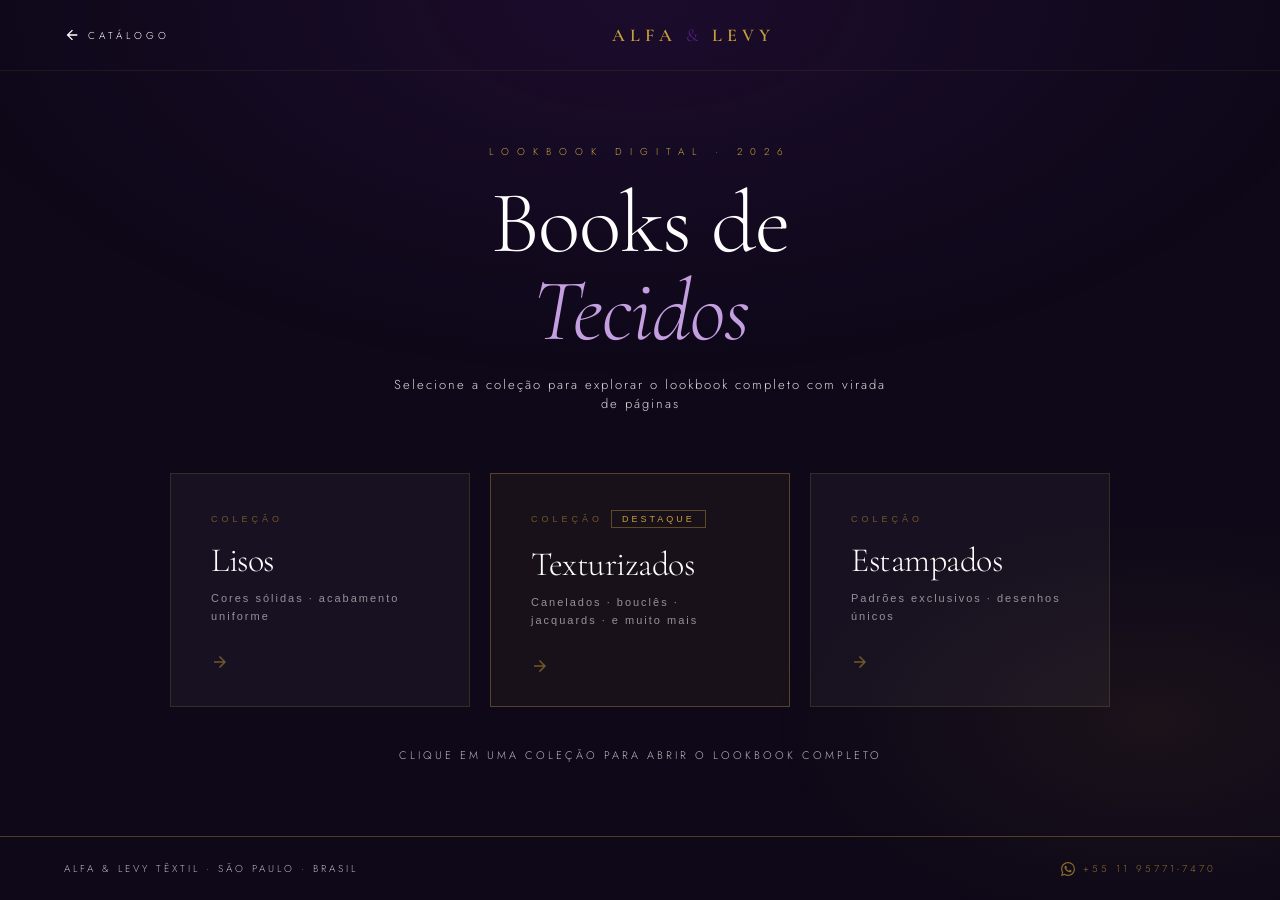
==== book.html @ f02defdf "descrição da mudança" ====
<!DOCTYPE html>
<html lang="pt-BR">
<head>
<meta charset="UTF-8">
<meta name="viewport" content="width=device-width, initial-scale=1.0">
<title>Lookbook — Alfa & Levy Têxtil</title>
<link rel="preconnect" href="https://fonts.googleapis.com">
<link href="https://fonts.googleapis.com/css2?family=Cormorant+Garamond:ital,wght@0,300;0,400;0,600;1,300;1,400&family=Jost:wght@200;300;400;500&display=swap" rel="stylesheet">
<link rel="stylesheet" href="css/book-style.css">
</head>
<body>

<!-- SVG ICONS -->
<svg style="display:none" xmlns="http://www.w3.org/2000/svg">
  <symbol id="ico-whatsapp" viewBox="0 0 24 24"><path d="M17.472 14.382c-.297-.149-1.758-.867-2.03-.967-.273-.099-.471-.148-.67.15-.197.297-.767.966-.94 1.164-.173.199-.347.223-.644.075-.297-.15-1.255-.463-2.39-1.475-.883-.788-1.48-1.761-1.653-2.059-.173-.297-.018-.458.13-.606.134-.133.298-.347.446-.52.149-.174.198-.298.298-.497.099-.198.05-.371-.025-.52-.075-.149-.669-1.612-.916-2.207-.242-.579-.487-.5-.669-.51-.173-.008-.371-.01-.57-.01-.198 0-.52.074-.792.372-.272.297-1.04 1.016-1.04 2.479 0 1.462 1.065 2.875 1.213 3.074.149.198 2.096 3.2 5.077 4.487.709.306 1.262.489 1.694.625.712.227 1.36.195 1.871.118.571-.085 1.758-.719 2.006-1.413.248-.694.248-1.289.173-1.413-.074-.124-.272-.198-.57-.347m-5.421 7.403h-.004a9.87 9.87 0 01-5.031-1.378l-.361-.214-3.741.982.998-3.648-.235-.374a9.86 9.86 0 01-1.51-5.26c.001-5.45 4.436-9.884 9.888-9.884 2.64 0 5.122 1.03 6.988 2.898a9.825 9.825 0 012.893 6.994c-.003 5.45-4.437 9.884-9.885 9.884m8.413-18.297A11.815 11.815 0 0012.05 0C5.495 0 .16 5.335.157 11.892c0 2.096.547 4.142 1.588 5.945L.057 24l6.305-1.654a11.882 11.882 0 005.683 1.448h.005c6.554 0 11.89-5.335 11.893-11.893a11.821 11.821 0 00-3.48-8.413z"/></symbol>
  <symbol id="ico-arrow" viewBox="0 0 24 24"><path d="M12 4l-1.41 1.41L16.17 11H4v2h12.17l-5.58 5.59L12 20l8-8-8-8z"/></symbol>
  <symbol id="ico-book" viewBox="0 0 24 24"><path d="M21 5c-1.11-.35-2.33-.5-3.5-.5-1.95 0-4.05.4-5.5 1.5-1.45-1.1-3.55-1.5-5.5-1.5S2.45 4.9 1 6v14.65c0 .25.25.5.5.5.1 0 .15-.05.25-.05C3.1 20.45 5.05 20 6.5 20c1.95 0 4.05.4 5.5 1.5 1.35-.85 3.8-1.5 5.5-1.5 1.65 0 3.35.3 4.75 1.05.1.05.15.05.25.05.25 0 .5-.25.5-.5V6c-.6-.45-1.25-.75-2-1zm0 13.5c-1.1-.35-2.3-.5-3.5-.5-1.7 0-4.15.65-5.5 1.5V8c1.35-.85 3.8-1.5 5.5-1.5 1.2 0 2.4.15 3.5.5v11.5z"/></symbol>
</svg>


<!-- ══════════════════════════════════════════════════════════
     LANDING — ESCOLHA DE CATEGORIA
══════════════════════════════════════════════════════════ -->
<section id="landing" class="bl-landing">

  <header class="bl-header">
    <a href="index.html" class="bl-header-back">
      <svg style="width:16px;height:16px;fill:currentColor;transform:scaleX(-1)"><use href="#ico-arrow"/></svg>
      Catálogo
    </a>
    <div class="bl-header-logo">Alfa <span>&</span> Levy</div>
    <div></div>
  </header>

  <div class="bl-content">
    <p class="bl-eyebrow">Lookbook Digital · 2026</p>
    <h1 class="bl-title">Books de <em>Tecidos</em></h1>
    <p class="bl-desc">Selecione a coleção para explorar o lookbook completo com virada de páginas</p>

    <div class="bl-cards">

      <button class="bl-card" onclick="openBook('LISOS')">
        <div class="bl-card-top">
          <span class="bl-card-badge">Coleção</span>
        </div>
        <div class="bl-card-name">Lisos</div>
        <div class="bl-card-sub">Cores sólidas · acabamento uniforme</div>
        <div class="bl-card-arrow">
          <svg style="width:18px;height:18px;fill:currentColor"><use href="#ico-arrow"/></svg>
        </div>
      </button>

      <button class="bl-card bl-card--featured" onclick="openBook('TEXTURIZADOS')">
        <div class="bl-card-top">
          <span class="bl-card-badge">Coleção</span>
          <span class="bl-card-badge-main">Destaque</span>
        </div>
        <div class="bl-card-name">Texturizados</div>
        <div class="bl-card-sub">Canelados · bouclês · jacquards · e muito mais</div>
        <div class="bl-card-arrow">
          <svg style="width:18px;height:18px;fill:currentColor"><use href="#ico-arrow"/></svg>
        </div>
      </button>

      <button class="bl-card" onclick="openBook('ESTAMPADOS')">
        <div class="bl-card-top">
          <span class="bl-card-badge">Coleção</span>
        </div>
        <div class="bl-card-name">Estampados</div>
        <div class="bl-card-sub">Padrões exclusivos · desenhos únicos</div>
        <div class="bl-card-arrow">
          <svg style="width:18px;height:18px;fill:currentColor"><use href="#ico-arrow"/></svg>
        </div>
      </button>

    </div>

    <p class="bl-hint">Clique em uma coleção para abrir o lookbook completo</p>
  </div>

  <footer class="bl-footer">
    <span>Alfa & Levy Têxtil · São Paulo · Brasil</span>
    <a href="https://wa.me/5511957717470" target="_blank">
      <svg style="width:14px;height:14px;fill:currentColor"><use href="#ico-whatsapp"/></svg>
      +55 11 95771-7470
    </a>
  </footer>

</section>


<!-- ══════════════════════════════════════════════════════════
     READER — LIVRO COM VIRADA DE PÁGINAS
══════════════════════════════════════════════════════════ -->
<section id="reader" class="br-reader">

  <!-- Header do reader -->
  <header class="br-header">
    <button onclick="closeBook()" class="br-back">
      <svg style="width:14px;height:14px;fill:currentColor;transform:scaleX(-1)"><use href="#ico-arrow"/></svg>
      <span class="br-back-label">Coleções</span>
    </button>
    <div class="br-header-center">
      <span class="br-header-cat" id="brHeaderCat">—</span>
      <span class="br-header-fabric" id="brHeaderFabric"></span>
    </div>
    <div class="br-header-right">
      <span class="br-counter" id="brCounter"></span>
      <a id="brWpp" href="https://wa.me/5511957717470" target="_blank" class="br-wpp-btn">
        <svg style="width:14px;height:14px;fill:currentColor"><use href="#ico-whatsapp"/></svg>
        <span>Pedir Amostra</span>
      </a>
    </div>
  </header>

  <!-- Stage: área do livro -->
  <div class="br-stage">

    <button class="br-nav br-nav-prev" id="btnPrev" onclick="prevPage()" title="Página anterior">&#8249;</button>

    <!-- Wrapper de perspectiva -->
    <div class="br-perspective" id="brPerspective">
      <div class="br-book" id="brBook">

        <!-- Página esquerda -->
        <div class="br-page br-page-left" id="pageLeft"></div>

        <!-- Página direita -->
        <div class="br-page br-page-right" id="pageRight"></div>

        <!-- Flipper (animação de virada) -->
        <div class="br-flipper" id="brFlipper">
          <div class="br-flipper-face br-flipper-front" id="flipFront"></div>
          <div class="br-flipper-face br-flipper-back" id="flipBack"></div>
        </div>

        <!-- Sombra da lombada -->
        <div class="br-spine"></div>

      </div>
    </div>

    <button class="br-nav br-nav-next" id="btnNext" onclick="nextPage()" title="Próxima página">&#8250;</button>

  </div>

  <!-- Footer: progresso e nome do tecido -->
  <div class="br-footer">
    <span class="br-footer-fabric" id="brFooterFabric"></span>
    <div class="br-progress">
      <div class="br-progress-bar">
        <div class="br-progress-fill" id="brProgressFill"></div>
      </div>
      <span class="br-progress-label" id="brProgressLabel"></span>
    </div>
  </div>

</section>


<script>
// ══════════════════════════════════════════════════════════
//  BOOK DATA — todos os tecidos
//  bookPages = número de fotos em images/book/KEY/photo-01.jpg ...
// ══════════════════════════════════════════════════════════
const BOOK_DATA = {
  // ── TEXTURIZADOS ────────────────────────────────────────
  ANARRUGA_BRILHANTE:     { name:'Anarruga Brilhante',     category:'TEXTURIZADOS', tag:'Moda Praia · Lingerie',           bookPages:0 },
  ANARRUGA_PRAIA:         { name:'Anarruga Praia',         category:'TEXTURIZADOS', tag:'Moda Praia',                      bookPages:0 },
  AREZZO:                 { name:'Arezzo',                 category:'TEXTURIZADOS', tag:'Moda Praia · Moda Casual',        bookPages:0 },
  BOUCLE:                 { name:'Bouclê',                 category:'TEXTURIZADOS', tag:'Moda · Moda Praia',               bookPages:0 },
  BOUCLE_PETALAS:         { name:'Bouclê Pétalas',         category:'TEXTURIZADOS', tag:'Moda · Moda Praia',               bookPages:0 },
  CANELADO_BLACKOUT:      { name:'Canelado Blackout',      category:'TEXTURIZADOS', tag:'Moda Praia · Moda',               bookPages:0 },
  CANELADO_DE_COMPRESSAO: { name:'Canelado Compressão',    category:'TEXTURIZADOS', tag:'Fitness',                        bookPages:0 },
  CANELADO_EDEN:          { name:'Canelado Eden',          category:'TEXTURIZADOS', tag:'Moda Praia · Fitness',            bookPages:0 },
  CANELADO_FUJI:          { name:'Canelado Fuji',          category:'TEXTURIZADOS', tag:'Moda · Fitness',                  bookPages:0 },
  CANELADO_LENATEX:       { name:'Canelado Lenatex',       category:'TEXTURIZADOS', tag:'Lingerie · Moda',                 bookPages:0 },
  CANELADO_PILLE:         { name:'Canelado Pille',         category:'TEXTURIZADOS', tag:'Moda Praia · Moda',               bookPages:0 },
  CANELADO_POLIESTER:     { name:'Canelado Poliéster',     category:'TEXTURIZADOS', tag:'Fitness · Lingerie',              bookPages:0 },
  CANELADO_POWER:         { name:'Canelado Power',         category:'TEXTURIZADOS', tag:'Fitness · Lingerie',              bookPages:0 },
  CANELADO_TREND_MOVE:    { name:'Canelado Trend Move',    category:'TEXTURIZADOS', tag:'Fitness · Lingerie',              bookPages:0 },
  CANELADO_WONDER:        { name:'Canelado Wonder',        category:'TEXTURIZADOS', tag:'Fitness · Lingerie',              bookPages:2 },
  CARMEL:                 { name:'Carmel',                 category:'TEXTURIZADOS', tag:'Fitness · Moda Praia · Casual',   bookPages:0 },
  CREPINHO:               { name:'Crepinho',               category:'TEXTURIZADOS', tag:'Moda · Moda Praia',               bookPages:0 },
  CREPONADO:              { name:'Creponado',              category:'TEXTURIZADOS', tag:'Moda Praia',                      bookPages:0 },
  CROCHE_SANTORINI:       { name:'Crochê Santorini',       category:'TEXTURIZADOS', tag:'Moda Praia · Moda',               bookPages:0 },
  CROCHETE:               { name:'Crochete',               category:'TEXTURIZADOS', tag:'Moda Praia · Fitness',            bookPages:0 },
  CRUNCH_LISTRADO:        { name:'Crunch Listrado',        category:'TEXTURIZADOS', tag:'Moda Praia · Moda',               bookPages:0 },
  DIAMOND:                { name:'Diamond',                category:'TEXTURIZADOS', tag:'Fitness · Lingerie',              bookPages:0 },
  JACQUARD_BROCADO:       { name:'Jacquard Brocado',       category:'TEXTURIZADOS', tag:'Moda Praia · Fitness',            bookPages:0 },
  JACQUARD_CONCHAS:       { name:'Jacquard Conchas',       category:'TEXTURIZADOS', tag:'Moda Praia · Moda',               bookPages:0 },
  JACQUARD_CONCHINHAS:    { name:'Jacquard Conchinhas',    category:'TEXTURIZADOS', tag:'Moda Praia · Moda',               bookPages:0 },
  JACQUARD_DEGRADE:       { name:'Jacquard Degradê',       category:'TEXTURIZADOS', tag:'Moda Praia · Moda',               bookPages:0 },
  JACQUARD_GITA:          { name:'Jacquard Gita',          category:'TEXTURIZADOS', tag:'Moda Praia · Moda',               bookPages:0 },
  JACQUARD_KASHIMIR:      { name:'Jacquard Kashimir',      category:'TEXTURIZADOS', tag:'Moda Praia · Moda',               bookPages:0 },
  JACQUARD_LEAF:          { name:'Jacquard Leaf',          category:'TEXTURIZADOS', tag:'Moda Praia · Moda',               bookPages:0 },
  JACQUARD_LINES:         { name:'Jacquard Lines',         category:'TEXTURIZADOS', tag:'Moda Praia · Moda',               bookPages:0 },
  JACQUARD_NILO:          { name:'Jacquard Nilo',          category:'TEXTURIZADOS', tag:'Moda Praia · Moda Casual',        bookPages:0 },
  JACQUARD_WINNER:        { name:'Jacquard Winner',        category:'TEXTURIZADOS', tag:'Moda Praia · Moda',               bookPages:0 },
  LIS:                    { name:'LIS',                    category:'TEXTURIZADOS', tag:'Moda Praia · Fitness · Lingerie', bookPages:0 },
  LUREX_3_DOURADO:        { name:'Lurex 3 Dourado',        category:'TEXTURIZADOS', tag:'Moda Praia · Moda',               bookPages:0 },
  LUREX_3_PRATA:          { name:'Lurex 3 Prata',          category:'TEXTURIZADOS', tag:'Moda Praia · Moda',               bookPages:0 },
  LUREX_4_E_OUTROS:       { name:'Lurex 4 e Outros',       category:'TEXTURIZADOS', tag:'Moda Praia · Moda',               bookPages:0 },
  LUX_DUBAI:              { name:'Lux Dubai',              category:'TEXTURIZADOS', tag:'Moda Praia · Moda',               bookPages:0 },
  LYCRA_JEANS:            { name:'Lycra Jeans',            category:'TEXTURIZADOS', tag:'Moda Praia · Moda',               bookPages:0 },
  MACRAME:                { name:'Macramê',                category:'TEXTURIZADOS', tag:'Moda Praia · Moda',               bookPages:0 },
  MALIBU:                 { name:'Malibu',                 category:'TEXTURIZADOS', tag:'Fitness · Moda Casual · Praia',   bookPages:0 },
  MALTE:                  { name:'Malte',                  category:'TEXTURIZADOS', tag:'Moda Praia · Moda Casual',        bookPages:0 },
  MARRAKESH:              { name:'Marrakesh',              category:'TEXTURIZADOS', tag:'Fitness · Lingerie · Praia',      bookPages:0 },
  MARSELHA:               { name:'Marselha',               category:'TEXTURIZADOS', tag:'Fitness · Moda Praia',            bookPages:0 },
  MONTANA:                { name:'Montana',                category:'TEXTURIZADOS', tag:'Fitness · Moda Casual',           bookPages:2 },
  POINTS:                 { name:'Points',                 category:'TEXTURIZADOS', tag:'Moda Praia · Moda',               bookPages:0 },
  POSITANO:               { name:'Positano',               category:'TEXTURIZADOS', tag:'Moda Praia · Moda',               bookPages:0 },
  ROCKS:                  { name:'Rocks',                  category:'TEXTURIZADOS', tag:'Moda Praia · Moda',               bookPages:0 },
  SAINT_MARTIN:           { name:'Saint Martin',           category:'TEXTURIZADOS', tag:'Moda Praia · Moda',               bookPages:0 },
  SEREIA:                 { name:'Sereia',                 category:'TEXTURIZADOS', tag:'Moda Praia · Moda',               bookPages:0 },
  SUKUZA:                 { name:'Sukuza',                 category:'TEXTURIZADOS', tag:'Moda Praia · Moda',               bookPages:0 },
  TEXAS:                  { name:'Texas',                  category:'TEXTURIZADOS', tag:'Moda Praia · Moda',               bookPages:0 },
  VERONA:                 { name:'Verona',                 category:'TEXTURIZADOS', tag:'Moda Praia · Moda',               bookPages:0 },
  // ── ESTAMPADOS ──────────────────────────────────────────
  SARDINHA:               { name:'Sardinha',               category:'ESTAMPADOS',   tag:'Moda Praia · Moda',               bookPages:0 },
  SARDINHAS:              { name:'Sardinhas',              category:'ESTAMPADOS',   tag:'Moda Praia · Moda',               bookPages:0 },
};

// ══════════════════════════════════════════════════════════
//  ESTADO DO READER
// ══════════════════════════════════════════════════════════
let pages        = [];
let currentSpread = 0;
let totalSpreads  = 0;
let isAnimating   = false;
let activeCategory = null;
let isMobileView  = false;
// Em mobile mostramos uma página por vez
let mobilePages  = [];
let mobilePage   = 0;

// ── UTILITÁRIOS ────────────────────────────────────────────
function pad(n) { return String(n).padStart(2, '0'); }

function checkMobile() {
  isMobileView = window.innerWidth < 700;
}

// ── GERAÇÃO DE PÁGINAS ─────────────────────────────────────
// Cada fabric gera:
//   páginas[even] = intro (esquerda)
//   páginas[even+1] = foto capa do catálogo (direita)
//   páginas[even+2..] = fotos do book (pares)
function generatePages(category) {
  const result = [];

  // Spread 0: [branco | capa do livro]
  result.push({ type: 'blank' });
  result.push({ type: 'book-cover', category });

  const entries = Object.entries(BOOK_DATA).filter(([, f]) => f.category === category);

  entries.forEach(([key, fabric], idx) => {
    // Garante que cada tecido começa numa página esquerda (índice par)
    if (result.length % 2 !== 0) result.push({ type: 'blank' });

    // Página intro (esquerda) + capa do catálogo (direita)
    result.push({ type: 'fabric-intro', key, fabric, fabricIndex: idx });
    result.push({
      type: 'fabric-cover',
      key, fabric,
      src: `images/${category}/${key}/page-01.jpg`
    });

    // Fotos do lookbook
    for (let i = 1; i <= (fabric.bookPages || 0); i++) {
      result.push({
        type: 'fabric-photo',
        key, fabric,
        src: `images/book/${category}/${key}/photo-${pad(i)}.jpg`,
        n: i
      });
    }

    // Pad para manter contagem par
    if (result.length % 2 !== 0) result.push({ type: 'blank' });
  });

  return result;
}

// ── RENDER DE CADA TIPO DE PÁGINA ─────────────────────────
const CAT_LABELS = { LISOS: 'Lisos', TEXTURIZADOS: 'Texturizados', ESTAMPADOS: 'Estampados' };

function renderPage(page) {
  if (!page || page.type === 'blank') return renderBlank();
  switch (page.type) {
    case 'book-cover':    return renderCover(page);
    case 'fabric-intro':  return renderIntro(page);
    case 'fabric-cover':
    case 'fabric-photo':  return renderPhoto(page);
    default:              return renderBlank();
  }
}

function renderBlank() {
  return `<div class="pg pg-blank">
    <div class="pg-blank-watermark">Alfa <em>&</em> Levy</div>
  </div>`;
}

function renderCover(page) {
  const label = CAT_LABELS[page.category] || page.category;
  const count = Object.values(BOOK_DATA).filter(f => f.category === page.category).length;
  return `<div class="pg pg-cover">
    <div class="pg-cover-inner">
      <div class="pg-cover-eyebrow">Lookbook Digital · 2026</div>
      <div class="pg-cover-line"></div>
      <div class="pg-cover-brand">Alfa <em>&</em> Levy</div>
      <div class="pg-cover-cat">${label}</div>
      <div class="pg-cover-count">${count} tecidos</div>
      <div class="pg-cover-line"></div>
      <div class="pg-cover-footer">São Paulo · Brasil</div>
    </div>
  </div>`;
}

function renderIntro(page) {
  const num = pad(page.fabricIndex + 1);
  return `<div class="pg pg-intro">
    <div class="pg-intro-num">${num}</div>
    <div class="pg-intro-body">
      <div class="pg-intro-cat">${CAT_LABELS[page.fabric.category] || page.fabric.category}</div>
      <div class="pg-intro-name">${page.fabric.name}</div>
      <div class="pg-intro-divider"></div>
      <div class="pg-intro-tag">${page.fabric.tag}</div>
    </div>
    <div class="pg-intro-wm">Alfa & Levy</div>
  </div>`;
}

function renderPhoto(page) {
  const isCover = page.type === 'fabric-cover';
  const label = isCover ? page.fabric.name : `Foto ${page.n}`;
  const hasBk = !isCover;
  return `<div class="pg pg-photo ${isCover ? 'pg-photo-cover' : ''}">
    <img src="${page.src}" alt="${page.fabric.name}" loading="${isCover ? 'eager' : 'lazy'}">
    <div class="pg-photo-overlay">
      <span class="pg-photo-label">${label}</span>
      ${hasBk ? `<span class="pg-photo-n">${page.n}</span>` : ''}
    </div>
    ${isCover ? `<div class="pg-photo-tag">${page.fabric.tag}</div>` : ''}
  </div>`;
}

// ── ABRIR / FECHAR BOOK ───────────────────────────────────
function openBook(category, jumpToFabric) {
  checkMobile();
  activeCategory = category;

  pages = generatePages(category);
  totalSpreads = pages.length / 2;

  // Encontra spread inicial
  let startSpread = 0;
  if (jumpToFabric) {
    for (let i = 0; i < pages.length; i++) {
      if (pages[i].key === jumpToFabric && pages[i].type === 'fabric-intro') {
        startSpread = Math.floor(i / 2);
        break;
      }
    }
  }

  // Em mobile: navegação página a página
  mobilePages = pages.filter(p => p && p.type !== 'blank');
  mobilePage = 0;
  if (jumpToFabric) {
    for (let i = 0; i < mobilePages.length; i++) {
      if (mobilePages[i].key === jumpToFabric) { mobilePage = i; break; }
    }
  }

  // Mostra reader
  document.getElementById('landing').style.display = 'none';
  document.getElementById('reader').style.display = 'flex';
  document.getElementById('brHeaderCat').textContent = CAT_LABELS[category] || category;

  // Atualiza link do WhatsApp com categoria
  const wppMsg = `https://wa.me/5511957717470?text=Olá!%20Vi%20o%20lookbook%20de%20${encodeURIComponent(CAT_LABELS[category] || category)}%20e%20gostaria%20de%20mais%20informações.`;
  document.getElementById('brWpp').href = wppMsg;

  currentSpread = startSpread;

  if (isMobileView) {
    renderMobile(mobilePage);
  } else {
    renderSpread(startSpread);
  }
}

function closeBook() {
  document.getElementById('reader').style.display = 'none';
  document.getElementById('landing').style.display = 'flex';
  isAnimating = false;
  document.getElementById('brFlipper').style.display = 'none';
}

// ── RENDER SPREAD (DESKTOP) ───────────────────────────────
function renderSpread(idx) {
  currentSpread = Math.max(0, Math.min(idx, totalSpreads - 1));
  document.getElementById('pageLeft').innerHTML  = renderPage(pages[currentSpread * 2]);
  document.getElementById('pageRight').innerHTML = renderPage(pages[currentSpread * 2 + 1]);
  document.getElementById('brFlipper').style.display = 'none';
  updateUI();
}

function updateUI() {
  // Fabric ativa
  const left  = pages[currentSpread * 2];
  const right = pages[currentSpread * 2 + 1];
  let fabricName = '';
  for (const p of [right, left]) {
    if (p && p.fabric) { fabricName = p.fabric.name; break; }
  }
  document.getElementById('brHeaderFabric').textContent = fabricName ? '— ' + fabricName : '';
  document.getElementById('brFooterFabric').textContent = fabricName;

  // Progresso
  const pct = totalSpreads > 1 ? (currentSpread / (totalSpreads - 1)) * 100 : 100;
  document.getElementById('brProgressFill').style.width = pct + '%';
  document.getElementById('brProgressLabel').textContent = `${currentSpread + 1} / ${totalSpreads}`;
  document.getElementById('brCounter').textContent = `${currentSpread + 1} / ${totalSpreads}`;

  // Botões
  document.getElementById('btnPrev').disabled = currentSpread <= 0;
  document.getElementById('btnNext').disabled = currentSpread >= totalSpreads - 1;

  // WhatsApp dinâmico ao tecido
  if (fabricName) {
    const wppMsg = `https://wa.me/5511957717470?text=Olá!%20Tenho%20interesse%20no%20tecido%20${encodeURIComponent(fabricName)}%20do%20lookbook.`;
    document.getElementById('brWpp').href = wppMsg;
  }
}

// ── NAVEGAÇÃO COM FLIP (DESKTOP) ──────────────────────────
function nextPage() {
  if (isMobileView) { nextMobile(); return; }
  if (isAnimating || currentSpread >= totalSpreads - 1) return;

  const next = currentSpread + 1;
  const elLeft    = document.getElementById('pageLeft');
  const elRight   = document.getElementById('pageRight');
  const elFlipper = document.getElementById('brFlipper');
  const elFront   = document.getElementById('flipFront');
  const elBack    = document.getElementById('flipBack');

  // Front: página direita atual | Back: próxima página esquerda
  elFront.innerHTML = elRight.innerHTML;
  elBack.innerHTML  = renderPage(pages[next * 2]);

  // Direita já recebe a próxima página direita (por baixo do flipper)
  elRight.innerHTML = renderPage(pages[next * 2 + 1]);

  // Posiciona o flipper na metade direita
  Object.assign(elFlipper.style, {
    left: '50%', top: '0', width: '50%', height: '100%',
    transformOrigin: '0% 50%',
    transform: 'rotateY(0deg)',
    display: 'block'
  });

  isAnimating = true;
  // Força reflow antes de iniciar transição
  void elFlipper.offsetHeight;
  elFlipper.classList.add('br-flipping');

  // Metade do caminho: atualiza página esquerda (está coberta pelo flipper)
  setTimeout(() => {
    elLeft.innerHTML = renderPage(pages[next * 2]);
  }, 360);

  // Fim da animação
  setTimeout(() => {
    elFlipper.classList.remove('br-flipping');
    elFlipper.style.display = 'none';
    currentSpread = next;
    isAnimating = false;
    updateUI();
  }, 720);
}

function prevPage() {
  if (isMobileView) { prevMobile(); return; }
  if (isAnimating || currentSpread <= 0) return;

  const prev = currentSpread - 1;
  const elLeft    = document.getElementById('pageLeft');
  const elRight   = document.getElementById('pageRight');
  const elFlipper = document.getElementById('brFlipper');
  const elFront   = document.getElementById('flipFront');
  const elBack    = document.getElementById('flipBack');

  // Front: página esquerda atual | Back: página direita anterior
  elFront.innerHTML = elLeft.innerHTML;
  elBack.innerHTML  = renderPage(pages[prev * 2 + 1]);

  // Esquerda já recebe a anterior esquerda
  elLeft.innerHTML = renderPage(pages[prev * 2]);

  // Flipper na metade esquerda, gira para a direita
  Object.assign(elFlipper.style, {
    left: '0', top: '0', width: '50%', height: '100%',
    transformOrigin: '100% 50%',
    transform: 'rotateY(0deg)',
    display: 'block'
  });

  isAnimating = true;
  void elFlipper.offsetHeight;
  elFlipper.classList.add('br-flipping-back');

  setTimeout(() => {
    elRight.innerHTML = renderPage(pages[prev * 2 + 1]);
  }, 360);

  setTimeout(() => {
    elFlipper.classList.remove('br-flipping-back');
    elFlipper.style.display = 'none';
    currentSpread = prev;
    isAnimating = false;
    updateUI();
  }, 720);
}

// ── MOBILE: uma página por vez com fade ──────────────────
function renderMobile(idx) {
  mobilePage = Math.max(0, Math.min(idx, mobilePages.length - 1));
  const page = mobilePages[mobilePage];
  const elRight = document.getElementById('pageRight');
  elRight.innerHTML = renderPage(page);
  elRight.style.width = '100%';
  document.getElementById('pageLeft').style.display = 'none';
  document.getElementById('brSpine') && (document.getElementById('brSpine').style.display = 'none');

  // UI
  let fabricName = page && page.fabric ? page.fabric.name : '';
  document.getElementById('brHeaderFabric').textContent = fabricName ? '— ' + fabricName : '';
  document.getElementById('brFooterFabric').textContent = fabricName;
  const pct = mobilePages.length > 1 ? (mobilePage / (mobilePages.length - 1)) * 100 : 100;
  document.getElementById('brProgressFill').style.width = pct + '%';
  document.getElementById('brProgressLabel').textContent = `${mobilePage + 1} / ${mobilePages.length}`;
  document.getElementById('brCounter').textContent = `${mobilePage + 1} / ${mobilePages.length}`;
  document.getElementById('btnPrev').disabled = mobilePage <= 0;
  document.getElementById('btnNext').disabled = mobilePage >= mobilePages.length - 1;
}

function nextMobile() { if (mobilePage < mobilePages.length - 1) renderMobile(mobilePage + 1); }
function prevMobile() { if (mobilePage > 0) renderMobile(mobilePage - 1); }

// ── TECLADO ───────────────────────────────────────────────
document.addEventListener('keydown', e => {
  if (document.getElementById('reader').style.display === 'none') return;
  if (e.key === 'ArrowRight' || e.key === 'ArrowDown') nextPage();
  if (e.key === 'ArrowLeft'  || e.key === 'ArrowUp')   prevPage();
  if (e.key === 'Escape') closeBook();
});

// ── SWIPE (MOBILE / TOUCH) ────────────────────────────────
let touchStartX = 0, touchStartY = 0;
document.getElementById('reader')?.addEventListener('touchstart', e => {
  touchStartX = e.touches[0].clientX;
  touchStartY = e.touches[0].clientY;
}, { passive: true });
document.getElementById('reader')?.addEventListener('touchend', e => {
  const dx = e.changedTouches[0].clientX - touchStartX;
  const dy = e.changedTouches[0].clientY - touchStartY;
  if (Math.abs(dx) > Math.abs(dy) && Math.abs(dx) > 50) {
    if (dx < 0) nextPage(); else prevPage();
  }
}, { passive: true });

// ── RESIZE ────────────────────────────────────────────────
let resizeTimer;
window.addEventListener('resize', () => {
  clearTimeout(resizeTimer);
  resizeTimer = setTimeout(() => {
    const wasMobile = isMobileView;
    checkMobile();
    if (activeCategory && wasMobile !== isMobileView) {
      // Reconstrói o layout ao mudar entre mobile e desktop
      if (isMobileView) {
        renderMobile(mobilePage);
      } else {
        document.getElementById('pageLeft').style.display = '';
        document.getElementById('pageRight').style.width = '';
        renderSpread(currentSpread);
      }
    }
  }, 200);
});

// ── URL PARAMS: abre direto em categoria/tecido ───────────
window.addEventListener('DOMContentLoaded', () => {
  const params   = new URLSearchParams(location.search);
  const cat      = params.get('category');
  const fabric   = params.get('fabric');
  if (cat) openBook(cat, fabric || null);
});
</script>
</body>
</html>
---- css/book-style.css ----
/* ══════════════════════════════════════════════════════════
   BOOK-STYLE.CSS — Lookbook Alfa & Levy Têxtil
   Landing de categorias + Leitor com virada de páginas 3D
   ══════════════════════════════════════════════════════════ */

/* ── VARIÁVEIS ────────────────────────────────────────────── */
:root {
  --deep:      #0e0818;
  --grape:     #2b1050;
  --plum:      #5c228a;
  --violet:    #8b45c8;
  --lavender:  #c49fe0;
  --gold:      #c8a03a;
  --gold-lt:   #e8c55a;
  --gold-dk:   #9a7820;
  --cream:     #faf6ef;
  --cream-dk:  #f0e8d8;
  --warm:      #ede4d0;
  --ink:       #1a1020;
  --text:      #59476e;
  --muted:     rgba(63, 45, 83, 0.45);
}

/* ── RESET ────────────────────────────────────────────────── */
*, *::before, *::after { margin: 0; padding: 0; box-sizing: border-box; }
html { scroll-behavior: smooth; }
body {
  background: var(--deep);
  font-family: 'Jost', sans-serif;
  font-weight: 300;
  overflow-x: hidden;
  -webkit-font-smoothing: antialiased;
}


/* ══════════════════════════════════════════════════════════
   LANDING — ESCOLHA DE CATEGORIA
   ══════════════════════════════════════════════════════════ */

.bl-landing {
  min-height: 100vh;
  display: flex;
  flex-direction: column;
  background: var(--deep);
  position: relative;
  overflow: hidden;
}

/* Textura sutil de fundo */
.bl-landing::before {
  content: '';
  position: fixed;
  inset: 0;
  background:
    radial-gradient(ellipse 80% 60% at 50% 0%, rgba(92,34,138,0.18) 0%, transparent 70%),
    radial-gradient(ellipse 50% 40% at 90% 80%, rgba(200,160,58,0.07) 0%, transparent 60%);
  pointer-events: none;
}

/* ── Header ── */
.bl-header {
  position: relative; z-index: 10;
  padding: 24px 5vw;
  display: flex;
  align-items: center;
  justify-content: space-between;
  border-bottom: 1px solid rgba(200,160,58,0.1);
}

.bl-header-back {
  display: inline-flex;
  align-items: center;
  gap: 8px;
  font-size: 10px;
  letter-spacing: 4px;
  text-transform: uppercase;
  color: rgb(255, 255, 255);
  text-decoration: none;
  transition: color 0.3s;
}
.bl-header-back:hover { color: var(--gold); }

.bl-header-logo {
  font-family: 'Cormorant Garamond', serif;
  font-size: 18px;
  font-weight: 600;
  letter-spacing: 5px;
  text-transform: uppercase;
  color: var(--gold);
}
.bl-header-logo span { color: var(--plum); font-weight: 300; }

/* ── Conteúdo central ── */
.bl-content {
  flex: 1;
  display: flex;
  flex-direction: column;
  align-items: center;
  justify-content: center;
  padding: 60px 5vw;
  position: relative;
  z-index: 10;
  text-align: center;
}

.bl-eyebrow {
  font-size: 10px;
  letter-spacing: 8px;
  text-transform: uppercase;
  color: var(--gold);
  margin-bottom: 20px;
  opacity: 0.8;
}

.bl-title {
  font-family: 'Cormorant Garamond', serif;
  font-size: clamp(44px, 7vw, 88px);
  font-weight: 300;
  line-height: 1;
  color: #fff;
  margin-bottom: 20px;
  letter-spacing: -1px;
}
.bl-title em {
  font-style: italic;
  color: var(--lavender);
  display: block;
}

.bl-desc {
  font-size: 13px;
  letter-spacing: 2px;
  color: rgba(255, 255, 255, 0.856);
  margin-bottom: 60px;
  max-width: 500px;
}

/* ── Cards de categoria ── */
.bl-cards {
  display: flex;
  gap: 20px;
  flex-wrap: wrap;
  justify-content: center;
  margin-bottom: 40px;
}

.bl-card {
  position: relative;
  background: rgba(255,255,255,0.04);
  border: 1px solid rgba(200,160,58,0.18);
  padding: 36px 40px 28px;
  cursor: pointer;
  transition: all 0.4s;
  text-align: left;
  min-width: 240px;
  flex: 1;
  max-width: 300px;
  overflow: hidden;
}
.bl-card::before {
  content: '';
  position: absolute;
  inset: 0;
  background: linear-gradient(135deg, rgba(200,160,58,0.04) 0%, transparent 60%);
  opacity: 0;
  transition: opacity 0.4s;
}
.bl-card:hover {
  border-color: rgba(200,160,58,0.5);
  background: rgba(255,255,255,0.07);
  transform: translateY(-4px);
  box-shadow: 0 20px 50px rgba(0,0,0,0.4), 0 0 30px rgba(200,160,58,0.08);
}
.bl-card:hover::before { opacity: 1; }

.bl-card--featured {
  background: rgba(200,160,58,0.06);
  border-color: rgba(200,160,58,0.35);
}
.bl-card--featured:hover {
  background: rgba(199, 160, 61, 0.1);
  border-color: var(--gold);
}

.bl-card-top {
  display: flex;
  align-items: center;
  gap: 8px;
  margin-bottom: 20px;
}

.bl-card-badge {
  font-size: 9px;
  letter-spacing: 4px;
  text-transform: uppercase;
  color: rgba(200,160,58,0.5);
}
.bl-card-badge-main {
  font-size: 9px;
  letter-spacing: 3px;
  text-transform: uppercase;
  color: var(--gold);
  padding: 3px 10px;
  border: 1px solid rgba(200,160,58,0.4);
}

.bl-card-name {
  font-family: 'Cormorant Garamond', serif;
  font-size: 34px;
  font-weight: 300;
  color: #fff;
  line-height: 1;
  margin-bottom: 12px;
  letter-spacing: -0.5px;
}

.bl-card-sub {
  font-size: 11px;
  letter-spacing: 2px;
  color: rgba(255, 255, 255, 0.541);
  line-height: 1.6;
  margin-bottom: 28px;
}

.bl-card-arrow {
  color: var(--gold);
  opacity: 0.5;
  transition: all 0.3s;
}
.bl-card:hover .bl-card-arrow {
  opacity: 1;
  transform: translateX(6px);
}

.bl-hint {
  font-size: 11px;
  letter-spacing: 3px;
  color: rgba(255, 255, 255, 0.712);
  text-transform: uppercase;
}

/* ── Footer ── */
.bl-footer {
  padding: 24px 5vw;
  display: flex;
  align-items: center;
  justify-content: space-between;
  border-top: 1px solid rgba(200, 160, 58, 0.349);
  position: relative; z-index: 10;
}
.bl-footer span {
  font-size: 10px;
  letter-spacing: 3px;
  color: rgba(255, 255, 255, 0.719);
  text-transform: uppercase;
}
.bl-footer a {
  display: inline-flex;
  align-items: center;
  gap: 8px;
  font-size: 10px;
  letter-spacing: 3px;
  color: rgba(200, 160, 58, 0.658);
  text-decoration: none;
  text-transform: uppercase;
  transition: color 0.3s;
}
.bl-footer a:hover { color: var(--gold); }


/* ══════════════════════════════════════════════════════════
   READER — LIVRO COM VIRADA DE PÁGINAS
   ══════════════════════════════════════════════════════════ */

.br-reader {
  display: none;
  flex-direction: column;
  height: 100vh;
  overflow: hidden;
  background: #120a1e;
  background-image:
    radial-gradient(ellipse 100% 50% at 50% 0%, rgba(43,16,80,0.6) 0%, transparent 60%);
}

/* ── Header do reader ── */
.br-header {
  display: flex;
  align-items: center;
  justify-content: space-between;
  padding: 0 24px;
  height: 52px;
  background: rgba(14,8,24,0.95);
  border-bottom: 1px solid rgba(200,160,58,0.12);
  flex-shrink: 0;
  gap: 16px;
}

.br-back {
  display: inline-flex;
  align-items: center;
  gap: 8px;
  background: none;
  border: none;
  cursor: pointer;
  font-family: 'Jost', sans-serif;
  font-size: 10px;
  letter-spacing: 4px;
  text-transform: uppercase;
  color: rgba(255,255,255,0.4);
  transition: color 0.3s;
  white-space: nowrap;
  padding: 0;
}
.br-back:hover { color: var(--gold); }

.br-header-center {
  flex: 1;
  display: flex;
  align-items: center;
  justify-content: center;
  gap: 0;
  min-width: 0;
}
.br-header-cat {
  font-family: 'Cormorant Garamond', serif;
  font-size: 14px;
  letter-spacing: 5px;
  text-transform: uppercase;
  color: var(--gold);
  white-space: nowrap;
}
.br-header-fabric {
  font-size: 11px;
  letter-spacing: 3px;
  color: rgba(255, 255, 255, 0.418);
  overflow: hidden;
  text-overflow: ellipsis;
  white-space: nowrap;
  max-width: 260px;
}

.br-header-right {
  display: flex;
  align-items: center;
  gap: 20px;
  flex-shrink: 0;
}

.br-counter {
  font-size: 10px;
  letter-spacing: 3px;
  color: rgba(255, 255, 255, 0.712);
  white-space: nowrap;
}

.br-wpp-btn {
  display: inline-flex;
  align-items: center;
  gap: 7px;
  padding: 7px 18px;
  background: #25D366;
  color: #fff;
  font-size: 9px;
  letter-spacing: 3px;
  text-transform: uppercase;
  text-decoration: none;
  transition: background 0.3s;
  white-space: nowrap;
  font-family: 'Jost', sans-serif;
}
.br-wpp-btn:hover { background: #1ebe5a; }

/* ── Stage: área central do livro ── */
.br-stage {
  flex: 1;
  display: flex;
  align-items: center;
  justify-content: center;
  gap: 0;
  padding: 24px 50px;
  position: relative;
  min-height: 0;
}

/* ── Wrapper de perspectiva ── */
.br-perspective {
  perspective: 2200px;
  perspective-origin: 50% 50%;
  display: flex;
  align-items: center;
  justify-content: center;
  flex: 1;
  max-width: 1100px;
  min-height: 0;
}

/* ── Book (spread aberto) ── */
.br-book {
  position: relative;
  display: flex;
  width: 100%;
  height: min(680px, calc(100vh - 180px));
  max-width: 960px;
  transform-style: preserve-3d;
  box-shadow:
    0 40px 120px rgba(0, 0, 0, 0.521),
    0 0 0 1px rgba(200, 160, 58, 0.164);
}

/* ── Páginas ── */
.br-page {
  width: 50%;
  height: 100%;
  overflow: hidden;
  position: relative;
  background: var(--cream);
  flex-shrink: 0;
}
.br-page-left  { border-right: none; }
.br-page-right { border-left: none; }

/* ── Lombada (sombra central) ── */
.br-spine {
  position: absolute;
  top: 0; bottom: 0;
  left: 50%; width: 0;
  transform: translateX(-50%);
  z-index: 5;
  pointer-events: none;
}
.br-spine::before {
  content: '';
  position: absolute;
  top: 0; bottom: 0;
  left: -12px; width: 24px;
  background: linear-gradient(to right,
    rgba(0,0,0,0.12) 0%,
    rgba(0,0,0,0.25) 40%,
    rgba(0,0,0,0.25) 60%,
    rgba(0,0,0,0.12) 100%
  );
}
.br-spine::after {
  content: '';
  position: absolute;
  top: 0; bottom: 0;
  left: -1px; width: 2px;
  background: linear-gradient(to bottom,
    rgba(200,160,58,0.15),
    rgba(200,160,58,0.3),
    rgba(200,160,58,0.15)
  );
}

/* ── Flipper (animação 3D) ── */
.br-flipper {
  position: absolute;
  top: 0;
  height: 100%;
  transform-style: preserve-3d;
  display: none;
  z-index: 30;
}

.br-flipper-face {
  position: absolute;
  inset: 0;
  backface-visibility: hidden;
  -webkit-backface-visibility: hidden;
  overflow: hidden;
  background: var(--cream);
}

.br-flipper-back {
  transform: rotateY(180deg);
}

/* Sombra dinâmica durante a virada */
.br-flipper::after {
  content: '';
  position: absolute;
  inset: 0;
  background: linear-gradient(to right, rgba(0,0,0,0.15), transparent 40%, transparent 60%, rgba(0,0,0,0.08));
  pointer-events: none;
  backface-visibility: hidden;
  -webkit-backface-visibility: hidden;
}

/* Estados de animação */
.br-flipper.br-flipping {
  transform: rotateY(-180deg) !important;
  transition: transform 0.72s cubic-bezier(0.5, 0.05, 0.3, 1.0) !important;
}
.br-flipper.br-flipping-back {
  transform: rotateY(180deg) !important;
  transition: transform 0.72s cubic-bezier(0.5, 0.05, 0.3, 1.0) !important;
}

/* ── Seta de navegação ── */
.br-nav {
  background: none;
  border: 1px solid rgba(200,160,58,0.2);
  color: rgba(255,255,255,0.5);
  font-size: 42px;
  line-height: 1;
  cursor: pointer;
  padding: 0 16px;
  height: 72px;
  transition: all 0.3s;
  flex-shrink: 0;
  font-family: Georgia, serif;
  display: flex;
  align-items: center;
  justify-content: center;
}
.br-nav:hover:not(:disabled) {
  border-color: var(--gold);
  color: var(--gold);
  background: rgba(200,160,58,0.05);
}
.br-nav:disabled {
  opacity: 0.2;
  cursor: default;
}

/* ── Footer do reader ── */
.br-footer {
  display: flex;
  align-items: center;
  justify-content: space-between;
  padding: 10px 24px;
  background: rgba(10,5,18,0.9);
  border-top: 1px solid rgba(200,160,58,0.08);
  flex-shrink: 0;
  gap: 20px;
}

.br-footer-fabric {
  font-family: 'Cormorant Garamond', serif;
  font-size: 14px;
  font-style: italic;
  color: rgba(255,255,255,0.35);
  min-width: 0;
  overflow: hidden;
  text-overflow: ellipsis;
  white-space: nowrap;
  flex: 1;
}

.br-progress {
  display: flex;
  align-items: center;
  gap: 12px;
  flex-shrink: 0;
}
.br-progress-bar {
  width: 120px;
  height: 2px;
  background: rgba(255, 255, 255, 0.199);
  position: relative;
  overflow: hidden;
}
.br-progress-fill {
  position: absolute;
  inset: 0 auto 0 0;
  background: var(--gold);
  transition: width 0.5s ease;
}
.br-progress-label {
  font-size: 10px;
  letter-spacing: 3px;
  color: rgb(255, 255, 255);
  white-space: nowrap;
}


/* ══════════════════════════════════════════════════════════
   ESTILOS DAS PÁGINAS (conteúdo interno)
   ══════════════════════════════════════════════════════════ */

/* Todas as páginas */
.pg {
  position: absolute;
  inset: 0;
  display: flex;
  flex-direction: column;
  overflow: hidden;
}

/* ── Página em branco ── */
.pg-blank {
  background: var(--cream);
  align-items: center;
  justify-content: center;
}
.pg-blank-watermark {
  font-family: 'Cormorant Garamond', serif;
  font-size: 16px;
  letter-spacing: 8px;
  text-transform: uppercase;
  color: rgba(42,30,56,0.06);
  user-select: none;
}
.pg-blank-watermark em {
  font-style: italic;
  color: rgba(92,34,138,0.08);
}

/* ── Capa do livro ── */
.pg-cover {
  background: linear-gradient(160deg, var(--grape) 0%, var(--deep) 60%, #06020ee7 100%);
  align-items: center;
  justify-content: center;
  position: relative;
  overflow: hidden;
}
.pg-cover::before {
  content: '';
  position: absolute;
  top: -30%; left: -30%;
  width: 160%; height: 160%;
  background: radial-gradient(ellipse at 30% 40%, rgba(200, 160, 58, 0.151) 0%, transparent 60%);
}
.pg-cover::after {
  content: '';
  position: absolute;
  top: 0; left: 0; right: 0; bottom: 0;
  background:
    repeating-linear-gradient(
      0deg,
      transparent,
      transparent 50px,
      rgba(255, 255, 255, 0) 50px,
      rgba(255,255,255,0.012) 51px
    );
}

.pg-cover-inner {
  position: relative;
  z-index: 2;
  display: flex;
  flex-direction: column;
  align-items: center;
  text-align: center;
  padding: 40px;
  gap: 16px;
}

.pg-cover-eyebrow {
  font-size: 9px;
  letter-spacing: 7px;
  text-transform: uppercase;
  color: rgba(200, 160, 58, 0.623);
}

.pg-cover-line {
  width: 40px;
  height: 1px;
  background: linear-gradient(to right, transparent, var(--gold), transparent);
}

.pg-cover-brand {
  font-family: 'Cormorant Garamond', serif;
  font-size: clamp(28px, 4.5vw, 52px);
  font-weight: 300;
  letter-spacing: 8px;
  text-transform: uppercase;
  color: #fff;
  line-height: 1;
}
.pg-cover-brand em {
  font-style: italic;
  color: var(--lavender);
}

.pg-cover-cat {
  font-family: 'Cormorant Garamond', serif;
  font-size: clamp(18px, 2.8vw, 30px);
  font-weight: 300;
  font-style: italic;
  color: var(--gold);
  letter-spacing: 4px;
}

.pg-cover-count {
  font-size: 10px;
  letter-spacing: 5px;
  color: rgba(200, 160, 58, 0.473);
  text-transform: uppercase;
}

.pg-cover-footer {
  font-size: 9px;
  letter-spacing: 5px;
  color: rgba(255, 255, 255, 0.37);
  text-transform: uppercase;
  margin-top: 4px;
}

/* ── Página intro do tecido ── */
.pg-intro {
  background: var(--cream);
  padding: 40px 36px;
  position: relative;
  overflow: hidden;
  justify-content: flex-end;
}

.pg-intro-num {
  position: absolute;
  top: -10px;
  right: -10px;
  font-family: 'Cormorant Garamond', serif;
  font-size: clamp(100px, 16vw, 180px);
  font-weight: 600;
  line-height: 1;
  color: rgba(200, 160, 58, 0.493);
  user-select: none;
  pointer-events: none;
  letter-spacing: -5px;
}

.pg-intro-body {
  position: relative;
  z-index: 2;
  padding-bottom: 12px;
}

.pg-intro-cat {
  font-size: 9px;
  letter-spacing: 7px;
  text-transform: uppercase;
  color: rgba(200, 160, 58, 0.705);
  margin-bottom: 16px;
}

.pg-intro-name {
  font-family: 'Cormorant Garamond', serif;
  font-size: clamp(28px, 4.5vw, 56px);
  font-weight: 300;
  color: var(--text);
  line-height: 1;
  letter-spacing: -0.5px;
  margin-bottom: 20px;
  word-break: break-word;
  hyphens: auto;
}

.pg-intro-divider {
  width: 32px;
  height: 1px;
  background: linear-gradient(to right, var(--gold), transparent);
  margin-bottom: 16px;
}

.pg-intro-tag {
  font-size: 10px;
  letter-spacing: 4px;
  text-transform: uppercase;
  color: var(--muted);
  line-height: 1.8;
}

.pg-intro-wm {
  position: absolute;
  bottom: 55px;
  right: 50px;
  font-family: 'Cormorant Garamond', serif;
  font-size: 10px;
  letter-spacing: 4px;
  text-transform: uppercase;
  color: rgba(42, 30, 56, 0.37);
  user-select: none;
}

/* ── Página de foto ── */
.pg-photo {
  background: #1a1020;
  position: absolute;
  inset: 0;
}

/* --- Ajuste da Imagem Intro (Centralizada e Responsiva) --- */
.pg-intro img {
  position: absolute;
  /* Centralização perfeita */
  top: 50%;
  left: 50%;
  transform: translate(-50%, -50%);
  
  /* Definimos o tamanho máximo que ela pode ocupar */
  width: 90%; 
  height: 75vh; /* Ocupa 60% da altura da tela, deixando bordas em cima/baixo */
  
  display: flex;
  justify-content: center;
  align-items: center;
  z-index: 1;
}

.pg-photo-overlay {
  position: absolute;
  bottom: 0; left: 0; right: 0;
  padding: 40px 20px 16px;
  background: linear-gradient(to top, rgba(14, 8, 24, 0.644), transparent);
  display: flex;
  align-items: flex-end;
  justify-content: space-between;
}

.pg-photo-label {
  font-size: 10px;
  letter-spacing: 3px;
  text-transform: uppercase;
  color: rgba(255,255,255,0.75);
}

.pg-photo-n {
  font-family: 'Cormorant Garamond', serif;
  font-size: 24px;
  font-weight: 300;
  color: rgba(255,255,255,0.25);
  line-height: 1;
}

.pg-photo-tag {
  position: absolute;
  top: 16px;
  right: 16px;
  font-size: 9px;
  letter-spacing: 3px;
  text-transform: uppercase;
  color: rgba(255,255,255,0.5);
  background: rgba(0,0,0,0.3);
  padding: 4px 10px;
  backdrop-filter: blur(4px);
}

/* Destaque na capa do tecido */
.pg-photo-cover .pg-photo-label {
  font-family: 'Cormorant Garamond', serif;
  font-size: 16px;
  font-weight: 300;
  letter-spacing: 4px;
  font-style: italic;
  color: rgba(255,255,255,0.9);
}
.pg-photo-cover::after {
  content: '';
  position: absolute;
  inset: 0;
  background: linear-gradient(to bottom, transparent 50%, rgba(14,8,24,0.5) 100%);
  pointer-events: none;
}


/* ══════════════════════════════════════════════════════════
   RESPONSIVE
   ══════════════════════════════════════════════════════════ */

@media (max-width: 900px) {
  .br-stage { padding: 16px 12px; gap: 8px; }
  .br-nav { font-size: 32px; padding: 0 10px; height: 56px; }
  .br-header-fabric { display: none; }
  .br-wpp-btn span { display: none; }
  .br-wpp-btn { padding: 7px 12px; }
}

@media (max-width: 700px) {
  /* Landing */
  .bl-cards { flex-direction: column; }
  .bl-card { max-width: 100%; min-width: unset; }
  .bl-footer { flex-direction: column; gap: 8px; text-align: center; }

  /* Reader — página única */
  .br-stage { padding: 12px 8px; }
  .br-book { width: 100%; max-width: 440px; }
  .br-page-left  { display: none !important; }
  .br-page-right { width: 100% !important; }
  .br-spine       { display: none; }
  .br-back-label  { display: none; }
  .br-counter     { display: none; }

  /* Páginas em mobile ficam mais compactas */
  .pg-intro-num { font-size: 120px; }
  .pg-cover-brand { font-size: 28px; }
}

@media (max-width: 480px) {
  .bl-title { font-size: 42px; }
  .br-book  { height: min(520px, calc(100vh - 160px)); }

}

  /* --- Ajuste para Mobile / Modo Expansivo --- */
@media (max-width: 768px) {
  .pg-intro img {
    width: 95%;   /* Um pouco mais larga no mobile */
    height: 50vh; /* Altura um pouco menor para dar espaço ao texto */
    top: 55%;     /* Empurra um pouco mais para baixo para não bater no título */
  }

}

/* ── Scroll reveal na landing ── */
@keyframes fadeUp {
  from { opacity: 0; transform: translateY(24px); }
  to   { opacity: 1; transform: translateY(0); }
}
.bl-content > * {
  animation: fadeUp 0.7s ease both;
}
.bl-eyebrow   { animation-delay: 0.05s; }
.bl-title     { animation-delay: 0.15s; }
.bl-desc      { animation-delay: 0.25s; }
.bl-cards     { animation-delay: 0.35s; }
.bl-hint      { animation-delay: 0.45s; }
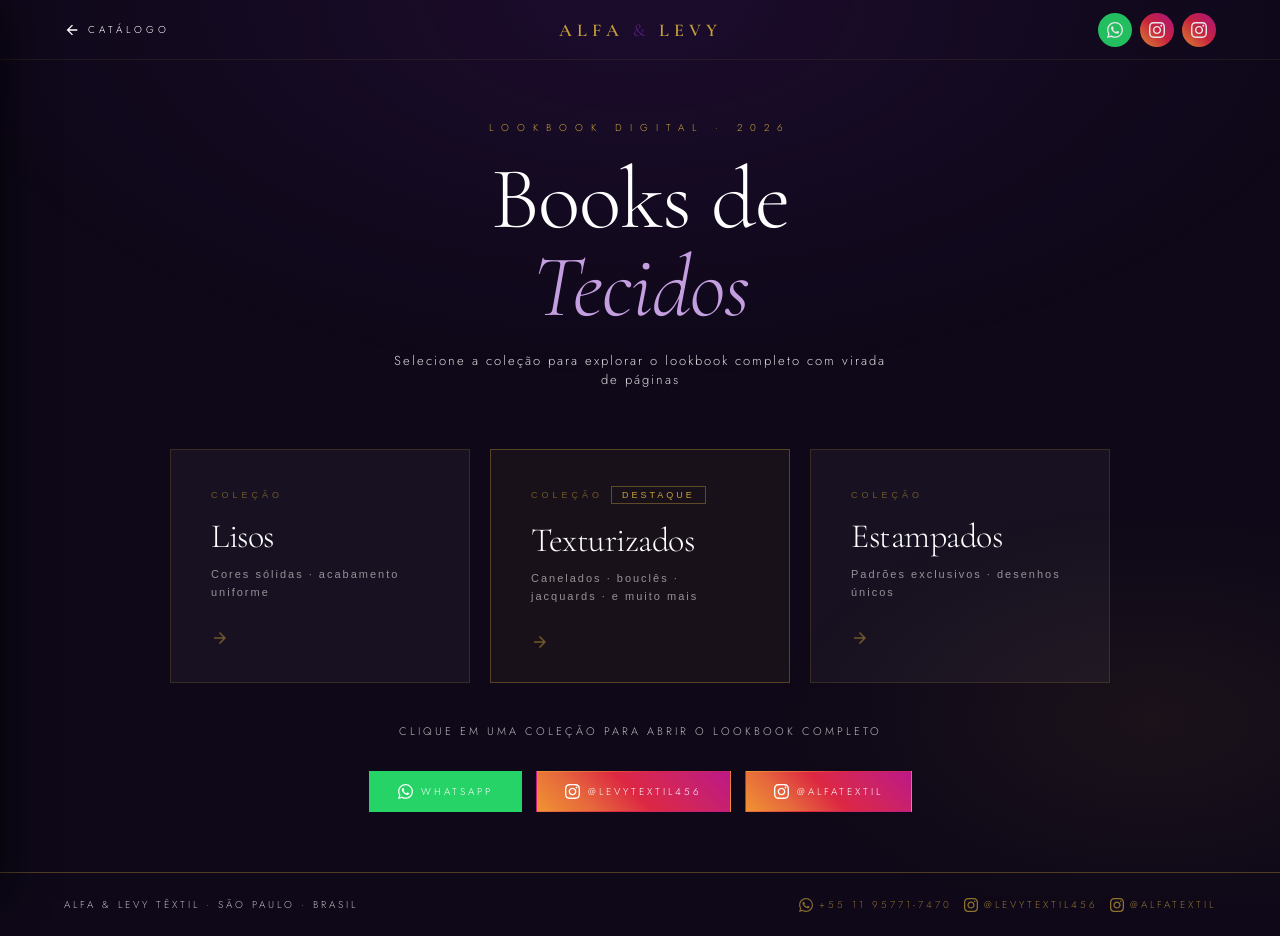
==== commit 3316354f: "descrição da mudanç" ====
--- a/book.html
+++ b/book.html
@@ -7,6 +7,56 @@
 <link rel="preconnect" href="https://fonts.googleapis.com">
 <link href="https://fonts.googleapis.com/css2?family=Cormorant+Garamond:ital,wght@0,300;0,400;0,600;1,300;1,400&family=Jost:wght@200;300;400;500&display=swap" rel="stylesheet">
 <link rel="stylesheet" href="css/book-style.css">
+<style>
+.bl-social-btns{display:flex;gap:14px;justify-content:center;align-items:center;margin-top:32px;flex-wrap:wrap;}
+.bl-social-btn{display:inline-flex;align-items:center;gap:8px;padding:12px 28px;font-family:'Jost',sans-serif;font-size:10px;letter-spacing:3px;text-transform:uppercase;text-decoration:none;border:1px solid;transition:all .3s;white-space:nowrap;}
+.bl-social-btn--wpp{background:#25D366;border-color:#25D366;color:#fff;}
+.bl-social-btn--wpp:hover{background:#1ebe5a;}
+.bl-social-btn--ig{background:linear-gradient(45deg,#f09433,#e6683c,#dc2743,#cc2366,#bc1888);border-color:transparent;color:#fff;}
+.bl-social-btn--ig:hover{opacity:.88;}
+.pg-blank--opening{position:absolute!important;inset:0!important;display:flex!important;background:linear-gradient(160deg,#2b1050 0%,#0e0818 60%,#06020e 100%)!important;align-items:center!important;justify-content:center!important;flex-direction:column!important;padding:40px 24px 24px;}
+.pg-blank--opening .pg-blank-watermark{color:rgba(200,160,58,.22) !important;letter-spacing:10px;margin-bottom:8px;font-size:clamp(24px,5vw,40px);}
+.pg-blank--opening .pg-blank-watermark em{color:rgba(139,69,200,.25) !important;}
+.pg-blank-tagline{font-family:'Jost',sans-serif;font-size:9px;letter-spacing:6px;text-transform:uppercase;color:rgba(200,160,58,.3);}
+.pg-blank-center{flex:1;display:flex;align-items:center;justify-content:center;flex-direction:column;width:100%;}
+.pg-blank-social{display:flex;flex-direction:row;align-items:center;justify-content:center;gap:10px;width:100%;padding:0;flex-wrap:wrap;}
+.pg-blank-social-title{display:none;}
+.pg-blank-btn{display:inline-flex;align-items:center;justify-content:center;gap:9px;padding:10px 20px;font-family:'Jost',sans-serif;font-size:10px;letter-spacing:3px;text-transform:uppercase;text-decoration:none;border:1px solid;transition:all .3s;}
+.pg-blank-btn--wpp{background:#25D366;border-color:#25D366;color:#fff;}
+.pg-blank-btn--ig{background:linear-gradient(45deg,#f09433,#e6683c,#dc2743,#cc2366,#bc1888);border-color:transparent;color:#fff;}
+.pg-cover-social{display:none;flex-direction:column;align-items:center;gap:10px;padding:16px 20px;position:absolute;bottom:0;left:0;right:0;background:linear-gradient(to top,rgba(0,0,0,.75),transparent);}
+.pg-cover-social-row{display:flex;gap:10px;justify-content:center;flex-wrap:wrap;}
+.pg-cover-btn{display:inline-flex;align-items:center;gap:7px;padding:9px 18px;font-family:'Jost',sans-serif;font-size:9px;letter-spacing:3px;text-transform:uppercase;text-decoration:none;border:1px solid transparent;transition:all .3s;}
+.pg-cover-btn--wpp{background:#25D366;color:#fff;}
+.pg-cover-btn--ig{background:linear-gradient(45deg,#f09433,#dc2743,#bc1888);color:#fff;}
+@media(max-width:700px){.pg-cover-social{display:flex;}}
+.pg-intro-wash{margin-top:22px;text-align:center;}
+.pg-intro-wash-title{font-size:8px;letter-spacing:5px;text-transform:uppercase;color:rgba(200,160,58,.65);margin-bottom:12px;}
+.pg-intro-wash-icons{display:flex;gap:10px;flex-wrap:wrap;justify-content:center;}
+.pg-intro-wash-item{display:flex;flex-direction:column;align-items:center;gap:4px;min-width:42px;}
+/* Ícones de lavagem maiores */
+.pg-intro-wash-icon{width:62px;height:62px;border:1.5px solid rgba(63,45,83,.3);border-radius:3px;display:flex;align-items:center;justify-content:center;font-size:16px;color:rgba(63,45,83,.7);}
+.pg-intro-wash-icon img{width:46px;height:46px;object-fit:contain;}
+.pg-intro-wash-item span{font-size:7px;letter-spacing:.5px;color:rgba(63,45,83,.55);text-align:center;line-height:1.3;max-width:64px;}
+/* Cover page: full purple, content truly centered */
+.pg-cover{position:absolute!important;inset:0!important;display:flex!important;flex-direction:column!important;background:linear-gradient(160deg,#2b1050 0%,#0e0818 60%,#06020e 100%)!important;align-items:center!important;justify-content:center!important;}
+.pg-cover-inner{width:100%;display:flex;flex-direction:column;align-items:center;justify-content:center;text-align:center;padding:40px;gap:16px;position:relative;z-index:2;}
+/* Reader footer social buttons */
+.br-footer-social{display:flex;align-items:center;gap:8px;flex-shrink:0;}
+.br-footer-btn{display:inline-flex;align-items:center;gap:6px;padding:6px 14px;font-family:'Jost',sans-serif;font-size:9px;letter-spacing:2px;text-transform:uppercase;text-decoration:none;border:none;transition:all .3s;white-space:nowrap;}
+.br-footer-btn--wpp{background:#25D366;color:#fff;}
+.br-footer-btn--wpp:hover{background:#1ebe5a;}
+.br-footer-btn--ig{background:linear-gradient(45deg,#f09433,#dc2743,#bc1888);color:#fff;}
+.br-footer-btn--ig:hover{opacity:.85;}
+@media(max-width:700px){.br-footer-social{display:none;}}
+.pg-intro-social{display:flex;gap:10px;justify-content:center;flex-wrap:wrap;padding:14px 20px;position:absolute;bottom:0;left:0;right:0;z-index:3;}
+.pg-social-btn{display:inline-flex;align-items:center;gap:7px;padding:8px 16px;font-family:'Jost',sans-serif;font-size:9px;letter-spacing:2px;text-transform:uppercase;text-decoration:none;border:1px solid transparent;transition:all .3s;}
+.pg-social-btn--wpp{background:#25D366;color:#fff;}
+.pg-social-btn--ig{background:linear-gradient(45deg,#f09433,#dc2743,#bc1888);color:#fff;}
+.br-ig-btn{display:inline-flex;align-items:center;gap:7px;padding:7px 14px;background:linear-gradient(45deg,#f09433,#dc2743,#bc1888);color:#fff;font-size:9px;letter-spacing:3px;text-transform:uppercase;text-decoration:none;transition:opacity .3s;white-space:nowrap;font-family:'Jost',sans-serif;}
+.br-ig-btn:hover{opacity:.85;}
+@media(max-width:900px){.br-ig-btn span{display:none;}.br-ig-btn{padding:7px 10px;}}
+</style>
 </head>
 <body>
 
@@ -15,593 +65,732 @@
   <symbol id="ico-whatsapp" viewBox="0 0 24 24"><path d="M17.472 14.382c-.297-.149-1.758-.867-2.03-.967-.273-.099-.471-.148-.67.15-.197.297-.767.966-.94 1.164-.173.199-.347.223-.644.075-.297-.15-1.255-.463-2.39-1.475-.883-.788-1.48-1.761-1.653-2.059-.173-.297-.018-.458.13-.606.134-.133.298-.347.446-.52.149-.174.198-.298.298-.497.099-.198.05-.371-.025-.52-.075-.149-.669-1.612-.916-2.207-.242-.579-.487-.5-.669-.51-.173-.008-.371-.01-.57-.01-.198 0-.52.074-.792.372-.272.297-1.04 1.016-1.04 2.479 0 1.462 1.065 2.875 1.213 3.074.149.198 2.096 3.2 5.077 4.487.709.306 1.262.489 1.694.625.712.227 1.36.195 1.871.118.571-.085 1.758-.719 2.006-1.413.248-.694.248-1.289.173-1.413-.074-.124-.272-.198-.57-.347m-5.421 7.403h-.004a9.87 9.87 0 01-5.031-1.378l-.361-.214-3.741.982.998-3.648-.235-.374a9.86 9.86 0 01-1.51-5.26c.001-5.45 4.436-9.884 9.888-9.884 2.64 0 5.122 1.03 6.988 2.898a9.825 9.825 0 012.893 6.994c-.003 5.45-4.437 9.884-9.885 9.884m8.413-18.297A11.815 11.815 0 0012.05 0C5.495 0 .16 5.335.157 11.892c0 2.096.547 4.142 1.588 5.945L.057 24l6.305-1.654a11.882 11.882 0 005.683 1.448h.005c6.554 0 11.89-5.335 11.893-11.893a11.821 11.821 0 00-3.48-8.413z"/></symbol>
   <symbol id="ico-arrow" viewBox="0 0 24 24"><path d="M12 4l-1.41 1.41L16.17 11H4v2h12.17l-5.58 5.59L12 20l8-8-8-8z"/></symbol>
   <symbol id="ico-book" viewBox="0 0 24 24"><path d="M21 5c-1.11-.35-2.33-.5-3.5-.5-1.95 0-4.05.4-5.5 1.5-1.45-1.1-3.55-1.5-5.5-1.5S2.45 4.9 1 6v14.65c0 .25.25.5.5.5.1 0 .15-.05.25-.05C3.1 20.45 5.05 20 6.5 20c1.95 0 4.05.4 5.5 1.5 1.35-.85 3.8-1.5 5.5-1.5 1.65 0 3.35.3 4.75 1.05.1.05.15.05.25.05.25 0 .5-.25.5-.5V6c-.6-.45-1.25-.75-2-1zm0 13.5c-1.1-.35-2.3-.5-3.5-.5-1.7 0-4.15.65-5.5 1.5V8c1.35-.85 3.8-1.5 5.5-1.5 1.2 0 2.4.15 3.5.5v11.5z"/></symbol>
+  <symbol id="ico-close" viewBox="0 0 24 24"><path d="M19 6.41L17.59 5 12 10.59 6.41 5 5 6.41 10.59 12 5 17.59 6.41 19 12 13.41 17.59 19 19 17.59 13.41 12z"/></symbol>
+  <symbol id="ico-instagram" viewBox="0 0 24 24"><path d="M12 2.163c3.204 0 3.584.012 4.85.07 3.252.148 4.771 1.691 4.919 4.919.058 1.265.069 1.645.069 4.849 0 3.205-.012 3.584-.069 4.849-.149 3.225-1.664 4.771-4.919 4.919-1.266.058-1.644.07-4.85.07-3.204 0-3.584-.012-4.849-.07-3.26-.149-4.771-1.699-4.919-4.92-.058-1.265-.07-1.644-.07-4.849 0-3.204.013-3.583.07-4.849.149-3.227 1.664-4.771 4.919-4.919 1.266-.057 1.645-.069 4.849-.069zm0-2.163c-3.259 0-3.667.014-4.947.072-4.358.2-6.78 2.618-6.98 6.98-.059 1.281-.073 1.689-.073 4.948 0 3.259.014 3.668.072 4.948.2 4.358 2.618 6.78 6.98 6.98 1.281.058 1.689.072 4.948.072 3.259 0 3.668-.014 4.948-.072 4.354-.2 6.782-2.618 6.979-6.98.059-1.28.073-1.689.073-4.948 0-3.259-.014-3.667-.072-4.947-.196-4.354-2.617-6.78-6.979-6.98-1.281-.059-1.69-.073-4.949-.073zm0 5.838c-3.403 0-6.162 2.759-6.162 6.162s2.759 6.163 6.162 6.163 6.162-2.759 6.162-6.163c0-3.403-2.759-6.162-6.162-6.162zm0 10.162c-2.209 0-4-1.79-4-4 0-2.209 1.791-4 4-4s4 1.791 4 4c0 2.21-1.791 4-4 4zm6.406-11.845c-.796 0-1.441.645-1.441 1.44s.645 1.44 1.441 1.44c.795 0 1.439-.645 1.439-1.44s-.644-1.44-1.439-1.44z"/></symbol>
+  <symbol id="ico-zoom" viewBox="0 0 24 24"><path d="M15.5 14h-.79l-.28-.27C15.41 12.59 16 11.11 16 9.5 16 5.91 13.09 3 9.5 3S3 5.91 3 9.5 5.91 16 9.5 16c1.61 0 3.09-.59 4.23-1.57l.27.28v.79l5 4.99L20.49 19l-4.99-5zm-6 0C7.01 14 5 11.99 5 9.5S7.01 5 9.5 5 14 7.01 14 9.5 11.99 14 9.5 14z"/><path d="M12 10h-2v2H9v-2H7V9h2V7h1v2h2v1z"/></symbol>
 </svg>
 
-
-<!-- ══════════════════════════════════════════════════════════
-     LANDING — ESCOLHA DE CATEGORIA
-══════════════════════════════════════════════════════════ -->
 <section id="landing" class="bl-landing">
-
   <header class="bl-header">
     <a href="index.html" class="bl-header-back">
       <svg style="width:16px;height:16px;fill:currentColor;transform:scaleX(-1)"><use href="#ico-arrow"/></svg>
-      Catálogo
+      <span class="bl-header-back-label">Catálogo</span>
     </a>
     <div class="bl-header-logo">Alfa <span>&</span> Levy</div>
-    <div></div>
+    <div class="bl-header-icons">
+      <a href="https://wa.me/5511957717470" target="_blank" class="bl-header-icon-btn bl-header-icon-btn--wpp" title="WhatsApp">
+        <svg style="width:16px;height:16px;fill:currentColor"><use href="#ico-whatsapp"/></svg>
+      </a>
+      <a href="https://www.instagram.com/levytextil456?igsh=MTBrZHpmNmk1cnc5Yg==" target="_blank" class="bl-header-icon-btn bl-header-icon-btn--ig" title="Instagram @levytextil456">
+        <svg style="width:16px;height:16px;fill:currentColor"><use href="#ico-instagram"/></svg>
+      </a>
+      <a href="https://www.instagram.com/alfatextil/" target="_blank" class="bl-header-icon-btn bl-header-icon-btn--ig" title="Instagram @alfatextil">
+        <svg style="width:16px;height:16px;fill:currentColor"><use href="#ico-instagram"/></svg>
+      </a>
+    </div>
   </header>
-
   <div class="bl-content">
     <p class="bl-eyebrow">Lookbook Digital · 2026</p>
     <h1 class="bl-title">Books de <em>Tecidos</em></h1>
     <p class="bl-desc">Selecione a coleção para explorar o lookbook completo com virada de páginas</p>
-
     <div class="bl-cards">
-
       <button class="bl-card" onclick="openBook('LISOS')">
-        <div class="bl-card-top">
-          <span class="bl-card-badge">Coleção</span>
-        </div>
+        <div class="bl-card-top"><span class="bl-card-badge">Coleção</span></div>
         <div class="bl-card-name">Lisos</div>
         <div class="bl-card-sub">Cores sólidas · acabamento uniforme</div>
-        <div class="bl-card-arrow">
-          <svg style="width:18px;height:18px;fill:currentColor"><use href="#ico-arrow"/></svg>
-        </div>
+        <div class="bl-card-arrow"><svg style="width:18px;height:18px;fill:currentColor"><use href="#ico-arrow"/></svg></div>
       </button>
-
       <button class="bl-card bl-card--featured" onclick="openBook('TEXTURIZADOS')">
-        <div class="bl-card-top">
-          <span class="bl-card-badge">Coleção</span>
-          <span class="bl-card-badge-main">Destaque</span>
-        </div>
+        <div class="bl-card-top"><span class="bl-card-badge">Coleção</span><span class="bl-card-badge-main">Destaque</span></div>
         <div class="bl-card-name">Texturizados</div>
         <div class="bl-card-sub">Canelados · bouclês · jacquards · e muito mais</div>
-        <div class="bl-card-arrow">
-          <svg style="width:18px;height:18px;fill:currentColor"><use href="#ico-arrow"/></svg>
-        </div>
+        <div class="bl-card-arrow"><svg style="width:18px;height:18px;fill:currentColor"><use href="#ico-arrow"/></svg></div>
       </button>
-
       <button class="bl-card" onclick="openBook('ESTAMPADOS')">
-        <div class="bl-card-top">
-          <span class="bl-card-badge">Coleção</span>
-        </div>
+        <div class="bl-card-top"><span class="bl-card-badge">Coleção</span></div>
         <div class="bl-card-name">Estampados</div>
         <div class="bl-card-sub">Padrões exclusivos · desenhos únicos</div>
-        <div class="bl-card-arrow">
-          <svg style="width:18px;height:18px;fill:currentColor"><use href="#ico-arrow"/></svg>
-        </div>
+        <div class="bl-card-arrow"><svg style="width:18px;height:18px;fill:currentColor"><use href="#ico-arrow"/></svg></div>
       </button>
-
-    </div>
-
+    </div>
     <p class="bl-hint">Clique em uma coleção para abrir o lookbook completo</p>
+    <div class="bl-social-btns">
+      <a href="https://wa.me/5511957717470" target="_blank" class="bl-social-btn bl-social-btn--wpp">
+        <svg style="width:15px;height:15px;fill:currentColor"><use href="#ico-whatsapp"/></svg>
+        WhatsApp
+      </a>
+      <a href="https://www.instagram.com/levytextil456?igsh=MTBrZHpmNmk1cnc5Yg==" target="_blank" class="bl-social-btn bl-social-btn--ig">
+        <svg style="width:15px;height:15px;fill:currentColor"><use href="#ico-instagram"/></svg>
+        @levytextil456
+      </a>
+      <a href="https://www.instagram.com/alfatextil/" target="_blank" class="bl-social-btn bl-social-btn--ig">
+        <svg style="width:15px;height:15px;fill:currentColor"><use href="#ico-instagram"/></svg>
+        @alfatextil
+      </a>
+    </div>
   </div>
-
   <footer class="bl-footer">
     <span>Alfa & Levy Têxtil · São Paulo · Brasil</span>
-    <a href="https://wa.me/5511957717470" target="_blank">
-      <svg style="width:14px;height:14px;fill:currentColor"><use href="#ico-whatsapp"/></svg>
-      +55 11 95771-7470
-    </a>
+    <div style="display:flex;gap:12px;align-items:center;flex-wrap:wrap;justify-content:center;">
+      <a href="https://wa.me/5511957717470" target="_blank" style="display:inline-flex;align-items:center;gap:6px;">
+        <svg style="width:14px;height:14px;fill:currentColor"><use href="#ico-whatsapp"/></svg>
+        +55 11 95771-7470
+      </a>
+      <a href="https://www.instagram.com/levytextil456?igsh=MTBrZHpmNmk1cnc5Yg==" target="_blank" style="display:inline-flex;align-items:center;gap:6px;color:rgba(200,160,58,.7);text-decoration:none;font-size:10px;letter-spacing:3px;text-transform:uppercase;">
+        <svg style="width:14px;height:14px;fill:currentColor"><use href="#ico-instagram"/></svg>
+        @levytextil456
+      </a>
+      <a href="https://www.instagram.com/alfatextil/" target="_blank" style="display:inline-flex;align-items:center;gap:6px;color:rgba(200,160,58,.7);text-decoration:none;font-size:10px;letter-spacing:3px;text-transform:uppercase;">
+        <svg style="width:14px;height:14px;fill:currentColor"><use href="#ico-instagram"/></svg>
+        @alfatextil
+      </a>
+    </div>
   </footer>
-
 </section>
 
 
-<!-- ══════════════════════════════════════════════════════════
-     READER — LIVRO COM VIRADA DE PÁGINAS
-══════════════════════════════════════════════════════════ -->
 <section id="reader" class="br-reader">
-
-  <!-- Header do reader -->
   <header class="br-header">
-    <button onclick="closeBook()" class="br-back">
-      <svg style="width:14px;height:14px;fill:currentColor;transform:scaleX(-1)"><use href="#ico-arrow"/></svg>
-      <span class="br-back-label">Coleções</span>
-    </button>
+    <div class="br-header-left">
+      <button onclick="closeBook()" class="br-back">
+        <svg style="width:14px;height:14px;fill:currentColor;transform:scaleX(-1)"><use href="#ico-arrow"/></svg>
+        <span class="br-back-label">Coleções</span>
+      </button>
+      <button class="br-menu-btn" id="btnFabricMenu" onclick="openFabricMenu()" title="Lista de tecidos">
+        <svg style="width:15px;height:15px;fill:none;stroke:currentColor;stroke-width:2;stroke-linecap:round" viewBox="0 0 24 24">
+          <line x1="4" y1="6" x2="20" y2="6"/><line x1="4" y1="12" x2="20" y2="12"/><line x1="4" y1="18" x2="20" y2="18"/>
+        </svg>
+        <span class="br-menu-label">Tecidos</span>
+      </button>
+    </div>
     <div class="br-header-center">
       <span class="br-header-cat" id="brHeaderCat">—</span>
-      <span class="br-header-fabric" id="brHeaderFabric"></span>
     </div>
     <div class="br-header-right">
-      <span class="br-counter" id="brCounter"></span>
-      <a id="brWpp" href="https://wa.me/5511957717470" target="_blank" class="br-wpp-btn">
-        <svg style="width:14px;height:14px;fill:currentColor"><use href="#ico-whatsapp"/></svg>
-        <span>Pedir Amostra</span>
+      <div class="br-counter-wrap">
+        <span class="br-counter" id="brCounter" onclick="togglePageInput()" title="Clique para ir a uma página"></span>
+        <div class="br-page-jump" id="brPageJump">
+          <input type="number" id="brPageInput" class="br-page-input" min="1" placeholder="Pág."
+            onkeydown="pageInputKey(event)" onblur="closePageInputDelay()">
+          <button onmousedown="commitPageInput()" class="br-page-go">→</button>
+        </div>
+      </div>
+      <a id="brWpp" href="https://wa.me/5511957717470" target="_blank" class="br-hdr-icon-btn br-hdr-icon-btn--wpp" title="Pedir Amostra">
+        <svg style="width:16px;height:16px;fill:currentColor"><use href="#ico-whatsapp"/></svg>
+      </a>
+      <a href="https://www.instagram.com/levytextil456?igsh=MTBrZHpmNmk1cnc5Yg==" target="_blank" class="br-hdr-icon-btn br-hdr-icon-btn--ig" title="@levytextil456">
+        <svg style="width:16px;height:16px;fill:currentColor"><use href="#ico-instagram"/></svg>
+      </a>
+      <a href="https://www.instagram.com/alfatextil/" target="_blank" class="br-hdr-icon-btn br-hdr-icon-btn--ig" title="@alfatextil">
+        <svg style="width:16px;height:16px;fill:currentColor"><use href="#ico-instagram"/></svg>
       </a>
     </div>
   </header>
 
-  <!-- Stage: área do livro -->
   <div class="br-stage">
-
     <button class="br-nav br-nav-prev" id="btnPrev" onclick="prevPage()" title="Página anterior">&#8249;</button>
-
-    <!-- Wrapper de perspectiva -->
     <div class="br-perspective" id="brPerspective">
       <div class="br-book" id="brBook">
-
-        <!-- Página esquerda -->
         <div class="br-page br-page-left" id="pageLeft"></div>
-
-        <!-- Página direita -->
         <div class="br-page br-page-right" id="pageRight"></div>
-
-        <!-- Flipper (animação de virada) -->
         <div class="br-flipper" id="brFlipper">
           <div class="br-flipper-face br-flipper-front" id="flipFront"></div>
           <div class="br-flipper-face br-flipper-back" id="flipBack"></div>
         </div>
-
-        <!-- Sombra da lombada -->
         <div class="br-spine"></div>
-
       </div>
     </div>
-
     <button class="br-nav br-nav-next" id="btnNext" onclick="nextPage()" title="Próxima página">&#8250;</button>
-
   </div>
 
-  <!-- Footer: progresso e nome do tecido -->
   <div class="br-footer">
     <span class="br-footer-fabric" id="brFooterFabric"></span>
     <div class="br-progress">
-      <div class="br-progress-bar">
+      <div class="br-progress-bar" id="brProgressBar" onclick="jumpFromProgress(event)" title="Clique para navegar">
         <div class="br-progress-fill" id="brProgressFill"></div>
+        <div class="br-progress-thumb" id="brProgressThumb"></div>
       </div>
-      <span class="br-progress-label" id="brProgressLabel"></span>
-    </div>
+      <span class="br-progress-label" id="brProgressLabel" onclick="togglePageInput()" title="Clique para ir a uma página"></span>
+    </div>
+
   </div>
-
 </section>
 
 
+<!-- MENU DE TECIDOS -->
+<div class="fm-overlay" id="fmOverlay" onclick="closeFabricMenu()"></div>
+<div class="fm-drawer" id="fmDrawer">
+  <div class="fm-head">
+    <div class="fm-head-title">
+      <svg style="width:14px;height:14px;fill:currentColor"><use href="#ico-book"/></svg>
+      <span id="fmCatLabel">Tecidos</span>
+    </div>
+    <button class="fm-close" onclick="closeFabricMenu()">
+      <svg style="width:18px;height:18px;fill:currentColor"><use href="#ico-close"/></svg>
+    </button>
+  </div>
+  <div class="fm-search-wrap">
+    <input type="search" id="fmSearch" class="fm-search" placeholder="Buscar tecido…" oninput="filterFabricMenu(this.value)">
+  </div>
+  <div class="fm-list" id="fmList"></div>
+</div>
+
+
+<!-- ZOOM LIGHTBOX -->
+<div class="zoom-overlay" id="zoomOverlay">
+  <button class="zoom-close" onclick="closeZoom()">
+    <svg style="width:20px;height:20px;fill:currentColor"><use href="#ico-close"/></svg>
+  </button>
+  <div class="zoom-hint" id="zoomHint">Scroll para zoom · Arraste para mover · ESC para fechar</div>
+  <div class="zoom-stage" id="zoomStage">
+    <img id="zoomImg" src="" alt="" draggable="false">
+  </div>
+  <div class="zoom-controls">
+    <button class="zoom-ctrl-btn" onclick="zoomStep(-0.3)">−</button>
+    <span class="zoom-ctrl-val" id="zoomVal">100%</span>
+    <button class="zoom-ctrl-btn" onclick="zoomStep(+0.3)">+</button>
+    <button class="zoom-ctrl-btn" onclick="resetZoom()">⊙</button>
+  </div>
+</div>
+
+
 <script>
-// ══════════════════════════════════════════════════════════
-//  BOOK DATA — todos os tecidos
-//  bookPages = número de fotos em images/book/KEY/photo-01.jpg ...
-// ══════════════════════════════════════════════════════════
 const BOOK_DATA = {
-  // ── TEXTURIZADOS ────────────────────────────────────────
-  ANARRUGA_BRILHANTE:     { name:'Anarruga Brilhante',     category:'TEXTURIZADOS', tag:'Moda Praia · Lingerie',           bookPages:0 },
-  ANARRUGA_PRAIA:         { name:'Anarruga Praia',         category:'TEXTURIZADOS', tag:'Moda Praia',                      bookPages:0 },
-  AREZZO:                 { name:'Arezzo',                 category:'TEXTURIZADOS', tag:'Moda Praia · Moda Casual',        bookPages:0 },
-  BOUCLE:                 { name:'Bouclê',                 category:'TEXTURIZADOS', tag:'Moda · Moda Praia',               bookPages:0 },
-  BOUCLE_PETALAS:         { name:'Bouclê Pétalas',         category:'TEXTURIZADOS', tag:'Moda · Moda Praia',               bookPages:0 },
-  CANELADO_BLACKOUT:      { name:'Canelado Blackout',      category:'TEXTURIZADOS', tag:'Moda Praia · Moda',               bookPages:0 },
-  CANELADO_DE_COMPRESSAO: { name:'Canelado Compressão',    category:'TEXTURIZADOS', tag:'Fitness',                        bookPages:0 },
-  CANELADO_EDEN:          { name:'Canelado Eden',          category:'TEXTURIZADOS', tag:'Moda Praia · Fitness',            bookPages:0 },
-  CANELADO_FUJI:          { name:'Canelado Fuji',          category:'TEXTURIZADOS', tag:'Moda · Fitness',                  bookPages:0 },
-  CANELADO_LENATEX:       { name:'Canelado Lenatex',       category:'TEXTURIZADOS', tag:'Lingerie · Moda',                 bookPages:0 },
-  CANELADO_PILLE:         { name:'Canelado Pille',         category:'TEXTURIZADOS', tag:'Moda Praia · Moda',               bookPages:0 },
-  CANELADO_POLIESTER:     { name:'Canelado Poliéster',     category:'TEXTURIZADOS', tag:'Fitness · Lingerie',              bookPages:0 },
-  CANELADO_POWER:         { name:'Canelado Power',         category:'TEXTURIZADOS', tag:'Fitness · Lingerie',              bookPages:0 },
-  CANELADO_TREND_MOVE:    { name:'Canelado Trend Move',    category:'TEXTURIZADOS', tag:'Fitness · Lingerie',              bookPages:0 },
+  ANARRUGA_BRILHANTE:     { name:'Anarruga Brilhante',     category:'TEXTURIZADOS', tag:'Moda Praia · Lingerie',           bookPages:2},
+  ANARRUGA_PRAIA:         { name:'Anarruga Praia',         category:'TEXTURIZADOS', tag:'Moda Praia',                      bookPages:2 },
+  AREZZO:                 { name:'Arezzo',                 category:'TEXTURIZADOS', tag:'Moda Praia · Moda Casual',        bookPages:2 },
+  BOUCLE:                 { name:'Bouclê',                 category:'TEXTURIZADOS', tag:'Moda · Moda Praia',               bookPages:2 },
+  BOUCLE_NERVUS:          { name:'Bouclê Nervus',          category:'TEXTURIZADOS', tag:'Moda · Moda Praia',               bookPages:2 },
+  BOUCLE_PETALAS:         { name:'Bouclê Pétalas',         category:'TEXTURIZADOS', tag:'Moda · Moda Praia',               bookPages:2 },
+  CANCUN:                 { name:'Cancún',                 category:'TEXTURIZADOS', tag:'Moda Praia · Moda Casual',        bookPages:2 },
+  CANELADO_BLACKOUT:      { name:'Canelado Blackout',      category:'TEXTURIZADOS', tag:'Moda Praia · Moda',               bookPages:2 },
+  CANELADO_DE_COMPRESSAO: { name:'Canelado Compressão',    category:'TEXTURIZADOS', tag:'Fitness · Moda Praia',            bookPages:2 },
+  CANELADO_DIAGONAL:      { name:'Canelado Diagonal',      category:'TEXTURIZADOS', tag:'Moda Praia · Moda',               bookPages:2 },
+  CANELADO_EDEN:          { name:'Canelado Eden',          category:'TEXTURIZADOS', tag:'Moda Praia · Fitness',            bookPages:2 },
+  CANELADO_FUJI:          { name:'Canelado Fuji',          category:'TEXTURIZADOS', tag:'Moda Praia',                      bookPages:2 },
+  CANELADO_LENATEX:       { name:'Canelado Lenatex',       category:'TEXTURIZADOS', tag:'Lingerie · Moda',                 bookPages:2 },
+  CANELADO_PILLE:         { name:'Canelado Pille',         category:'TEXTURIZADOS', tag:'Moda Praia · Moda',               bookPages:2 },
+  CANELADO_POLIESTER:     { name:'Canelado Poliéster',     category:'TEXTURIZADOS', tag:'Fitness · Lingerie',              bookPages:2 },
+  CANELADO_POWER:         { name:'Canelado Power',         category:'TEXTURIZADOS', tag:'Fitness · Lingerie',              bookPages:2 },
+  CANELADO_TREND_MOVE:    { name:'Canelado Trend Move',    category:'TEXTURIZADOS', tag:'Fitness · Lingerie',              bookPages:2 },
   CANELADO_WONDER:        { name:'Canelado Wonder',        category:'TEXTURIZADOS', tag:'Fitness · Lingerie',              bookPages:2 },
-  CARMEL:                 { name:'Carmel',                 category:'TEXTURIZADOS', tag:'Fitness · Moda Praia · Casual',   bookPages:0 },
-  CREPINHO:               { name:'Crepinho',               category:'TEXTURIZADOS', tag:'Moda · Moda Praia',               bookPages:0 },
-  CREPONADO:              { name:'Creponado',              category:'TEXTURIZADOS', tag:'Moda Praia',                      bookPages:0 },
-  CROCHE_SANTORINI:       { name:'Crochê Santorini',       category:'TEXTURIZADOS', tag:'Moda Praia · Moda',               bookPages:0 },
-  CROCHETE:               { name:'Crochete',               category:'TEXTURIZADOS', tag:'Moda Praia · Fitness',            bookPages:0 },
-  CRUNCH_LISTRADO:        { name:'Crunch Listrado',        category:'TEXTURIZADOS', tag:'Moda Praia · Moda',               bookPages:0 },
-  DIAMOND:                { name:'Diamond',                category:'TEXTURIZADOS', tag:'Fitness · Lingerie',              bookPages:0 },
-  JACQUARD_BROCADO:       { name:'Jacquard Brocado',       category:'TEXTURIZADOS', tag:'Moda Praia · Fitness',            bookPages:0 },
-  JACQUARD_CONCHAS:       { name:'Jacquard Conchas',       category:'TEXTURIZADOS', tag:'Moda Praia · Moda',               bookPages:0 },
-  JACQUARD_CONCHINHAS:    { name:'Jacquard Conchinhas',    category:'TEXTURIZADOS', tag:'Moda Praia · Moda',               bookPages:0 },
-  JACQUARD_DEGRADE:       { name:'Jacquard Degradê',       category:'TEXTURIZADOS', tag:'Moda Praia · Moda',               bookPages:0 },
-  JACQUARD_GITA:          { name:'Jacquard Gita',          category:'TEXTURIZADOS', tag:'Moda Praia · Moda',               bookPages:0 },
-  JACQUARD_KASHIMIR:      { name:'Jacquard Kashimir',      category:'TEXTURIZADOS', tag:'Moda Praia · Moda',               bookPages:0 },
-  JACQUARD_LEAF:          { name:'Jacquard Leaf',          category:'TEXTURIZADOS', tag:'Moda Praia · Moda',               bookPages:0 },
-  JACQUARD_LINES:         { name:'Jacquard Lines',         category:'TEXTURIZADOS', tag:'Moda Praia · Moda',               bookPages:0 },
-  JACQUARD_NILO:          { name:'Jacquard Nilo',          category:'TEXTURIZADOS', tag:'Moda Praia · Moda Casual',        bookPages:0 },
-  JACQUARD_WINNER:        { name:'Jacquard Winner',        category:'TEXTURIZADOS', tag:'Moda Praia · Moda',               bookPages:0 },
-  LIS:                    { name:'LIS',                    category:'TEXTURIZADOS', tag:'Moda Praia · Fitness · Lingerie', bookPages:0 },
-  LUREX_3_DOURADO:        { name:'Lurex 3 Dourado',        category:'TEXTURIZADOS', tag:'Moda Praia · Moda',               bookPages:0 },
-  LUREX_3_PRATA:          { name:'Lurex 3 Prata',          category:'TEXTURIZADOS', tag:'Moda Praia · Moda',               bookPages:0 },
-  LUREX_4_E_OUTROS:       { name:'Lurex 4 e Outros',       category:'TEXTURIZADOS', tag:'Moda Praia · Moda',               bookPages:0 },
-  LUX_DUBAI:              { name:'Lux Dubai',              category:'TEXTURIZADOS', tag:'Moda Praia · Moda',               bookPages:0 },
-  LYCRA_JEANS:            { name:'Lycra Jeans',            category:'TEXTURIZADOS', tag:'Moda Praia · Moda',               bookPages:0 },
-  MACRAME:                { name:'Macramê',                category:'TEXTURIZADOS', tag:'Moda Praia · Moda',               bookPages:0 },
-  MALIBU:                 { name:'Malibu',                 category:'TEXTURIZADOS', tag:'Fitness · Moda Casual · Praia',   bookPages:0 },
-  MALTE:                  { name:'Malte',                  category:'TEXTURIZADOS', tag:'Moda Praia · Moda Casual',        bookPages:0 },
-  MARRAKESH:              { name:'Marrakesh',              category:'TEXTURIZADOS', tag:'Fitness · Lingerie · Praia',      bookPages:0 },
-  MARSELHA:               { name:'Marselha',               category:'TEXTURIZADOS', tag:'Fitness · Moda Praia',            bookPages:0 },
+  CARMEL:                 { name:'Carmel',                 category:'TEXTURIZADOS', tag:'Fitness · Moda Praia · Casual',   bookPages:2 },
+  CREPINHO:               { name:'Crepinho',               category:'TEXTURIZADOS', tag:'Moda · Moda Praia',               bookPages:2 },
+  CREPONADO:              { name:'Creponado',              category:'TEXTURIZADOS', tag:'Moda Praia',                      bookPages:2 },
+  CROCHE_SANTORINI:       { name:'Crochê Santorini',       category:'TEXTURIZADOS', tag:'Moda Praia · Moda',               bookPages:2 },
+  CROCHETE:               { name:'Crochete',               category:'TEXTURIZADOS', tag:'Moda Praia · Fitness',            bookPages:2 },
+  CRUNCH_LISTRADO:        { name:'Crunch Listrado',        category:'TEXTURIZADOS', tag:'Moda Praia · Moda Casual',        bookPages:2 },
+  DIAMOND:                { name:'Diamond',                category:'TEXTURIZADOS', tag:'Fitness · Lingerie',              bookPages:2 },
+  DOTS:                   { name:'Dots',                   category:'TEXTURIZADOS', tag:'Moda Praia · Moda Casual',        bookPages:2 },
+  JACQUARD_BROCADO:       { name:'Jacquard Brocado',       category:'TEXTURIZADOS', tag:'Moda Praia · Fitness',            bookPages:2 },
+  JACQUARD_CONCHAS:       { name:'Jacquard Conchas',       category:'TEXTURIZADOS', tag:'Moda Praia · Moda',               bookPages:2 },
+  JACQUARD_CONCHINHAS:    { name:'Jacquard Conchinhas',    category:'TEXTURIZADOS', tag:'Moda Praia · Moda',               bookPages:2 },
+  JACQUARD_DEGRADE:       { name:'Jacquard Degradê',       category:'TEXTURIZADOS', tag:'Moda Praia · Moda',               bookPages:2 },
+  JACQUARD_GITA:          { name:'Jacquard Gita',          category:'TEXTURIZADOS', tag:'Moda Praia · Moda',               bookPages:2 },
+  JACQUARD_KASHIMIR:      { name:'Jacquard Kashimir',      category:'TEXTURIZADOS', tag:'Moda Praia · Moda',               bookPages:2 },
+  JACQUARD_LEAF:          { name:'Jacquard Leaf',          category:'TEXTURIZADOS', tag:'Moda Praia',                      bookPages:2 },
+  JACQUARD_LINES:         { name:'Jacquard Lines',         category:'TEXTURIZADOS', tag:'Moda Praia · Moda',               bookPages:2 },
+  JACQUARD_NILO:          { name:'Jacquard Nilo',          category:'TEXTURIZADOS', tag:'Moda Praia · Moda Casual',        bookPages:2 },
+  JACQUARD_ONCA:          { name:'Jacquard Onça',          category:'TEXTURIZADOS', tag:'Moda Praia · Moda',               bookPages:2 },
+  JACQUARD_PIQUET:        { name:'Jacquard Piquet',        category:'TEXTURIZADOS', tag:'Moda Praia · Moda',               bookPages:2 },
+  JACQUARD_WINNER:        { name:'Jacquard Winner',        category:'TEXTURIZADOS', tag:'Moda Praia · Moda',               bookPages:2 },
+  JACQUARD_YAHALOM:       { name:'Jacquard Yahalom',       category:'TEXTURIZADOS', tag:'Moda Praia · Moda',               bookPages:2 },
+  JACQUARD_ZIGZAG_PUZZLE: { name:'Jacquard Zigzag Puzzle', category:'TEXTURIZADOS', tag:'Moda Praia · Moda',               bookPages:2 },
+  LASTEX_GLOSS:           { name:'Lastex Gloss',           category:'TEXTURIZADOS', tag:'Moda Praia · Moda',               bookPages:2 },
+  LASTEX_LIGHT:           { name:'Lastex Light',           category:'TEXTURIZADOS', tag:'Moda Praia · Moda',               bookPages:2 },
+  LIS:                    { name:'LIS',                    category:'TEXTURIZADOS', tag:'Moda Praia · Fitness · Lingerie', bookPages:2 },
+  LUREX_3_DOURADO:        { name:'Lurex 3 Dourado',        category:'TEXTURIZADOS', tag:'Moda Praia · Moda',               bookPages:2 },
+  LUREX_3_PRATA:          { name:'Lurex 3 Prata',          category:'TEXTURIZADOS', tag:'Moda Praia · Moda',               bookPages:2 },
+  LUREX_4_E_OUTROS:       { name:'Lurex 4 e Outros',       category:'TEXTURIZADOS', tag:'Moda Praia · Moda',               bookPages:2 },
+  LUX_DUBAI:              { name:'Lux Dubai',              category:'TEXTURIZADOS', tag:'Moda Praia · Moda',               bookPages:2 },
+  LYCRA_JEANS:            { name:'Lycra Jeans',            category:'TEXTURIZADOS', tag:'Moda Praia · Moda',               bookPages:2 },
+  MACRAME:                { name:'Macramê',                category:'TEXTURIZADOS', tag:'Moda Praia · Moda',               bookPages:2 },
+  MALIBU:                 { name:'Malibu',                 category:'TEXTURIZADOS', tag:'Fitness · Moda Casual · Praia',   bookPages:2 },
+  MALTE:                  { name:'Malte',                  category:'TEXTURIZADOS', tag:'Moda Praia · Moda Casual',        bookPages:2 },
+  MARRAKESH:              { name:'Marrakesh',              category:'TEXTURIZADOS', tag:'Fitness · Lingerie · Praia',      bookPages:2 },
+  MARSELHA:               { name:'Marselha',               category:'TEXTURIZADOS', tag:'Fitness · Moda Praia',            bookPages:2 },
   MONTANA:                { name:'Montana',                category:'TEXTURIZADOS', tag:'Fitness · Moda Casual',           bookPages:2 },
-  POINTS:                 { name:'Points',                 category:'TEXTURIZADOS', tag:'Moda Praia · Moda',               bookPages:0 },
-  POSITANO:               { name:'Positano',               category:'TEXTURIZADOS', tag:'Moda Praia · Moda',               bookPages:0 },
-  ROCKS:                  { name:'Rocks',                  category:'TEXTURIZADOS', tag:'Moda Praia · Moda',               bookPages:0 },
-  SAINT_MARTIN:           { name:'Saint Martin',           category:'TEXTURIZADOS', tag:'Moda Praia · Moda',               bookPages:0 },
-  SEREIA:                 { name:'Sereia',                 category:'TEXTURIZADOS', tag:'Moda Praia · Moda',               bookPages:0 },
-  SUKUZA:                 { name:'Sukuza',                 category:'TEXTURIZADOS', tag:'Moda Praia · Moda',               bookPages:0 },
-  TEXAS:                  { name:'Texas',                  category:'TEXTURIZADOS', tag:'Moda Praia · Moda',               bookPages:0 },
-  VERONA:                 { name:'Verona',                 category:'TEXTURIZADOS', tag:'Moda Praia · Moda',               bookPages:0 },
-  // ── ESTAMPADOS ──────────────────────────────────────────
-  SARDINHA:               { name:'Sardinha',               category:'ESTAMPADOS',   tag:'Moda Praia · Moda',               bookPages:0 },
-  SARDINHAS:              { name:'Sardinhas',              category:'ESTAMPADOS',   tag:'Moda Praia · Moda',               bookPages:0 },
+  POINTS:                 { name:'Points',                 category:'TEXTURIZADOS', tag:'Moda Praia · Moda',               bookPages:2 },
+  POSITANO:               { name:'Positano',               category:'TEXTURIZADOS', tag:'Moda Praia · Moda',               bookPages:2 },
+  ROCKS:                  { name:'Rocks',                  category:'TEXTURIZADOS', tag:'Moda Praia · Moda',               bookPages:2 },
+  SAINT_MARTIN:           { name:'Saint Martin',           category:'TEXTURIZADOS', tag:'Moda Praia · Moda',               bookPages:2 },
+  SEREIA:                 { name:'Sereia',                 category:'TEXTURIZADOS', tag:'Moda Praia · Moda',               bookPages:2 },
+  SUKUZA:                 { name:'Sukuza',                 category:'TEXTURIZADOS', tag:'Moda Praia · Moda',               bookPages:2 },
+  TEXAS:                  { name:'Texas',                  category:'TEXTURIZADOS', tag:'Moda Praia · Moda',               bookPages:2 },
+  VERONA:                 { name:'Verona',                 category:'TEXTURIZADOS', tag:'Moda Praia · Moda',               bookPages:2 },
+  SARDINHA:               { name:'Sardinha',               category:'ESTAMPADOS',   tag:'Moda Praia · Moda',               bookPages:2 },
+  SARDINHAS:              { name:'Sardinhas',              category:'ESTAMPADOS',   tag:'Moda Praia · Moda',               bookPages:2 },
 };
 
-// ══════════════════════════════════════════════════════════
-//  ESTADO DO READER
-// ══════════════════════════════════════════════════════════
-let pages        = [];
-let currentSpread = 0;
-let totalSpreads  = 0;
-let isAnimating   = false;
-let activeCategory = null;
-let isMobileView  = false;
-// Em mobile mostramos uma página por vez
-let mobilePages  = [];
-let mobilePage   = 0;
-
-// ── UTILITÁRIOS ────────────────────────────────────────────
-function pad(n) { return String(n).padStart(2, '0'); }
-
-function checkMobile() {
-  isMobileView = window.innerWidth < 700;
-}
-
-// ── GERAÇÃO DE PÁGINAS ─────────────────────────────────────
-// Cada fabric gera:
-//   páginas[even] = intro (esquerda)
-//   páginas[even+1] = foto capa do catálogo (direita)
-//   páginas[even+2..] = fotos do book (pares)
-function generatePages(category) {
-  const result = [];
-
-  // Spread 0: [branco | capa do livro]
-  result.push({ type: 'blank' });
-  result.push({ type: 'book-cover', category });
-
-  const entries = Object.entries(BOOK_DATA).filter(([, f]) => f.category === category);
-
-  entries.forEach(([key, fabric], idx) => {
-    // Garante que cada tecido começa numa página esquerda (índice par)
-    if (result.length % 2 !== 0) result.push({ type: 'blank' });
-
-    // Página intro (esquerda) + capa do catálogo (direita)
-    result.push({ type: 'fabric-intro', key, fabric, fabricIndex: idx });
-    result.push({
-      type: 'fabric-cover',
-      key, fabric,
-      src: `images/${category}/${key}/page-01.jpg`
-    });
-
-    // Fotos do lookbook
-    for (let i = 1; i <= (fabric.bookPages || 0); i++) {
-      result.push({
-        type: 'fabric-photo',
-        key, fabric,
-        src: `images/book/${category}/${key}/photo-${pad(i)}.jpg`,
-        n: i
-      });
+/* ══════════════════════════════════════════════════════
+   ESPECIFICAÇÕES DE LAVAGEM — edite cada tecido abaixo
+   Ícones disponíveis em images/lavagem/:
+   lavar-30.jpg · lavar-40.jpg · nao-alvejar.jpg
+   secar-sombra.jpg · nao-secar.jpg · ferro-frio.jpg
+   ferro-medio.jpg · nao-passar.jpg · lavar-mao.jpg
+   ══════════════════════════════════════════════════════ */
+const WASH_DEFAULT = [
+  {img:'images/lavagem/LAVAGEM-MANUAL.jpg',    label:'LAVAR DE FORMA MANUAL'},
+  {img:'images/lavagem/NAO-ALVEJAR-BRANQUEAR.jpg', label:'NÃO ALVEJAR, NÃO BRANQUEAR'},
+  {img:'images/lavagem/NAO-LAVAR-SECO.jpg',label:'NÃO LAVAR A SECO'},
+  {img:'images/lavagem/NAO-SECAR-SECADORA.jpg',   label:'NÃO SECAR EM MÁQUINA SECADORA'},
+  {img:'images/lavagem/NAO-PASSAR.jpg',  label:'NÃO PASSAR'},
+  {img:'images/lavagem/SECAR-VARAL.jpg',  label:'SECAR EM VARAL, À SOMBRA'},
+];
+/* ══════════════════════════════════════════════════════════
+   COMO PERSONALIZAR POR TECIDO:
+   Para usar os ícones padrão em um tecido, deixe [...WASH_DEFAULT].
+   Para ícones DIFERENTES, substitua pelo array que você quer. Exemplo:
+
+   ANARRUGA_BRILHANTE: [
+     {img:'images/lavagem/LAVAGEM-MANUAL.jpg',    label:'LAVAR DE FORMA MANUAL'},
+     {img:'images/lavagem/ferro-medio.jpg',       label:'FERRO MÉDIO'},
+   ],
+
+   Os ícones disponíveis estão na pasta images/lavagem/:
+   LAVAGEM-MANUAL.jpg · NAO-ALVEJAR-BRANQUEAR.jpg · NAO-LAVAR-SECO.jpg
+   NAO-SECAR-SECADORA.jpg · NAO-PASSAR.jpg · SECAR-VARAL.jpg
+   ══════════════════════════════════════════════════════════ */
+const WASH_DATA = {
+  ANARRUGA_BRILHANTE:     [...WASH_DEFAULT],
+  ANARRUGA_PRAIA:         [...WASH_DEFAULT],
+  AREZZO:                 [...WASH_DEFAULT],
+  BOUCLE:                 [...WASH_DEFAULT],
+  BOUCLE_NERVUS:          [...WASH_DEFAULT],
+  BOUCLE_PETALAS:         [...WASH_DEFAULT],
+  CANCUN:                 [...WASH_DEFAULT],
+  CANELADO_BLACKOUT:      [...WASH_DEFAULT],
+  CANELADO_DE_COMPRESSAO: [...WASH_DEFAULT],
+  CANELADO_DIAGONAL:      [...WASH_DEFAULT],
+  CANELADO_EDEN:          [...WASH_DEFAULT],
+  CANELADO_FUJI:          [...WASH_DEFAULT],
+  CANELADO_LENATEX:       [...WASH_DEFAULT],
+  CANELADO_PILLE:         [...WASH_DEFAULT],
+  CANELADO_POLIESTER:     [...WASH_DEFAULT],
+  CANELADO_POWER:         [...WASH_DEFAULT],
+  CANELADO_TREND_MOVE:    [...WASH_DEFAULT],
+  CANELADO_WONDER:        [...WASH_DEFAULT],
+  CARMEL:                 [...WASH_DEFAULT],
+  CREPINHO:               [...WASH_DEFAULT],
+  CREPONADO:              [...WASH_DEFAULT],
+  CROCHE_SANTORINI:       [...WASH_DEFAULT],
+  CROCHETE:               [...WASH_DEFAULT],
+  CRUNCH_LISTRADO:        [...WASH_DEFAULT],
+  DIAMOND:                [...WASH_DEFAULT],
+  DOTS:                   [...WASH_DEFAULT],
+  JACQUARD_BROCADO:       [...WASH_DEFAULT],
+  JACQUARD_CONCHAS:       [...WASH_DEFAULT],
+  JACQUARD_CONCHINHAS:    [...WASH_DEFAULT],
+  JACQUARD_DEGRADE:       [...WASH_DEFAULT],
+  JACQUARD_GITA:          [...WASH_DEFAULT],
+  JACQUARD_KASHIMIR:      [...WASH_DEFAULT],
+  JACQUARD_LEAF:          [...WASH_DEFAULT],
+  JACQUARD_LINES:         [...WASH_DEFAULT],
+  JACQUARD_NILO:          [...WASH_DEFAULT],
+  JACQUARD_ONCA:          [...WASH_DEFAULT],
+  JACQUARD_PIQUET:        [...WASH_DEFAULT],
+  JACQUARD_WINNER:        [...WASH_DEFAULT],
+  JACQUARD_YAHALOM:       [...WASH_DEFAULT],
+  JACQUARD_ZIGZAG_PUZZLE: [...WASH_DEFAULT],
+  LASTEX_GLOSS:           [...WASH_DEFAULT],
+  LASTEX_LIGHT:           [...WASH_DEFAULT],
+  LIS:                    [...WASH_DEFAULT],
+  LUREX_3_DOURADO:        [...WASH_DEFAULT],
+  LUREX_3_PRATA:          [...WASH_DEFAULT],
+  LUREX_4_E_OUTROS:       [...WASH_DEFAULT],
+  LUX_DUBAI:              [...WASH_DEFAULT],
+  LYCRA_JEANS:            [...WASH_DEFAULT],
+  MACRAME:                [...WASH_DEFAULT],
+  MALIBU:                 [...WASH_DEFAULT],
+  MALTE:                  [...WASH_DEFAULT],
+  MARRAKESH:              [...WASH_DEFAULT],
+  MARSELHA:               [...WASH_DEFAULT],
+  MONTANA:                [...WASH_DEFAULT],
+  POINTS:                 [...WASH_DEFAULT],
+  POSITANO:               [...WASH_DEFAULT],
+  ROCKS:                  [...WASH_DEFAULT],
+  SAINT_MARTIN:           [...WASH_DEFAULT],
+  SEREIA:                 [...WASH_DEFAULT],
+  SUKUZA:                 [...WASH_DEFAULT],
+  TEXAS:                  [...WASH_DEFAULT],
+  VERONA:                 [...WASH_DEFAULT],
+  SARDINHA:               [...WASH_DEFAULT],
+  SARDINHAS:              [...WASH_DEFAULT],
+};
+
+let pages=[], currentSpread=0, totalSpreads=0, isAnimating=false, activeCategory=null;
+let isMobileView=false, mobilePages=[], mobilePage=0;
+function pad(n){return String(n).padStart(2,'0');}
+function checkMobile(){isMobileView=window.innerWidth<700;}
+
+function generatePages(category){
+  const result=[];
+  result.push({type:'blank', isOpening:true});
+  result.push({type:'book-cover',category});
+  const entries=Object.entries(BOOK_DATA).filter(([,f])=>f.category===category);
+  entries.forEach(([key,fabric],idx)=>{
+    if(result.length%2!==0)result.push({type:'blank'});
+    result.push({type:'fabric-intro',key,fabric,fabricIndex:idx});
+    result.push({type:'fabric-cover',key,fabric,src:`images/tecidos/${category}/${key}/page-01.jpg`});
+    for(let i=1;i<=(fabric.bookPages||0);i++){
+      result.push({type:'fabric-photo',key,fabric,src:`images/book/${category}/${key}/photo-${pad(i)}.jpg`,n:i});
     }
-
-    // Pad para manter contagem par
-    if (result.length % 2 !== 0) result.push({ type: 'blank' });
+    if(result.length%2!==0)result.push({type:'blank'});
   });
-
   return result;
 }
 
-// ── RENDER DE CADA TIPO DE PÁGINA ─────────────────────────
-const CAT_LABELS = { LISOS: 'Lisos', TEXTURIZADOS: 'Texturizados', ESTAMPADOS: 'Estampados' };
-
-function renderPage(page) {
-  if (!page || page.type === 'blank') return renderBlank();
-  switch (page.type) {
-    case 'book-cover':    return renderCover(page);
-    case 'fabric-intro':  return renderIntro(page);
+const CAT_LABELS={LISOS:'Lisos',TEXTURIZADOS:'Texturizados',ESTAMPADOS:'Estampados'};
+
+function renderPage(page){
+  if(!page||page.type==='blank')return renderBlank(page);
+  switch(page.type){
+    case 'book-cover':   return renderCover(page);
+    case 'fabric-intro': return renderIntro(page);
     case 'fabric-cover':
-    case 'fabric-photo':  return renderPhoto(page);
-    default:              return renderBlank();
+    case 'fabric-photo': return renderPhoto(page);
+    default: return renderBlank(page);
   }
 }
-
-function renderBlank() {
-  return `<div class="pg pg-blank">
-    <div class="pg-blank-watermark">Alfa <em>&</em> Levy</div>
+function renderBlank(page){
+  const isOpening = page && page.isOpening;
+  if(isOpening){
+    return `<div class="pg pg-blank pg-blank--opening">
+      <div class="pg-blank-center">
+        <div class="pg-blank-watermark">Alfa <em>&</em> Levy</div>
+        <div class="pg-blank-tagline">Tecidos Especiais · São Paulo</div>
+      </div>
+    </div>`;
+  }
+  return `<div class="pg pg-blank"><div class="pg-blank-watermark">Alfa <em>&</em> Levy</div></div>`;
+}
+function renderCover(page){
+  const label=CAT_LABELS[page.category]||page.category;
+  const count=Object.values(BOOK_DATA).filter(f=>f.category===page.category).length;
+  return`<div class="pg pg-cover">
+  <div class="pg-cover-inner">
+    <div class="pg-cover-eyebrow">Lookbook Digital · 2026</div>
+    <div class="pg-cover-line"></div>
+    <div class="pg-cover-brand">Alfa <em>&</em> Levy</div>
+    <div class="pg-cover-cat">${label}</div>
+    <div class="pg-cover-count">${count} tecidos</div>
+    <div class="pg-cover-line"></div>
+    <div class="pg-cover-footer">São Paulo · Brasil</div>
+  </div>
   </div>`;
 }
-
-function renderCover(page) {
-  const label = CAT_LABELS[page.category] || page.category;
-  const count = Object.values(BOOK_DATA).filter(f => f.category === page.category).length;
-  return `<div class="pg pg-cover">
-    <div class="pg-cover-inner">
-      <div class="pg-cover-eyebrow">Lookbook Digital · 2026</div>
-      <div class="pg-cover-line"></div>
-      <div class="pg-cover-brand">Alfa <em>&</em> Levy</div>
-      <div class="pg-cover-cat">${label}</div>
-      <div class="pg-cover-count">${count} tecidos</div>
-      <div class="pg-cover-line"></div>
-      <div class="pg-cover-footer">São Paulo · Brasil</div>
-    </div>
-  </div>`;
-}
-
-function renderIntro(page) {
-  const num = pad(page.fabricIndex + 1);
-  return `<div class="pg pg-intro">
+function renderIntro(page){
+  const num=pad(page.fabricIndex+1);
+  const fabricNameEnc=encodeURIComponent(page.fabric.name);
+  const washItems = (WASH_DATA[page.key] || WASH_DEFAULT);
+  const washHTML=washItems.map(w=>`<div class="pg-intro-wash-item"><div class="pg-intro-wash-icon"><img src="${w.img}" alt="${w.label}"></div><span>${w.label}</span></div>`).join('');
+  return`<div class="pg pg-intro">
     <div class="pg-intro-num">${num}</div>
     <div class="pg-intro-body">
-      <div class="pg-intro-cat">${CAT_LABELS[page.fabric.category] || page.fabric.category}</div>
+      <div class="pg-intro-cat">${CAT_LABELS[page.fabric.category]||page.fabric.category}</div>
       <div class="pg-intro-name">${page.fabric.name}</div>
       <div class="pg-intro-divider"></div>
       <div class="pg-intro-tag">${page.fabric.tag}</div>
+      <div class="pg-intro-wash">
+        <div class="pg-intro-wash-title">Especifica\u00E7\u00F5es de Lavagem</div>
+        <div class="pg-intro-wash-icons">${washHTML}</div>
+      </div>
+    </div>
+    <div class="pg-intro-icons">
+      <a href="https://wa.me/5511957717470?text=Ol%C3%A1!%20Interesse%20no%20tecido%20${fabricNameEnc}." target="_blank" class="pg-intro-icon-btn pg-intro-icon-btn--wpp" title="Pedir Amostra via WhatsApp">
+        <svg style="width:16px;height:16px;fill:currentColor"><use href="#ico-whatsapp"/></svg>
+      </a>
+      <a href="https://www.instagram.com/alfalevytextil/" target="_blank" class="pg-intro-icon-btn pg-intro-icon-btn--ig" title="@alfalevytextil">
+        <svg style="width:16px;height:16px;fill:currentColor"><use href="#ico-instagram"/></svg>
+      </a>
+      <a href="https://www.instagram.com/alfatextil/" target="_blank" class="pg-intro-icon-btn pg-intro-icon-btn--ig" title="@alfatextil">
+        <svg style="width:16px;height:16px;fill:currentColor"><use href="#ico-instagram"/></svg>
+      </a>
     </div>
     <div class="pg-intro-wm">Alfa & Levy</div>
   </div>`;
 }
-
-function renderPhoto(page) {
-  const isCover = page.type === 'fabric-cover';
-  const label = isCover ? page.fabric.name : `Foto ${page.n}`;
-  const hasBk = !isCover;
-  return `<div class="pg pg-photo ${isCover ? 'pg-photo-cover' : ''}">
-    <img src="${page.src}" alt="${page.fabric.name}" loading="${isCover ? 'eager' : 'lazy'}">
+function renderPhoto(page){
+  const isCover=page.type==='fabric-cover';
+  const label=isCover?page.fabric.name:`Foto ${page.n}`;
+  const safeSrc=page.src.replace(/\\/g,'\\\\').replace(/'/g,"\\'");
+  return`<div class="pg pg-photo ${isCover?'pg-photo-cover':''}" onclick="openZoom('${safeSrc}')">
+    <img src="${page.src}" alt="${page.fabric.name}" loading="${isCover?'eager':'lazy'}">
     <div class="pg-photo-overlay">
       <span class="pg-photo-label">${label}</span>
-      ${hasBk ? `<span class="pg-photo-n">${page.n}</span>` : ''}
-    </div>
-    ${isCover ? `<div class="pg-photo-tag">${page.fabric.tag}</div>` : ''}
+      ${!isCover?`<span class="pg-photo-n">${page.n}</span>`:''}
+    </div>
+    ${isCover?`<div class="pg-photo-tag">${page.fabric.tag}</div>`:''}
+    <div class="pg-zoom-hint"><svg style="width:14px;height:14px;fill:currentColor"><use href="#ico-zoom"/></svg></div>
   </div>`;
 }
 
-// ── ABRIR / FECHAR BOOK ───────────────────────────────────
-function openBook(category, jumpToFabric) {
-  checkMobile();
-  activeCategory = category;
-
-  pages = generatePages(category);
-  totalSpreads = pages.length / 2;
-
-  // Encontra spread inicial
-  let startSpread = 0;
-  if (jumpToFabric) {
-    for (let i = 0; i < pages.length; i++) {
-      if (pages[i].key === jumpToFabric && pages[i].type === 'fabric-intro') {
-        startSpread = Math.floor(i / 2);
-        break;
-      }
+function openBook(category,jumpToFabric){
+  checkMobile(); activeCategory=category;
+  pages=generatePages(category); totalSpreads=pages.length/2;
+  let startSpread=0;
+  if(jumpToFabric){for(let i=0;i<pages.length;i++){if(pages[i].key===jumpToFabric&&pages[i].type==='fabric-intro'){startSpread=Math.floor(i/2);break;}}}
+  mobilePages=pages.filter(p=>p&&p.type!=='blank'); mobilePage=0;
+  if(jumpToFabric){for(let i=0;i<mobilePages.length;i++){if(mobilePages[i].key===jumpToFabric){mobilePage=i;break;}}}
+  document.getElementById('landing').style.display='none';
+  document.getElementById('reader').style.display='flex';
+  document.getElementById('brHeaderCat').textContent=CAT_LABELS[category]||category;
+  document.getElementById('fmCatLabel').textContent=CAT_LABELS[category]||category;
+  document.getElementById('brWpp').href=`https://wa.me/5511957717470?text=Olá!%20Vi%20o%20lookbook%20de%20${encodeURIComponent(CAT_LABELS[category]||category)}%20e%20gostaria%20de%20mais%20informações.`;
+  currentSpread=startSpread;
+  buildFabricMenu(category);
+  if(isMobileView)renderMobile(mobilePage); else renderSpread(startSpread);
+}
+
+function closeBook(){
+  document.getElementById('reader').style.display='none';
+  document.getElementById('landing').style.display='flex';
+  isAnimating=false; document.getElementById('brFlipper').style.display='none';
+  closeFabricMenu(); closeZoom();
+}
+
+function renderSpread(idx){
+  currentSpread=Math.max(0,Math.min(idx,totalSpreads-1));
+  document.getElementById('pageLeft').innerHTML=renderPage(pages[currentSpread*2]);
+  document.getElementById('pageRight').innerHTML=renderPage(pages[currentSpread*2+1]);
+  document.getElementById('brFlipper').style.display='none';
+  updateUI();
+}
+
+function updateUI(){
+  const left=pages[currentSpread*2], right=pages[currentSpread*2+1];
+  let fabricName='';
+  for(const p of [right,left]){if(p&&p.fabric){fabricName=p.fabric.name;break;}}
+  document.getElementById('brHeaderFabric').textContent=fabricName?'— '+fabricName:'';
+  document.getElementById('brFooterFabric').textContent=fabricName;
+  const pct=totalSpreads>1?(currentSpread/(totalSpreads-1))*100:100;
+  document.getElementById('brProgressFill').style.width=pct+'%';
+  document.getElementById('brProgressThumb').style.left=pct+'%';
+  document.getElementById('brProgressLabel').textContent=`${currentSpread+1} / ${totalSpreads}`;
+  document.getElementById('brCounter').textContent=`${currentSpread+1} / ${totalSpreads}`;
+  document.getElementById('btnPrev').disabled=currentSpread<=0;
+  document.getElementById('btnNext').disabled=currentSpread>=totalSpreads-1;
+  document.querySelectorAll('.fm-item').forEach(el=>el.classList.remove('fm-item--active'));
+  if(fabricName){
+    const active=document.querySelector(`.fm-item[data-name="${fabricName.replace(/"/g,'&quot;')}"]`);
+    if(active){active.classList.add('fm-item--active');active.scrollIntoView({block:'nearest',behavior:'smooth'});}
+    document.getElementById('brWpp').href=`https://wa.me/5511957717470?text=Olá!%20Tenho%20interesse%20no%20tecido%20${encodeURIComponent(fabricName)}%20do%20lookbook.`;
+  }
+}
+
+function nextPage(){
+  if(isMobileView){nextMobile();return;}
+  if(isAnimating||currentSpread>=totalSpreads-1)return;
+  const next=currentSpread+1;
+  const eL=document.getElementById('pageLeft'),eR=document.getElementById('pageRight');
+  const eF=document.getElementById('brFlipper'),eFr=document.getElementById('flipFront'),eBk=document.getElementById('flipBack');
+  eFr.innerHTML=eR.innerHTML; eBk.innerHTML=renderPage(pages[next*2]); eR.innerHTML=renderPage(pages[next*2+1]);
+  Object.assign(eF.style,{left:'50%',top:'0',width:'50%',height:'100%',transformOrigin:'0% 50%',transform:'rotateY(0deg)',display:'block'});
+  isAnimating=true; void eF.offsetHeight; eF.classList.add('br-flipping');
+  setTimeout(()=>{eL.innerHTML=renderPage(pages[next*2]);},360);
+  setTimeout(()=>{eF.classList.remove('br-flipping');eF.style.display='none';currentSpread=next;isAnimating=false;updateUI();},720);
+}
+
+function prevPage(){
+  if(isMobileView){prevMobile();return;}
+  if(isAnimating||currentSpread<=0)return;
+  const prev=currentSpread-1;
+  const eL=document.getElementById('pageLeft'),eR=document.getElementById('pageRight');
+  const eF=document.getElementById('brFlipper'),eFr=document.getElementById('flipFront'),eBk=document.getElementById('flipBack');
+  eFr.innerHTML=eL.innerHTML; eBk.innerHTML=renderPage(pages[prev*2+1]); eL.innerHTML=renderPage(pages[prev*2]);
+  Object.assign(eF.style,{left:'0',top:'0',width:'50%',height:'100%',transformOrigin:'100% 50%',transform:'rotateY(0deg)',display:'block'});
+  isAnimating=true; void eF.offsetHeight; eF.classList.add('br-flipping-back');
+  setTimeout(()=>{eR.innerHTML=renderPage(pages[prev*2+1]);},360);
+  setTimeout(()=>{eF.classList.remove('br-flipping-back');eF.style.display='none';currentSpread=prev;isAnimating=false;updateUI();},720);
+}
+
+function renderMobile(idx){
+  mobilePage=Math.max(0,Math.min(idx,mobilePages.length-1));
+  const page=mobilePages[mobilePage];
+  const eR=document.getElementById('pageRight');
+  eR.innerHTML=renderPage(page); eR.style.width='100%';
+  document.getElementById('pageLeft').style.display='none';
+  const fabricName=page&&page.fabric?page.fabric.name:'';
+  document.getElementById('brHeaderFabric').textContent=fabricName?'— '+fabricName:'';
+  document.getElementById('brFooterFabric').textContent=fabricName;
+  const pct=mobilePages.length>1?(mobilePage/(mobilePages.length-1))*100:100;
+  document.getElementById('brProgressFill').style.width=pct+'%';
+  document.getElementById('brProgressThumb').style.left=pct+'%';
+  document.getElementById('brProgressLabel').textContent=`${mobilePage+1} / ${mobilePages.length}`;
+  document.getElementById('brCounter').textContent=`${mobilePage+1} / ${mobilePages.length}`;
+  document.getElementById('btnPrev').disabled=mobilePage<=0;
+  document.getElementById('btnNext').disabled=mobilePage>=mobilePages.length-1;
+}
+function nextMobile(){if(mobilePage<mobilePages.length-1)renderMobile(mobilePage+1);}
+function prevMobile(){if(mobilePage>0)renderMobile(mobilePage-1);}
+
+/* ── MENU DE TECIDOS ── */
+function buildFabricMenu(category){
+  const entries=Object.entries(BOOK_DATA).filter(([,f])=>f.category===category);
+  document.getElementById('fmList').innerHTML=entries.map(([key,fabric],idx)=>`
+    <button class="fm-item" data-key="${key}" data-name="${fabric.name.replace(/"/g,'&quot;')}" onclick="goToFabric('${key}')">
+      <span class="fm-item-num">${pad(idx+1)}</span>
+      <div class="fm-item-info">
+        <span class="fm-item-name">${fabric.name}</span>
+        <span class="fm-item-tag">${fabric.tag}</span>
+      </div>
+      <svg style="width:12px;height:12px;fill:currentColor;flex-shrink:0;opacity:.35"><use href="#ico-arrow"/></svg>
+    </button>`).join('');
+}
+function filterFabricMenu(q){
+  const term=q.toLowerCase();
+  document.querySelectorAll('.fm-item').forEach(el=>{
+    el.style.display=el.dataset.name.toLowerCase().includes(term)?'':'none';
+  });
+}
+function openFabricMenu(){
+  document.getElementById('fmDrawer').classList.add('fm-drawer--open');
+  document.getElementById('fmOverlay').classList.add('fm-overlay--show');
+  document.getElementById('fmSearch').value=''; filterFabricMenu('');
+}
+function closeFabricMenu(){
+  document.getElementById('fmDrawer').classList.remove('fm-drawer--open');
+  document.getElementById('fmOverlay').classList.remove('fm-overlay--show');
+}
+function goToFabric(key){
+  closeFabricMenu();
+  if(isMobileView){const idx=mobilePages.findIndex(p=>p.key===key);if(idx!==-1)renderMobile(idx);}
+  else{for(let i=0;i<pages.length;i++){if(pages[i].key===key&&pages[i].type==='fabric-intro'){renderSpread(Math.floor(i/2));break;}}}
+}
+
+/* ── PROGRESSO CLICÁVEL ── */
+function jumpFromProgress(e){
+  const bar=document.getElementById('brProgressBar');
+  const rect=bar.getBoundingClientRect();
+  const pct=Math.max(0,Math.min(1,(e.clientX-rect.left)/rect.width));
+  const total=isMobileView?mobilePages.length:totalSpreads;
+  const target=Math.round(pct*(total-1));
+  if(isMobileView)renderMobile(target); else renderSpread(target);
+}
+
+/* ── INPUT DE PÁGINA ── */
+let _cpit=null;
+function togglePageInput(){
+  const jump=document.getElementById('brPageJump');
+  if(jump.classList.contains('br-page-jump--open')){closePageInput();return;}
+  const total=isMobileView?mobilePages.length:totalSpreads;
+  const inp=document.getElementById('brPageInput');
+  inp.max=total; inp.value=isMobileView?mobilePage+1:currentSpread+1;
+  jump.classList.add('br-page-jump--open');
+  setTimeout(()=>{inp.focus();inp.select();},30);
+}
+function closePageInput(){document.getElementById('brPageJump').classList.remove('br-page-jump--open');}
+function closePageInputDelay(){_cpit=setTimeout(closePageInput,200);}
+function commitPageInput(){
+  if(_cpit){clearTimeout(_cpit);_cpit=null;}
+  const val=parseInt(document.getElementById('brPageInput').value);
+  const total=isMobileView?mobilePages.length:totalSpreads;
+  if(!isNaN(val)&&val>=1&&val<=total){if(isMobileView)renderMobile(val-1);else renderSpread(val-1);}
+  closePageInput();
+}
+function pageInputKey(e){if(e.key==='Enter'){e.preventDefault();commitPageInput();}if(e.key==='Escape')closePageInput();}
+
+/* ── ZOOM LIGHTBOX ── */
+let zScale=1,zOffX=0,zOffY=0,zDrag=false,zDragSX=0,zDragSY=0,zDragOX=0,zDragOY=0,zTouchD=0;
+function openZoom(src){
+  const img=document.getElementById('zoomImg');
+  img.src=src; img.style.transition='none'; img.style.transform='translate(0,0) scale(1)';
+  zScale=1;zOffX=0;zOffY=0;
+  document.getElementById('zoomVal').textContent='100%';
+  document.getElementById('zoomOverlay').classList.add('zoom-overlay--open');
+  const hint=document.getElementById('zoomHint');
+  hint.style.opacity='1'; clearTimeout(hint._t);
+  hint._t=setTimeout(()=>hint.style.opacity='0',3000);
+}
+function closeZoom(){document.getElementById('zoomOverlay').classList.remove('zoom-overlay--open');}
+function applyZoom(animate){
+  const img=document.getElementById('zoomImg');
+  img.style.transition=animate?'transform 0.2s ease':'none';
+  img.style.transform=`translate(${zOffX}px,${zOffY}px) scale(${zScale})`;
+  document.getElementById('zoomVal').textContent=Math.round(zScale*100)+'%';
+}
+function resetZoom(){zScale=1;zOffX=0;zOffY=0;applyZoom(true);}
+function zoomStep(d){zScale=Math.max(0.5,Math.min(5,zScale+d));if(zScale<=1){zOffX=0;zOffY=0;}applyZoom(true);}
+document.getElementById('zoomOverlay').addEventListener('wheel',e=>{
+  if(!document.getElementById('zoomOverlay').classList.contains('zoom-overlay--open'))return;
+  e.preventDefault();
+  const d=e.deltaY<0?0.15:-0.15;
+  zScale=Math.max(0.5,Math.min(5,zScale+d));
+  if(zScale<=1){zOffX=0;zOffY=0;} applyZoom(false);
+},{passive:false});
+document.getElementById('zoomOverlay').addEventListener('click',e=>{
+  if(e.target===document.getElementById('zoomOverlay'))closeZoom();
+});
+document.getElementById('zoomStage').addEventListener('dblclick',e=>{
+  if(zScale>1)resetZoom(); else{zScale=2.5;applyZoom(true);}
+  e.stopPropagation();
+});
+document.getElementById('zoomStage').addEventListener('mousedown',e=>{
+  if(zScale<=1)return; e.preventDefault();
+  zDrag=true;zDragSX=e.clientX;zDragSY=e.clientY;zDragOX=zOffX;zDragOY=zOffY;
+  document.getElementById('zoomStage').style.cursor='grabbing';
+});
+document.addEventListener('mousemove',e=>{
+  if(!zDrag)return;
+  zOffX=zDragOX+(e.clientX-zDragSX);zOffY=zDragOY+(e.clientY-zDragSY);applyZoom(false);
+});
+document.addEventListener('mouseup',()=>{
+  if(!zDrag)return;zDrag=false;
+  document.getElementById('zoomStage').style.cursor=zScale>1?'grab':'zoom-in';
+});
+document.getElementById('zoomStage').addEventListener('touchstart',e=>{
+  if(e.touches.length===2)zTouchD=Math.hypot(e.touches[0].clientX-e.touches[1].clientX,e.touches[0].clientY-e.touches[1].clientY);
+},{passive:true});
+document.getElementById('zoomStage').addEventListener('touchmove',e=>{
+  if(e.touches.length===2){
+    const d=Math.hypot(e.touches[0].clientX-e.touches[1].clientX,e.touches[0].clientY-e.touches[1].clientY);
+    zScale=Math.max(0.5,Math.min(5,zScale+(d-zTouchD)/180));
+    zTouchD=d; if(zScale<=1){zOffX=0;zOffY=0;} applyZoom(false); e.preventDefault();
+  }
+},{passive:false});
+
+/* ── TECLADO ── */
+document.addEventListener('keydown',e=>{
+  if(document.getElementById('zoomOverlay').classList.contains('zoom-overlay--open')){
+    if(e.key==='Escape')closeZoom();
+    if(e.key==='+'||e.key==='=')zoomStep(0.3);
+    if(e.key==='-')zoomStep(-0.3);
+    if(e.key==='0')resetZoom();
+    return;
+  }
+  if(document.getElementById('reader').style.display==='none')return;
+  if(document.getElementById('brPageJump').classList.contains('br-page-jump--open'))return;
+  if(e.key==='ArrowRight'||e.key==='ArrowDown')nextPage();
+  if(e.key==='ArrowLeft'||e.key==='ArrowUp')prevPage();
+  if(e.key==='Escape')closeBook();
+});
+
+/* ── SWIPE ── */
+let tSX=0,tSY=0;
+document.getElementById('reader').addEventListener('touchstart',e=>{tSX=e.touches[0].clientX;tSY=e.touches[0].clientY;},{passive:true});
+document.getElementById('reader').addEventListener('touchend',e=>{
+  if(document.getElementById('zoomOverlay').classList.contains('zoom-overlay--open'))return;
+  const dx=e.changedTouches[0].clientX-tSX,dy=e.changedTouches[0].clientY-tSY;
+  if(Math.abs(dx)>Math.abs(dy)&&Math.abs(dx)>50){if(dx<0)nextPage();else prevPage();}
+},{passive:true});
+
+/* ── RESIZE ── */
+let rT;
+window.addEventListener('resize',()=>{
+  clearTimeout(rT);rT=setTimeout(()=>{
+    const was=isMobileView;checkMobile();
+    if(activeCategory&&was!==isMobileView){
+      if(isMobileView)renderMobile(mobilePage);
+      else{document.getElementById('pageLeft').style.display='';document.getElementById('pageRight').style.width='';renderSpread(currentSpread);}
     }
-  }
-
-  // Em mobile: navegação página a página
-  mobilePages = pages.filter(p => p && p.type !== 'blank');
-  mobilePage = 0;
-  if (jumpToFabric) {
-    for (let i = 0; i < mobilePages.length; i++) {
-      if (mobilePages[i].key === jumpToFabric) { mobilePage = i; break; }
-    }
-  }
-
-  // Mostra reader
-  document.getElementById('landing').style.display = 'none';
-  document.getElementById('reader').style.display = 'flex';
-  document.getElementById('brHeaderCat').textContent = CAT_LABELS[category] || category;
-
-  // Atualiza link do WhatsApp com categoria
-  const wppMsg = `https://wa.me/5511957717470?text=Olá!%20Vi%20o%20lookbook%20de%20${encodeURIComponent(CAT_LABELS[category] || category)}%20e%20gostaria%20de%20mais%20informações.`;
-  document.getElementById('brWpp').href = wppMsg;
-
-  currentSpread = startSpread;
-
-  if (isMobileView) {
-    renderMobile(mobilePage);
-  } else {
-    renderSpread(startSpread);
-  }
-}
-
-function closeBook() {
-  document.getElementById('reader').style.display = 'none';
-  document.getElementById('landing').style.display = 'flex';
-  isAnimating = false;
-  document.getElementById('brFlipper').style.display = 'none';
-}
-
-// ── RENDER SPREAD (DESKTOP) ───────────────────────────────
-function renderSpread(idx) {
-  currentSpread = Math.max(0, Math.min(idx, totalSpreads - 1));
-  document.getElementById('pageLeft').innerHTML  = renderPage(pages[currentSpread * 2]);
-  document.getElementById('pageRight').innerHTML = renderPage(pages[currentSpread * 2 + 1]);
-  document.getElementById('brFlipper').style.display = 'none';
-  updateUI();
-}
-
-function updateUI() {
-  // Fabric ativa
-  const left  = pages[currentSpread * 2];
-  const right = pages[currentSpread * 2 + 1];
-  let fabricName = '';
-  for (const p of [right, left]) {
-    if (p && p.fabric) { fabricName = p.fabric.name; break; }
-  }
-  document.getElementById('brHeaderFabric').textContent = fabricName ? '— ' + fabricName : '';
-  document.getElementById('brFooterFabric').textContent = fabricName;
-
-  // Progresso
-  const pct = totalSpreads > 1 ? (currentSpread / (totalSpreads - 1)) * 100 : 100;
-  document.getElementById('brProgressFill').style.width = pct + '%';
-  document.getElementById('brProgressLabel').textContent = `${currentSpread + 1} / ${totalSpreads}`;
-  document.getElementById('brCounter').textContent = `${currentSpread + 1} / ${totalSpreads}`;
-
-  // Botões
-  document.getElementById('btnPrev').disabled = currentSpread <= 0;
-  document.getElementById('btnNext').disabled = currentSpread >= totalSpreads - 1;
-
-  // WhatsApp dinâmico ao tecido
-  if (fabricName) {
-    const wppMsg = `https://wa.me/5511957717470?text=Olá!%20Tenho%20interesse%20no%20tecido%20${encodeURIComponent(fabricName)}%20do%20lookbook.`;
-    document.getElementById('brWpp').href = wppMsg;
-  }
-}
-
-// ── NAVEGAÇÃO COM FLIP (DESKTOP) ──────────────────────────
-function nextPage() {
-  if (isMobileView) { nextMobile(); return; }
-  if (isAnimating || currentSpread >= totalSpreads - 1) return;
-
-  const next = currentSpread + 1;
-  const elLeft    = document.getElementById('pageLeft');
-  const elRight   = document.getElementById('pageRight');
-  const elFlipper = document.getElementById('brFlipper');
-  const elFront   = document.getElementById('flipFront');
-  const elBack    = document.getElementById('flipBack');
-
-  // Front: página direita atual | Back: próxima página esquerda
-  elFront.innerHTML = elRight.innerHTML;
-  elBack.innerHTML  = renderPage(pages[next * 2]);
-
-  // Direita já recebe a próxima página direita (por baixo do flipper)
-  elRight.innerHTML = renderPage(pages[next * 2 + 1]);
-
-  // Posiciona o flipper na metade direita
-  Object.assign(elFlipper.style, {
-    left: '50%', top: '0', width: '50%', height: '100%',
-    transformOrigin: '0% 50%',
-    transform: 'rotateY(0deg)',
-    display: 'block'
-  });
-
-  isAnimating = true;
-  // Força reflow antes de iniciar transição
-  void elFlipper.offsetHeight;
-  elFlipper.classList.add('br-flipping');
-
-  // Metade do caminho: atualiza página esquerda (está coberta pelo flipper)
-  setTimeout(() => {
-    elLeft.innerHTML = renderPage(pages[next * 2]);
-  }, 360);
-
-  // Fim da animação
-  setTimeout(() => {
-    elFlipper.classList.remove('br-flipping');
-    elFlipper.style.display = 'none';
-    currentSpread = next;
-    isAnimating = false;
-    updateUI();
-  }, 720);
-}
-
-function prevPage() {
-  if (isMobileView) { prevMobile(); return; }
-  if (isAnimating || currentSpread <= 0) return;
-
-  const prev = currentSpread - 1;
-  const elLeft    = document.getElementById('pageLeft');
-  const elRight   = document.getElementById('pageRight');
-  const elFlipper = document.getElementById('brFlipper');
-  const elFront   = document.getElementById('flipFront');
-  const elBack    = document.getElementById('flipBack');
-
-  // Front: página esquerda atual | Back: página direita anterior
-  elFront.innerHTML = elLeft.innerHTML;
-  elBack.innerHTML  = renderPage(pages[prev * 2 + 1]);
-
-  // Esquerda já recebe a anterior esquerda
-  elLeft.innerHTML = renderPage(pages[prev * 2]);
-
-  // Flipper na metade esquerda, gira para a direita
-  Object.assign(elFlipper.style, {
-    left: '0', top: '0', width: '50%', height: '100%',
-    transformOrigin: '100% 50%',
-    transform: 'rotateY(0deg)',
-    display: 'block'
-  });
-
-  isAnimating = true;
-  void elFlipper.offsetHeight;
-  elFlipper.classList.add('br-flipping-back');
-
-  setTimeout(() => {
-    elRight.innerHTML = renderPage(pages[prev * 2 + 1]);
-  }, 360);
-
-  setTimeout(() => {
-    elFlipper.classList.remove('br-flipping-back');
-    elFlipper.style.display = 'none';
-    currentSpread = prev;
-    isAnimating = false;
-    updateUI();
-  }, 720);
-}
-
-// ── MOBILE: uma página por vez com fade ──────────────────
-function renderMobile(idx) {
-  mobilePage = Math.max(0, Math.min(idx, mobilePages.length - 1));
-  const page = mobilePages[mobilePage];
-  const elRight = document.getElementById('pageRight');
-  elRight.innerHTML = renderPage(page);
-  elRight.style.width = '100%';
-  document.getElementById('pageLeft').style.display = 'none';
-  document.getElementById('brSpine') && (document.getElementById('brSpine').style.display = 'none');
-
-  // UI
-  let fabricName = page && page.fabric ? page.fabric.name : '';
-  document.getElementById('brHeaderFabric').textContent = fabricName ? '— ' + fabricName : '';
-  document.getElementById('brFooterFabric').textContent = fabricName;
-  const pct = mobilePages.length > 1 ? (mobilePage / (mobilePages.length - 1)) * 100 : 100;
-  document.getElementById('brProgressFill').style.width = pct + '%';
-  document.getElementById('brProgressLabel').textContent = `${mobilePage + 1} / ${mobilePages.length}`;
-  document.getElementById('brCounter').textContent = `${mobilePage + 1} / ${mobilePages.length}`;
-  document.getElementById('btnPrev').disabled = mobilePage <= 0;
-  document.getElementById('btnNext').disabled = mobilePage >= mobilePages.length - 1;
-}
-
-function nextMobile() { if (mobilePage < mobilePages.length - 1) renderMobile(mobilePage + 1); }
-function prevMobile() { if (mobilePage > 0) renderMobile(mobilePage - 1); }
-
-// ── TECLADO ───────────────────────────────────────────────
-document.addEventListener('keydown', e => {
-  if (document.getElementById('reader').style.display === 'none') return;
-  if (e.key === 'ArrowRight' || e.key === 'ArrowDown') nextPage();
-  if (e.key === 'ArrowLeft'  || e.key === 'ArrowUp')   prevPage();
-  if (e.key === 'Escape') closeBook();
+  },200);
 });
 
-// ── SWIPE (MOBILE / TOUCH) ────────────────────────────────
-let touchStartX = 0, touchStartY = 0;
-document.getElementById('reader')?.addEventListener('touchstart', e => {
-  touchStartX = e.touches[0].clientX;
-  touchStartY = e.touches[0].clientY;
-}, { passive: true });
-document.getElementById('reader')?.addEventListener('touchend', e => {
-  const dx = e.changedTouches[0].clientX - touchStartX;
-  const dy = e.changedTouches[0].clientY - touchStartY;
-  if (Math.abs(dx) > Math.abs(dy) && Math.abs(dx) > 50) {
-    if (dx < 0) nextPage(); else prevPage();
-  }
-}, { passive: true });
-
-// ── RESIZE ────────────────────────────────────────────────
-let resizeTimer;
-window.addEventListener('resize', () => {
-  clearTimeout(resizeTimer);
-  resizeTimer = setTimeout(() => {
-    const wasMobile = isMobileView;
-    checkMobile();
-    if (activeCategory && wasMobile !== isMobileView) {
-      // Reconstrói o layout ao mudar entre mobile e desktop
-      if (isMobileView) {
-        renderMobile(mobilePage);
-      } else {
-        document.getElementById('pageLeft').style.display = '';
-        document.getElementById('pageRight').style.width = '';
-        renderSpread(currentSpread);
-      }
-    }
-  }, 200);
-});
-
-// ── URL PARAMS: abre direto em categoria/tecido ───────────
-window.addEventListener('DOMContentLoaded', () => {
-  const params   = new URLSearchParams(location.search);
-  const cat      = params.get('category');
-  const fabric   = params.get('fabric');
-  if (cat) openBook(cat, fabric || null);
+/* ── URL PARAMS ── */
+window.addEventListener('DOMContentLoaded',()=>{
+  const params=new URLSearchParams(location.search);
+  const cat=params.get('category'),fabric=params.get('fabric');
+  if(cat)openBook(cat,fabric||null);
 });
 </script>
 </body>
--- a/css/book-style.css
+++ b/css/book-style.css
@@ -1,9 +1,9 @@
 /* ══════════════════════════════════════════════════════════
    BOOK-STYLE.CSS — Lookbook Alfa & Levy Têxtil
-   Landing de categorias + Leitor com virada de páginas 3D
-   ══════════════════════════════════════════════════════════ */
-
-/* ── VARIÁVEIS ────────────────────────────────────────────── */
+   Landing + Leitor com virada 3D + Menu Tecidos + Zoom
+   ══════════════════════════════════════════════════════════ */
+
+/* ── VARIÁVEIS ── */
 :root {
   --deep:      #0e0818;
   --grape:     #2b1050;
@@ -18,901 +18,285 @@
   --warm:      #ede4d0;
   --ink:       #1a1020;
   --text:      #59476e;
-  --muted:     rgba(63, 45, 83, 0.45);
+  --muted:     rgba(63,45,83,0.45);
 }
 
-/* ── RESET ────────────────────────────────────────────────── */
-*, *::before, *::after { margin: 0; padding: 0; box-sizing: border-box; }
-html { scroll-behavior: smooth; }
-body {
-  background: var(--deep);
-  font-family: 'Jost', sans-serif;
-  font-weight: 300;
-  overflow-x: hidden;
-  -webkit-font-smoothing: antialiased;
+/* ── RESET ── */
+*,*::before,*::after{margin:0;padding:0;box-sizing:border-box;}
+html{scroll-behavior:smooth;}
+body{background:var(--deep);font-family:'Jost',sans-serif;font-weight:300;overflow-x:hidden;-webkit-font-smoothing:antialiased;}
+
+
+/* ══════════════════════════════════════════════════════════
+   LANDING
+   ══════════════════════════════════════════════════════════ */
+.bl-landing{min-height:100vh;display:flex;flex-direction:column;background:var(--deep);position:relative;overflow:hidden;}
+.bl-landing::before{content:'';position:fixed;inset:0;background:radial-gradient(ellipse 80% 60% at 50% 0%,rgba(92,34,138,0.18) 0%,transparent 70%),radial-gradient(ellipse 50% 40% at 90% 80%,rgba(200,160,58,0.07) 0%,transparent 60%);pointer-events:none;}
+.bl-header{position:relative;z-index:10;padding:0 5vw;height:60px;display:flex;align-items:center;justify-content:space-between;border-bottom:1px solid rgba(200,160,58,0.1);}
+.bl-header-back{display:inline-flex;align-items:center;gap:8px;font-size:10px;letter-spacing:4px;text-transform:uppercase;color:#fff;text-decoration:none;transition:color .3s;}
+.bl-header-back:hover{color:var(--gold);}
+.bl-header-logo{font-family:'Cormorant Garamond',serif;font-size:18px;font-weight:600;letter-spacing:5px;text-transform:uppercase;color:var(--gold);position:absolute;left:50%;transform:translateX(-50%);white-space:nowrap;}
+.bl-header-logo span{color:var(--plum);font-weight:300;}
+.bl-content{flex:1;display:flex;flex-direction:column;align-items:center;justify-content:center;padding:60px 5vw;position:relative;z-index:10;text-align:center;}
+.bl-eyebrow{font-size:10px;letter-spacing:8px;text-transform:uppercase;color:var(--gold);margin-bottom:20px;opacity:.8;}
+.bl-title{font-family:'Cormorant Garamond',serif;font-size:clamp(44px,7vw,88px);font-weight:300;line-height:1;color:#fff;margin-bottom:20px;letter-spacing:-1px;}
+.bl-title em{font-style:italic;color:var(--lavender);display:block;}
+.bl-desc{font-size:13px;letter-spacing:2px;color:rgba(255,255,255,.856);margin-bottom:60px;max-width:500px;}
+.bl-cards{display:flex;gap:20px;flex-wrap:wrap;justify-content:center;margin-bottom:40px;}
+.bl-card{position:relative;background:rgba(255,255,255,.04);border:1px solid rgba(200,160,58,.18);padding:36px 40px 28px;cursor:pointer;transition:all .4s;text-align:left;min-width:240px;flex:1;max-width:300px;overflow:hidden;}
+.bl-card::before{content:'';position:absolute;inset:0;background:linear-gradient(135deg,rgba(200,160,58,.04) 0%,transparent 60%);opacity:0;transition:opacity .4s;}
+.bl-card:hover{border-color:rgba(200,160,58,.5);background:rgba(255,255,255,.07);transform:translateY(-4px);box-shadow:0 20px 50px rgba(0,0,0,.4),0 0 30px rgba(200,160,58,.08);}
+.bl-card:hover::before{opacity:1;}
+.bl-card--featured{background:rgba(200,160,58,.06);border-color:rgba(200,160,58,.35);}
+.bl-card--featured:hover{background:rgba(199,160,61,.1);border-color:var(--gold);}
+.bl-card-top{display:flex;align-items:center;gap:8px;margin-bottom:20px;}
+.bl-card-badge{font-size:9px;letter-spacing:4px;text-transform:uppercase;color:rgba(200,160,58,.5);}
+.bl-card-badge-main{font-size:9px;letter-spacing:3px;text-transform:uppercase;color:var(--gold);padding:3px 10px;border:1px solid rgba(200,160,58,.4);}
+.bl-card-name{font-family:'Cormorant Garamond',serif;font-size:34px;font-weight:300;color:#fff;line-height:1;margin-bottom:12px;letter-spacing:-.5px;}
+.bl-card-sub{font-size:11px;letter-spacing:2px;color:rgba(255,255,255,.541);line-height:1.6;margin-bottom:28px;}
+.bl-card-arrow{color:var(--gold);opacity:.5;transition:all .3s;}
+.bl-card:hover .bl-card-arrow{opacity:1;transform:translateX(6px);}
+.bl-hint{font-size:11px;letter-spacing:3px;color:rgba(255,255,255,.712);text-transform:uppercase;}
+.bl-footer{padding:24px 5vw;display:flex;align-items:center;justify-content:space-between;border-top:1px solid rgba(200,160,58,.349);position:relative;z-index:10;}
+.bl-footer span{font-size:10px;letter-spacing:3px;color:rgba(255,255,255,.719);text-transform:uppercase;}
+.bl-footer a{display:inline-flex;align-items:center;gap:8px;font-size:10px;letter-spacing:3px;color:rgba(200,160,58,.658);text-decoration:none;text-transform:uppercase;transition:color .3s;}
+.bl-footer a:hover{color:var(--gold);}
+
+
+/* ══════════════════════════════════════════════════════════
+   READER
+   ══════════════════════════════════════════════════════════ */
+.br-reader{display:none;flex-direction:column;height:100vh;overflow:hidden;background:#120a1e;background-image:radial-gradient(ellipse 100% 50% at 50% 0%,rgba(43,16,80,.6) 0%,transparent 60%);}
+
+/* Header */
+.br-header{display:flex;align-items:center;justify-content:space-between;padding:0 16px;height:52px;background:rgba(14,8,24,.95);border-bottom:1px solid rgba(200,160,58,.12);flex-shrink:0;gap:12px;}
+.br-header-left{display:flex;align-items:center;gap:10px;flex-shrink:0;}
+.br-back{display:inline-flex;align-items:center;gap:8px;background:none;border:none;cursor:pointer;font-family:'Jost',sans-serif;font-size:10px;letter-spacing:4px;text-transform:uppercase;color:rgba(255,255,255,.4);transition:color .3s;white-space:nowrap;padding:0;}
+.br-back:hover{color:var(--gold);}
+
+/* Botão Menu Tecidos */
+.br-menu-btn{display:inline-flex;align-items:center;gap:7px;background:none;border:1px solid rgba(200,160,58,.2);cursor:pointer;font-family:'Jost',sans-serif;font-size:9px;letter-spacing:3px;text-transform:uppercase;color:rgba(255,255,255,.5);padding:5px 12px;transition:all .3s;white-space:nowrap;}
+.br-menu-btn:hover{border-color:var(--gold);color:var(--gold);background:rgba(200,160,58,.05);}
+.br-menu-label{display:none;}
+@media(min-width:600px){.br-menu-label{display:inline;}}
+
+.br-header-center{position:absolute;left:50%;transform:translateX(-50%);display:flex;align-items:center;justify-content:center;pointer-events:none;}
+.br-header-cat{font-family:'Cormorant Garamond',serif;font-size:14px;letter-spacing:5px;text-transform:uppercase;color:var(--gold);white-space:nowrap;}
+.br-header-fabric{font-size:11px;letter-spacing:3px;color:rgba(255,255,255,.418);overflow:hidden;text-overflow:ellipsis;white-space:nowrap;max-width:260px;}
+.br-header-right{display:flex;align-items:center;gap:16px;flex-shrink:0;}
+
+/* Counter clicável */
+.br-counter-wrap{position:relative;display:flex;align-items:center;}
+.br-counter{font-size:10px;letter-spacing:3px;color:rgba(255,255,255,.712);white-space:nowrap;cursor:pointer;padding:4px 8px;border:1px solid transparent;transition:border-color .2s,color .2s;}
+.br-counter:hover{border-color:rgba(200,160,58,.3);color:var(--gold);}
+.br-page-jump{position:absolute;top:calc(100% + 8px);right:0;display:none;align-items:center;gap:4px;background:rgba(14,8,24,.98);border:1px solid rgba(200,160,58,.25);padding:6px 8px;z-index:200;box-shadow:0 8px 24px rgba(0,0,0,.5);}
+.br-page-jump--open{display:flex;}
+.br-page-input{width:64px;background:rgba(255,255,255,.08);border:1px solid rgba(200,160,58,.2);color:#fff;font-family:'Jost',sans-serif;font-size:12px;padding:4px 8px;text-align:center;outline:none;}
+.br-page-input:focus{border-color:var(--gold);}
+.br-page-input::-webkit-inner-spin-button,.br-page-input::-webkit-outer-spin-button{opacity:.5;}
+.br-page-go{background:var(--gold);border:none;color:#fff;cursor:pointer;font-size:14px;padding:4px 10px;transition:background .2s;}
+.br-page-go:hover{background:var(--gold-lt);}
+
+.br-wpp-btn{display:inline-flex;align-items:center;gap:7px;padding:7px 18px;background:#25D366;color:#fff;font-size:9px;letter-spacing:3px;text-transform:uppercase;text-decoration:none;transition:background .3s;white-space:nowrap;font-family:'Jost',sans-serif;}
+.br-wpp-btn:hover{background:#1ebe5a;}
+
+/* Stage */
+.br-stage{flex:1;display:flex;align-items:center;justify-content:center;gap:0;padding:24px 50px;position:relative;min-height:0;}
+.br-perspective{perspective:2200px;perspective-origin:50% 50%;display:flex;align-items:center;justify-content:center;flex:1;max-width:1100px;min-height:0;}
+.br-book{position:relative;display:flex;width:100%;height:min(680px,calc(100vh - 180px));max-width:960px;transform-style:preserve-3d;box-shadow:0 40px 120px rgba(0,0,0,.521),0 0 0 1px rgba(200,160,58,.164);}
+.br-page{width:50%;height:100%;overflow:hidden;position:relative;background:var(--cream);flex-shrink:0;}
+.br-spine{position:absolute;top:0;bottom:0;left:50%;width:0;transform:translateX(-50%);z-index:5;pointer-events:none;}
+.br-spine::before{content:'';position:absolute;top:0;bottom:0;left:-12px;width:24px;background:linear-gradient(to right,rgba(0,0,0,.12) 0%,rgba(0,0,0,.25) 40%,rgba(0,0,0,.25) 60%,rgba(0,0,0,.12) 100%);}
+.br-spine::after{content:'';position:absolute;top:0;bottom:0;left:-1px;width:2px;background:linear-gradient(to bottom,rgba(200,160,58,.15),rgba(200,160,58,.3),rgba(200,160,58,.15));}
+.br-flipper{position:absolute;top:0;height:100%;transform-style:preserve-3d;display:none;z-index:30;}
+.br-flipper-face{position:absolute;inset:0;backface-visibility:hidden;-webkit-backface-visibility:hidden;overflow:hidden;background:var(--cream);}
+.br-flipper-back{transform:rotateY(180deg);}
+.br-flipper::after{content:'';position:absolute;inset:0;background:linear-gradient(to right,rgba(0,0,0,.15),transparent 40%,transparent 60%,rgba(0,0,0,.08));pointer-events:none;backface-visibility:hidden;-webkit-backface-visibility:hidden;}
+.br-flipper.br-flipping{transform:rotateY(-180deg)!important;transition:transform 0.72s cubic-bezier(0.5,0.05,0.3,1.0)!important;}
+.br-flipper.br-flipping-back{transform:rotateY(180deg)!important;transition:transform 0.72s cubic-bezier(0.5,0.05,0.3,1.0)!important;}
+
+.br-nav{background:none;border:1px solid rgba(200,160,58,.2);color:rgba(255,255,255,.5);font-size:42px;line-height:1;cursor:pointer;padding:0 16px;height:72px;transition:all .3s;flex-shrink:0;font-family:Georgia,serif;display:flex;align-items:center;justify-content:center;}
+.br-nav:hover:not(:disabled){border-color:var(--gold);color:var(--gold);background:rgba(200,160,58,.05);}
+.br-nav:disabled{opacity:.2;cursor:default;}
+
+/* Footer */
+.br-footer{display:flex;align-items:center;justify-content:space-between;padding:10px 24px;background:rgba(10,5,18,.9);border-top:1px solid rgba(200,160,58,.08);flex-shrink:0;gap:20px;}
+.br-footer-fabric{font-family:'Cormorant Garamond',serif;font-size:14px;font-style:italic;color:rgba(255,255,255,.35);min-width:0;overflow:hidden;text-overflow:ellipsis;white-space:nowrap;flex:1;}
+.br-progress{display:flex;align-items:center;gap:12px;flex-shrink:0;}
+
+/* Barra de progresso clicável */
+.br-progress-bar{width:120px;height:6px;background:rgba(255,255,255,.12);position:relative;overflow:visible;cursor:pointer;border-radius:3px;transition:height .2s;}
+.br-progress-bar:hover{height:8px;}
+.br-progress-fill{position:absolute;inset:0 auto 0 0;background:var(--gold);transition:width .4s ease;border-radius:3px;}
+.br-progress-thumb{position:absolute;top:50%;width:12px;height:12px;background:var(--gold);border:2px solid rgba(14,8,24,.9);border-radius:50%;transform:translate(-50%,-50%);transition:left .4s ease;pointer-events:none;opacity:0;}
+.br-progress-bar:hover .br-progress-thumb{opacity:1;}
+.br-progress-label{font-size:10px;letter-spacing:3px;color:#fff;white-space:nowrap;cursor:pointer;padding:2px 6px;border:1px solid transparent;transition:border-color .2s,color .2s;}
+.br-progress-label:hover{border-color:rgba(200,160,58,.3);color:var(--gold);}
+
+
+/* ══════════════════════════════════════════════════════════
+   PÁGINAS (conteúdo interno)
+   ══════════════════════════════════════════════════════════ */
+.pg{position:absolute;inset:0;display:flex;flex-direction:column;overflow:hidden;}
+.pg-blank{background:var(--cream);align-items:center;justify-content:center;}
+.pg-blank-watermark{font-family:'Cormorant Garamond',serif;font-size:16px;letter-spacing:8px;text-transform:uppercase;color:rgba(42,30,56,.06);user-select:none;}
+.pg-blank-watermark em{font-style:italic;color:rgba(92,34,138,.08);}
+
+.pg-cover{background:linear-gradient(160deg,var(--grape) 0%,var(--deep) 60%,#06020ee7 100%);align-items:center;justify-content:center;position:relative;overflow:hidden;}
+.pg-cover::before{content:'';position:absolute;top:-30%;left:-30%;width:160%;height:160%;background:radial-gradient(ellipse at 30% 40%,rgba(200,160,58,.151) 0%,transparent 60%);}
+.pg-cover::after{content:'';position:absolute;inset:0;background:repeating-linear-gradient(0deg,transparent,transparent 50px,rgba(255,255,255,0) 50px,rgba(255,255,255,.012) 51px);}
+.pg-cover-inner{position:relative;z-index:2;display:flex;flex-direction:column;align-items:center;text-align:center;padding:40px;gap:16px;}
+.pg-cover-eyebrow{font-size:9px;letter-spacing:7px;text-transform:uppercase;color:rgba(200,160,58,.623);}
+.pg-cover-line{width:40px;height:1px;background:linear-gradient(to right,transparent,var(--gold),transparent);}
+.pg-cover-brand{font-family:'Cormorant Garamond',serif;font-size:clamp(28px,4.5vw,52px);font-weight:300;letter-spacing:8px;text-transform:uppercase;color:#fff;line-height:1;}
+.pg-cover-brand em{font-style:italic;color:var(--lavender);}
+.pg-cover-cat{font-family:'Cormorant Garamond',serif;font-size:clamp(18px,2.8vw,30px);font-weight:300;font-style:italic;color:var(--gold);letter-spacing:4px;}
+.pg-cover-count{font-size:10px;letter-spacing:5px;color:rgba(200,160,58,.473);text-transform:uppercase;}
+.pg-cover-footer{font-size:9px;letter-spacing:5px;color:rgba(255,255,255,.37);text-transform:uppercase;margin-top:4px;}
+
+.pg-intro{background:var(--cream);padding:40px 36px;position:relative;overflow:hidden;justify-content:center;align-items:center;text-align:center;}
+.pg-intro-num{position:absolute;top:-10px;right:-10px;font-family:'Cormorant Garamond',serif;font-size:clamp(100px,16vw,180px);font-weight:600;line-height:1;color:rgba(200,160,58,.493);user-select:none;pointer-events:none;letter-spacing:-5px;}
+.pg-intro-body{position:relative;z-index:2;padding-bottom:12px;flex:1;width:100%;text-align:center;}
+.pg-intro-cat{font-size:9px;letter-spacing:7px;text-transform:uppercase;color:rgba(200,160,58,.705);margin-bottom:16px;}
+.pg-intro-name{font-family:'Cormorant Garamond',serif;font-size:clamp(28px,4.5vw,56px);font-weight:300;color:var(--text);line-height:1;letter-spacing:-.5px;margin-bottom:20px;word-break:break-word;hyphens:auto;}
+.pg-intro-divider{width:32px;height:1px;background:linear-gradient(to right,var(--gold),transparent);margin-bottom:16px;}
+.pg-intro-tag{font-size:10px;letter-spacing:4px;text-transform:uppercase;color:var(--muted);line-height:1.8;}
+.pg-intro-wm{position:absolute;bottom:12px;right:14px;font-family:'Cormorant Garamond',serif;font-size:10px;letter-spacing:4px;text-transform:uppercase;color:rgba(42,30,56,.37);user-select:none;}
+
+/* Foto */
+.pg-photo{background:#1a1020;position:absolute;inset:0;cursor:zoom-in;}
+.pg-photo img{position:absolute;inset:0;width:100%;height:100%;object-fit:cover;}
+.pg-photo-overlay{position:absolute;bottom:0;left:0;right:0;padding:40px 20px 16px;background:linear-gradient(to top,rgba(14,8,24,.644),transparent);display:flex;align-items:flex-end;justify-content:space-between;}
+.pg-photo-label{font-size:10px;letter-spacing:3px;text-transform:uppercase;color:rgba(255,255,255,.75);}
+.pg-photo-n{font-family:'Cormorant Garamond',serif;font-size:24px;font-weight:300;color:rgba(255,255,255,.25);line-height:1;}
+.pg-photo-tag{position:absolute;top:16px;right:16px;font-size:9px;letter-spacing:3px;text-transform:uppercase;color:rgba(255,255,255,.5);background:rgba(0,0,0,.3);padding:4px 10px;backdrop-filter:blur(4px);}
+.pg-photo-cover .pg-photo-label{font-family:'Cormorant Garamond',serif;font-size:16px;font-weight:300;letter-spacing:4px;font-style:italic;color:rgba(255,255,255,.9);}
+.pg-photo-cover::after{content:'';position:absolute;inset:0;background:linear-gradient(to bottom,transparent 50%,rgba(14,8,24,.5) 100%);pointer-events:none;}
+
+/* Ícone de zoom na foto */
+.pg-zoom-hint{position:absolute;top:12px;left:12px;width:30px;height:30px;background:rgba(0,0,0,.4);backdrop-filter:blur(4px);border-radius:50%;display:flex;align-items:center;justify-content:center;color:rgba(255,255,255,.7);opacity:0;transition:opacity .25s;pointer-events:none;}
+.pg-photo:hover .pg-zoom-hint{opacity:1;}
+
+
+/* ══════════════════════════════════════════════════════════
+   MENU DE TECIDOS — DRAWER LATERAL
+   ══════════════════════════════════════════════════════════ */
+.fm-overlay{position:fixed;inset:0;background:rgba(0,0,0,.6);z-index:400;opacity:0;pointer-events:none;transition:opacity .3s;backdrop-filter:blur(2px);}
+.fm-overlay--show{opacity:1;pointer-events:all;}
+
+.fm-drawer{position:fixed;top:0;left:0;width:300px;max-width:90vw;height:100%;background:#0f0920;border-right:1px solid rgba(200,160,58,.15);z-index:401;display:flex;flex-direction:column;transform:translateX(-100%);transition:transform .35s cubic-bezier(0.32,0,0.15,1);box-shadow:4px 0 40px rgba(0,0,0,.6);}
+.fm-drawer--open{transform:translateX(0);}
+
+.fm-head{display:flex;align-items:center;justify-content:space-between;padding:16px 20px;border-bottom:1px solid rgba(200,160,58,.12);flex-shrink:0;}
+.fm-head-title{display:flex;align-items:center;gap:10px;font-family:'Cormorant Garamond',serif;font-size:16px;letter-spacing:3px;text-transform:uppercase;color:var(--gold);}
+.fm-close{background:none;border:none;cursor:pointer;color:rgba(255,255,255,.4);padding:4px;transition:color .2s;}
+.fm-close:hover{color:#fff;}
+
+.fm-search-wrap{padding:12px 16px;border-bottom:1px solid rgba(200,160,58,.08);flex-shrink:0;}
+.fm-search{width:100%;background:rgba(255,255,255,.05);border:1px solid rgba(200,160,58,.15);color:#fff;font-family:'Jost',sans-serif;font-size:12px;letter-spacing:1px;padding:8px 12px;outline:none;transition:border-color .2s;}
+.fm-search:focus{border-color:rgba(200,160,58,.4);}
+.fm-search::placeholder{color:rgba(255,255,255,.25);}
+
+.fm-list{flex:1;overflow-y:auto;padding:8px 0;}
+.fm-list::-webkit-scrollbar{width:3px;}
+.fm-list::-webkit-scrollbar-track{background:transparent;}
+.fm-list::-webkit-scrollbar-thumb{background:rgba(200,160,58,.2);border-radius:2px;}
+
+.fm-item{display:flex;align-items:center;gap:12px;width:100%;background:none;border:none;border-bottom:1px solid rgba(255,255,255,.04);padding:12px 20px;cursor:pointer;text-align:left;transition:background .2s;color:inherit;}
+.fm-item:hover{background:rgba(200,160,58,.06);}
+.fm-item--active{background:rgba(200,160,58,.1)!important;border-left:2px solid var(--gold);}
+.fm-item-num{font-family:'Cormorant Garamond',serif;font-size:13px;color:rgba(200,160,58,.4);min-width:28px;text-align:right;flex-shrink:0;}
+.fm-item-info{flex:1;min-width:0;}
+.fm-item-name{display:block;font-size:13px;letter-spacing:1px;color:rgba(255,255,255,.85);white-space:nowrap;overflow:hidden;text-overflow:ellipsis;}
+.fm-item--active .fm-item-name{color:#fff;}
+.fm-item-tag{display:block;font-size:9px;letter-spacing:2px;color:rgba(255,255,255,.3);text-transform:uppercase;margin-top:2px;white-space:nowrap;overflow:hidden;text-overflow:ellipsis;}
+
+
+/* ══════════════════════════════════════════════════════════
+   ZOOM LIGHTBOX
+   ══════════════════════════════════════════════════════════ */
+.zoom-overlay{position:fixed;inset:0;background:rgba(0,0,0,.93);z-index:500;display:flex;flex-direction:column;align-items:center;justify-content:center;opacity:0;pointer-events:none;transition:opacity .25s;}
+.zoom-overlay--open{opacity:1;pointer-events:all;}
+
+.zoom-close{position:absolute;top:16px;right:16px;background:rgba(255,255,255,.1);border:1px solid rgba(255,255,255,.15);border-radius:50%;color:#fff;cursor:pointer;width:40px;height:40px;display:flex;align-items:center;justify-content:center;transition:background .2s;z-index:10;}
+.zoom-close:hover{background:rgba(255,255,255,.2);}
+
+.zoom-hint{position:absolute;bottom:80px;left:50%;transform:translateX(-50%);font-size:10px;letter-spacing:3px;text-transform:uppercase;color:rgba(255,255,255,.4);white-space:nowrap;transition:opacity 1s;pointer-events:none;}
+
+.zoom-stage{flex:1;width:100%;display:flex;align-items:center;justify-content:center;overflow:hidden;cursor:zoom-in;user-select:none;}
+.zoom-stage img{max-width:90vw;max-height:85vh;object-fit:contain;transform-origin:center center;will-change:transform;}
+
+.zoom-controls{position:absolute;bottom:20px;left:50%;transform:translateX(-50%);display:flex;align-items:center;gap:4px;background:rgba(0,0,0,.6);border:1px solid rgba(255,255,255,.12);padding:6px 10px;backdrop-filter:blur(8px);}
+.zoom-ctrl-btn{background:none;border:none;color:rgba(255,255,255,.7);cursor:pointer;font-size:18px;line-height:1;padding:2px 10px;transition:color .2s;}
+.zoom-ctrl-btn:hover{color:#fff;}
+.zoom-ctrl-val{font-size:11px;letter-spacing:2px;color:rgba(255,255,255,.5);min-width:44px;text-align:center;}
+
+
+/* ══════════════════════════════════════════════════════════
+   RESPONSIVE
+   ══════════════════════════════════════════════════════════ */
+@media(max-width:900px){
+  .br-stage{padding:16px 12px;gap:8px;}
+  .br-nav{font-size:32px;padding:0 10px;height:56px;}
 }
-
-
-/* ══════════════════════════════════════════════════════════
-   LANDING — ESCOLHA DE CATEGORIA
-   ══════════════════════════════════════════════════════════ */
-
-.bl-landing {
-  min-height: 100vh;
-  display: flex;
-  flex-direction: column;
-  background: var(--deep);
-  position: relative;
-  overflow: hidden;
+@media(max-width:700px){
+  .bl-cards{flex-direction:column;}
+  .bl-header-back-label{display:none;}
+  .bl-card{max-width:100%;min-width:unset;}
+  .bl-footer{flex-direction:column;gap:8px;text-align:center;}
+  .br-stage{padding:0;}
+  .br-book{width:100%;max-width:100%;}
+  .br-nav{display:none;}
+  .br-page-left{display:none!important;}
+  .br-page-right{width:100%!important;}
+  .br-spine{display:none;}
+  .br-back-label{display:none;}
+  .br-header-center{justify-content:flex-start;}
+  .pg-intro-num{font-size:110px;}
+  .pg-cover-brand{font-size:28px;}
+  .fm-drawer{width:280px;}
 }
-
-/* Textura sutil de fundo */
-.bl-landing::before {
-  content: '';
-  position: fixed;
-  inset: 0;
-  background:
-    radial-gradient(ellipse 80% 60% at 50% 0%, rgba(92,34,138,0.18) 0%, transparent 70%),
-    radial-gradient(ellipse 50% 40% at 90% 80%, rgba(200,160,58,0.07) 0%, transparent 60%);
-  pointer-events: none;
+@media(max-width:480px){
+  .bl-title{font-size:42px;}
+  .br-book{height:min(520px,calc(100vh - 160px));}
+  .br-progress-bar{width:80px;}
 }
 
-/* ── Header ── */
-.bl-header {
-  position: relative; z-index: 10;
-  padding: 24px 5vw;
-  display: flex;
-  align-items: center;
-  justify-content: space-between;
-  border-bottom: 1px solid rgba(200,160,58,0.1);
-}
-
-.bl-header-back {
-  display: inline-flex;
-  align-items: center;
-  gap: 8px;
-  font-size: 10px;
-  letter-spacing: 4px;
-  text-transform: uppercase;
-  color: rgb(255, 255, 255);
-  text-decoration: none;
-  transition: color 0.3s;
-}
-.bl-header-back:hover { color: var(--gold); }
-
-.bl-header-logo {
-  font-family: 'Cormorant Garamond', serif;
-  font-size: 18px;
-  font-weight: 600;
-  letter-spacing: 5px;
-  text-transform: uppercase;
-  color: var(--gold);
-}
-.bl-header-logo span { color: var(--plum); font-weight: 300; }
-
-/* ── Conteúdo central ── */
-.bl-content {
-  flex: 1;
-  display: flex;
-  flex-direction: column;
-  align-items: center;
-  justify-content: center;
-  padding: 60px 5vw;
-  position: relative;
-  z-index: 10;
-  text-align: center;
-}
-
-.bl-eyebrow {
-  font-size: 10px;
-  letter-spacing: 8px;
-  text-transform: uppercase;
-  color: var(--gold);
-  margin-bottom: 20px;
-  opacity: 0.8;
-}
-
-.bl-title {
-  font-family: 'Cormorant Garamond', serif;
-  font-size: clamp(44px, 7vw, 88px);
-  font-weight: 300;
-  line-height: 1;
-  color: #fff;
-  margin-bottom: 20px;
-  letter-spacing: -1px;
-}
-.bl-title em {
-  font-style: italic;
-  color: var(--lavender);
-  display: block;
-}
-
-.bl-desc {
-  font-size: 13px;
-  letter-spacing: 2px;
-  color: rgba(255, 255, 255, 0.856);
-  margin-bottom: 60px;
-  max-width: 500px;
-}
-
-/* ── Cards de categoria ── */
-.bl-cards {
-  display: flex;
-  gap: 20px;
-  flex-wrap: wrap;
-  justify-content: center;
-  margin-bottom: 40px;
-}
-
-.bl-card {
-  position: relative;
-  background: rgba(255,255,255,0.04);
-  border: 1px solid rgba(200,160,58,0.18);
-  padding: 36px 40px 28px;
-  cursor: pointer;
-  transition: all 0.4s;
-  text-align: left;
-  min-width: 240px;
-  flex: 1;
-  max-width: 300px;
-  overflow: hidden;
-}
-.bl-card::before {
-  content: '';
-  position: absolute;
-  inset: 0;
-  background: linear-gradient(135deg, rgba(200,160,58,0.04) 0%, transparent 60%);
-  opacity: 0;
-  transition: opacity 0.4s;
-}
-.bl-card:hover {
-  border-color: rgba(200,160,58,0.5);
-  background: rgba(255,255,255,0.07);
-  transform: translateY(-4px);
-  box-shadow: 0 20px 50px rgba(0,0,0,0.4), 0 0 30px rgba(200,160,58,0.08);
-}
-.bl-card:hover::before { opacity: 1; }
-
-.bl-card--featured {
-  background: rgba(200,160,58,0.06);
-  border-color: rgba(200,160,58,0.35);
-}
-.bl-card--featured:hover {
-  background: rgba(199, 160, 61, 0.1);
-  border-color: var(--gold);
-}
-
-.bl-card-top {
-  display: flex;
-  align-items: center;
-  gap: 8px;
-  margin-bottom: 20px;
-}
-
-.bl-card-badge {
-  font-size: 9px;
-  letter-spacing: 4px;
-  text-transform: uppercase;
-  color: rgba(200,160,58,0.5);
-}
-.bl-card-badge-main {
-  font-size: 9px;
-  letter-spacing: 3px;
-  text-transform: uppercase;
-  color: var(--gold);
-  padding: 3px 10px;
-  border: 1px solid rgba(200,160,58,0.4);
-}
-
-.bl-card-name {
-  font-family: 'Cormorant Garamond', serif;
-  font-size: 34px;
-  font-weight: 300;
-  color: #fff;
-  line-height: 1;
-  margin-bottom: 12px;
-  letter-spacing: -0.5px;
-}
-
-.bl-card-sub {
-  font-size: 11px;
-  letter-spacing: 2px;
-  color: rgba(255, 255, 255, 0.541);
-  line-height: 1.6;
-  margin-bottom: 28px;
-}
-
-.bl-card-arrow {
-  color: var(--gold);
-  opacity: 0.5;
-  transition: all 0.3s;
-}
-.bl-card:hover .bl-card-arrow {
-  opacity: 1;
-  transform: translateX(6px);
-}
-
-.bl-hint {
-  font-size: 11px;
-  letter-spacing: 3px;
-  color: rgba(255, 255, 255, 0.712);
-  text-transform: uppercase;
-}
-
-/* ── Footer ── */
-.bl-footer {
-  padding: 24px 5vw;
-  display: flex;
-  align-items: center;
-  justify-content: space-between;
-  border-top: 1px solid rgba(200, 160, 58, 0.349);
-  position: relative; z-index: 10;
-}
-.bl-footer span {
-  font-size: 10px;
-  letter-spacing: 3px;
-  color: rgba(255, 255, 255, 0.719);
-  text-transform: uppercase;
-}
-.bl-footer a {
-  display: inline-flex;
-  align-items: center;
-  gap: 8px;
-  font-size: 10px;
-  letter-spacing: 3px;
-  color: rgba(200, 160, 58, 0.658);
-  text-decoration: none;
-  text-transform: uppercase;
-  transition: color 0.3s;
-}
-.bl-footer a:hover { color: var(--gold); }
-
-
-/* ══════════════════════════════════════════════════════════
-   READER — LIVRO COM VIRADA DE PÁGINAS
-   ══════════════════════════════════════════════════════════ */
-
-.br-reader {
-  display: none;
-  flex-direction: column;
-  height: 100vh;
-  overflow: hidden;
-  background: #120a1e;
-  background-image:
-    radial-gradient(ellipse 100% 50% at 50% 0%, rgba(43,16,80,0.6) 0%, transparent 60%);
-}
-
-/* ── Header do reader ── */
-.br-header {
-  display: flex;
-  align-items: center;
-  justify-content: space-between;
-  padding: 0 24px;
-  height: 52px;
-  background: rgba(14,8,24,0.95);
-  border-bottom: 1px solid rgba(200,160,58,0.12);
-  flex-shrink: 0;
-  gap: 16px;
-}
-
-.br-back {
-  display: inline-flex;
-  align-items: center;
-  gap: 8px;
-  background: none;
-  border: none;
-  cursor: pointer;
-  font-family: 'Jost', sans-serif;
-  font-size: 10px;
-  letter-spacing: 4px;
-  text-transform: uppercase;
-  color: rgba(255,255,255,0.4);
-  transition: color 0.3s;
-  white-space: nowrap;
-  padding: 0;
-}
-.br-back:hover { color: var(--gold); }
-
-.br-header-center {
-  flex: 1;
-  display: flex;
-  align-items: center;
-  justify-content: center;
-  gap: 0;
-  min-width: 0;
-}
-.br-header-cat {
-  font-family: 'Cormorant Garamond', serif;
-  font-size: 14px;
-  letter-spacing: 5px;
-  text-transform: uppercase;
-  color: var(--gold);
-  white-space: nowrap;
-}
-.br-header-fabric {
-  font-size: 11px;
-  letter-spacing: 3px;
-  color: rgba(255, 255, 255, 0.418);
-  overflow: hidden;
-  text-overflow: ellipsis;
-  white-space: nowrap;
-  max-width: 260px;
-}
-
-.br-header-right {
-  display: flex;
-  align-items: center;
-  gap: 20px;
-  flex-shrink: 0;
-}
-
-.br-counter {
-  font-size: 10px;
-  letter-spacing: 3px;
-  color: rgba(255, 255, 255, 0.712);
-  white-space: nowrap;
-}
-
-.br-wpp-btn {
-  display: inline-flex;
-  align-items: center;
-  gap: 7px;
-  padding: 7px 18px;
-  background: #25D366;
-  color: #fff;
-  font-size: 9px;
-  letter-spacing: 3px;
-  text-transform: uppercase;
-  text-decoration: none;
-  transition: background 0.3s;
-  white-space: nowrap;
-  font-family: 'Jost', sans-serif;
-}
-.br-wpp-btn:hover { background: #1ebe5a; }
-
-/* ── Stage: área central do livro ── */
-.br-stage {
-  flex: 1;
-  display: flex;
-  align-items: center;
-  justify-content: center;
-  gap: 0;
-  padding: 24px 50px;
-  position: relative;
-  min-height: 0;
-}
-
-/* ── Wrapper de perspectiva ── */
-.br-perspective {
-  perspective: 2200px;
-  perspective-origin: 50% 50%;
-  display: flex;
-  align-items: center;
-  justify-content: center;
-  flex: 1;
-  max-width: 1100px;
-  min-height: 0;
-}
-
-/* ── Book (spread aberto) ── */
-.br-book {
-  position: relative;
-  display: flex;
-  width: 100%;
-  height: min(680px, calc(100vh - 180px));
-  max-width: 960px;
-  transform-style: preserve-3d;
-  box-shadow:
-    0 40px 120px rgba(0, 0, 0, 0.521),
-    0 0 0 1px rgba(200, 160, 58, 0.164);
-}
-
-/* ── Páginas ── */
-.br-page {
-  width: 50%;
-  height: 100%;
-  overflow: hidden;
-  position: relative;
-  background: var(--cream);
-  flex-shrink: 0;
-}
-.br-page-left  { border-right: none; }
-.br-page-right { border-left: none; }
-
-/* ── Lombada (sombra central) ── */
-.br-spine {
-  position: absolute;
-  top: 0; bottom: 0;
-  left: 50%; width: 0;
-  transform: translateX(-50%);
-  z-index: 5;
-  pointer-events: none;
-}
-.br-spine::before {
-  content: '';
-  position: absolute;
-  top: 0; bottom: 0;
-  left: -12px; width: 24px;
-  background: linear-gradient(to right,
-    rgba(0,0,0,0.12) 0%,
-    rgba(0,0,0,0.25) 40%,
-    rgba(0,0,0,0.25) 60%,
-    rgba(0,0,0,0.12) 100%
-  );
-}
-.br-spine::after {
-  content: '';
-  position: absolute;
-  top: 0; bottom: 0;
-  left: -1px; width: 2px;
-  background: linear-gradient(to bottom,
-    rgba(200,160,58,0.15),
-    rgba(200,160,58,0.3),
-    rgba(200,160,58,0.15)
-  );
-}
-
-/* ── Flipper (animação 3D) ── */
-.br-flipper {
-  position: absolute;
-  top: 0;
-  height: 100%;
-  transform-style: preserve-3d;
-  display: none;
-  z-index: 30;
-}
-
-.br-flipper-face {
-  position: absolute;
-  inset: 0;
-  backface-visibility: hidden;
-  -webkit-backface-visibility: hidden;
-  overflow: hidden;
-  background: var(--cream);
-}
-
-.br-flipper-back {
-  transform: rotateY(180deg);
-}
-
-/* Sombra dinâmica durante a virada */
-.br-flipper::after {
-  content: '';
-  position: absolute;
-  inset: 0;
-  background: linear-gradient(to right, rgba(0,0,0,0.15), transparent 40%, transparent 60%, rgba(0,0,0,0.08));
-  pointer-events: none;
-  backface-visibility: hidden;
-  -webkit-backface-visibility: hidden;
-}
-
-/* Estados de animação */
-.br-flipper.br-flipping {
-  transform: rotateY(-180deg) !important;
-  transition: transform 0.72s cubic-bezier(0.5, 0.05, 0.3, 1.0) !important;
-}
-.br-flipper.br-flipping-back {
-  transform: rotateY(180deg) !important;
-  transition: transform 0.72s cubic-bezier(0.5, 0.05, 0.3, 1.0) !important;
-}
-
-/* ── Seta de navegação ── */
-.br-nav {
-  background: none;
-  border: 1px solid rgba(200,160,58,0.2);
-  color: rgba(255,255,255,0.5);
-  font-size: 42px;
-  line-height: 1;
-  cursor: pointer;
-  padding: 0 16px;
-  height: 72px;
-  transition: all 0.3s;
-  flex-shrink: 0;
-  font-family: Georgia, serif;
-  display: flex;
-  align-items: center;
-  justify-content: center;
-}
-.br-nav:hover:not(:disabled) {
-  border-color: var(--gold);
-  color: var(--gold);
-  background: rgba(200,160,58,0.05);
-}
-.br-nav:disabled {
-  opacity: 0.2;
-  cursor: default;
-}
-
-/* ── Footer do reader ── */
-.br-footer {
-  display: flex;
-  align-items: center;
-  justify-content: space-between;
-  padding: 10px 24px;
-  background: rgba(10,5,18,0.9);
-  border-top: 1px solid rgba(200,160,58,0.08);
-  flex-shrink: 0;
-  gap: 20px;
-}
-
-.br-footer-fabric {
-  font-family: 'Cormorant Garamond', serif;
-  font-size: 14px;
-  font-style: italic;
-  color: rgba(255,255,255,0.35);
-  min-width: 0;
-  overflow: hidden;
-  text-overflow: ellipsis;
-  white-space: nowrap;
-  flex: 1;
-}
-
-.br-progress {
-  display: flex;
-  align-items: center;
-  gap: 12px;
-  flex-shrink: 0;
-}
-.br-progress-bar {
-  width: 120px;
-  height: 2px;
-  background: rgba(255, 255, 255, 0.199);
-  position: relative;
-  overflow: hidden;
-}
-.br-progress-fill {
-  position: absolute;
-  inset: 0 auto 0 0;
-  background: var(--gold);
-  transition: width 0.5s ease;
-}
-.br-progress-label {
-  font-size: 10px;
-  letter-spacing: 3px;
-  color: rgb(255, 255, 255);
-  white-space: nowrap;
-}
-
-
-/* ══════════════════════════════════════════════════════════
-   ESTILOS DAS PÁGINAS (conteúdo interno)
-   ══════════════════════════════════════════════════════════ */
-
-/* Todas as páginas */
-.pg {
-  position: absolute;
-  inset: 0;
-  display: flex;
-  flex-direction: column;
-  overflow: hidden;
-}
-
-/* ── Página em branco ── */
-.pg-blank {
-  background: var(--cream);
-  align-items: center;
-  justify-content: center;
-}
-.pg-blank-watermark {
-  font-family: 'Cormorant Garamond', serif;
-  font-size: 16px;
-  letter-spacing: 8px;
-  text-transform: uppercase;
-  color: rgba(42,30,56,0.06);
-  user-select: none;
-}
-.pg-blank-watermark em {
-  font-style: italic;
-  color: rgba(92,34,138,0.08);
-}
-
-/* ── Capa do livro ── */
-.pg-cover {
-  background: linear-gradient(160deg, var(--grape) 0%, var(--deep) 60%, #06020ee7 100%);
-  align-items: center;
-  justify-content: center;
-  position: relative;
-  overflow: hidden;
-}
-.pg-cover::before {
-  content: '';
-  position: absolute;
-  top: -30%; left: -30%;
-  width: 160%; height: 160%;
-  background: radial-gradient(ellipse at 30% 40%, rgba(200, 160, 58, 0.151) 0%, transparent 60%);
-}
-.pg-cover::after {
-  content: '';
-  position: absolute;
-  top: 0; left: 0; right: 0; bottom: 0;
-  background:
-    repeating-linear-gradient(
-      0deg,
-      transparent,
-      transparent 50px,
-      rgba(255, 255, 255, 0) 50px,
-      rgba(255,255,255,0.012) 51px
-    );
-}
-
-.pg-cover-inner {
-  position: relative;
-  z-index: 2;
-  display: flex;
-  flex-direction: column;
-  align-items: center;
-  text-align: center;
-  padding: 40px;
-  gap: 16px;
-}
-
-.pg-cover-eyebrow {
-  font-size: 9px;
-  letter-spacing: 7px;
-  text-transform: uppercase;
-  color: rgba(200, 160, 58, 0.623);
-}
-
-.pg-cover-line {
-  width: 40px;
-  height: 1px;
-  background: linear-gradient(to right, transparent, var(--gold), transparent);
-}
-
-.pg-cover-brand {
-  font-family: 'Cormorant Garamond', serif;
-  font-size: clamp(28px, 4.5vw, 52px);
-  font-weight: 300;
-  letter-spacing: 8px;
-  text-transform: uppercase;
-  color: #fff;
-  line-height: 1;
-}
-.pg-cover-brand em {
-  font-style: italic;
-  color: var(--lavender);
-}
-
-.pg-cover-cat {
-  font-family: 'Cormorant Garamond', serif;
-  font-size: clamp(18px, 2.8vw, 30px);
-  font-weight: 300;
-  font-style: italic;
-  color: var(--gold);
-  letter-spacing: 4px;
-}
-
-.pg-cover-count {
-  font-size: 10px;
-  letter-spacing: 5px;
-  color: rgba(200, 160, 58, 0.473);
-  text-transform: uppercase;
-}
-
-.pg-cover-footer {
-  font-size: 9px;
-  letter-spacing: 5px;
-  color: rgba(255, 255, 255, 0.37);
-  text-transform: uppercase;
-  margin-top: 4px;
-}
-
-/* ── Página intro do tecido ── */
-.pg-intro {
-  background: var(--cream);
-  padding: 40px 36px;
-  position: relative;
-  overflow: hidden;
-  justify-content: flex-end;
-}
-
-.pg-intro-num {
-  position: absolute;
-  top: -10px;
-  right: -10px;
-  font-family: 'Cormorant Garamond', serif;
-  font-size: clamp(100px, 16vw, 180px);
-  font-weight: 600;
-  line-height: 1;
-  color: rgba(200, 160, 58, 0.493);
-  user-select: none;
-  pointer-events: none;
-  letter-spacing: -5px;
-}
-
-.pg-intro-body {
-  position: relative;
-  z-index: 2;
-  padding-bottom: 12px;
-}
-
-.pg-intro-cat {
-  font-size: 9px;
-  letter-spacing: 7px;
-  text-transform: uppercase;
-  color: rgba(200, 160, 58, 0.705);
-  margin-bottom: 16px;
-}
-
-.pg-intro-name {
-  font-family: 'Cormorant Garamond', serif;
-  font-size: clamp(28px, 4.5vw, 56px);
-  font-weight: 300;
-  color: var(--text);
-  line-height: 1;
-  letter-spacing: -0.5px;
-  margin-bottom: 20px;
-  word-break: break-word;
-  hyphens: auto;
-}
-
-.pg-intro-divider {
-  width: 32px;
-  height: 1px;
-  background: linear-gradient(to right, var(--gold), transparent);
-  margin-bottom: 16px;
-}
-
-.pg-intro-tag {
-  font-size: 10px;
-  letter-spacing: 4px;
-  text-transform: uppercase;
-  color: var(--muted);
-  line-height: 1.8;
-}
-
-.pg-intro-wm {
-  position: absolute;
-  bottom: 55px;
-  right: 50px;
-  font-family: 'Cormorant Garamond', serif;
-  font-size: 10px;
-  letter-spacing: 4px;
-  text-transform: uppercase;
-  color: rgba(42, 30, 56, 0.37);
-  user-select: none;
-}
-
-/* ── Página de foto ── */
-.pg-photo {
-  background: #1a1020;
-  position: absolute;
-  inset: 0;
-}
-
-/* --- Ajuste da Imagem Intro (Centralizada e Responsiva) --- */
-.pg-intro img {
-  position: absolute;
-  /* Centralização perfeita */
-  top: 50%;
-  left: 50%;
-  transform: translate(-50%, -50%);
-  
-  /* Definimos o tamanho máximo que ela pode ocupar */
-  width: 90%; 
-  height: 75vh; /* Ocupa 60% da altura da tela, deixando bordas em cima/baixo */
-  
-  display: flex;
-  justify-content: center;
-  align-items: center;
-  z-index: 1;
-}
-
-.pg-photo-overlay {
-  position: absolute;
-  bottom: 0; left: 0; right: 0;
-  padding: 40px 20px 16px;
-  background: linear-gradient(to top, rgba(14, 8, 24, 0.644), transparent);
-  display: flex;
-  align-items: flex-end;
-  justify-content: space-between;
-}
-
-.pg-photo-label {
-  font-size: 10px;
-  letter-spacing: 3px;
-  text-transform: uppercase;
-  color: rgba(255,255,255,0.75);
-}
-
-.pg-photo-n {
-  font-family: 'Cormorant Garamond', serif;
-  font-size: 24px;
-  font-weight: 300;
-  color: rgba(255,255,255,0.25);
-  line-height: 1;
-}
-
-.pg-photo-tag {
-  position: absolute;
-  top: 16px;
-  right: 16px;
-  font-size: 9px;
-  letter-spacing: 3px;
-  text-transform: uppercase;
-  color: rgba(255,255,255,0.5);
-  background: rgba(0,0,0,0.3);
-  padding: 4px 10px;
-  backdrop-filter: blur(4px);
-}
-
-/* Destaque na capa do tecido */
-.pg-photo-cover .pg-photo-label {
-  font-family: 'Cormorant Garamond', serif;
-  font-size: 16px;
-  font-weight: 300;
-  letter-spacing: 4px;
-  font-style: italic;
-  color: rgba(255,255,255,0.9);
-}
-.pg-photo-cover::after {
-  content: '';
-  position: absolute;
-  inset: 0;
-  background: linear-gradient(to bottom, transparent 50%, rgba(14,8,24,0.5) 100%);
-  pointer-events: none;
-}
-
-
-/* ══════════════════════════════════════════════════════════
-   RESPONSIVE
-   ══════════════════════════════════════════════════════════ */
-
-@media (max-width: 900px) {
-  .br-stage { padding: 16px 12px; gap: 8px; }
-  .br-nav { font-size: 32px; padding: 0 10px; height: 56px; }
-  .br-header-fabric { display: none; }
-  .br-wpp-btn span { display: none; }
-  .br-wpp-btn { padding: 7px 12px; }
-}
-
-@media (max-width: 700px) {
-  /* Landing */
-  .bl-cards { flex-direction: column; }
-  .bl-card { max-width: 100%; min-width: unset; }
-  .bl-footer { flex-direction: column; gap: 8px; text-align: center; }
-
-  /* Reader — página única */
-  .br-stage { padding: 12px 8px; }
-  .br-book { width: 100%; max-width: 440px; }
-  .br-page-left  { display: none !important; }
-  .br-page-right { width: 100% !important; }
-  .br-spine       { display: none; }
-  .br-back-label  { display: none; }
-  .br-counter     { display: none; }
-
-  /* Páginas em mobile ficam mais compactas */
-  .pg-intro-num { font-size: 120px; }
-  .pg-cover-brand { font-size: 28px; }
-}
-
-@media (max-width: 480px) {
-  .bl-title { font-size: 42px; }
-  .br-book  { height: min(520px, calc(100vh - 160px)); }
-
-}
-
-  /* --- Ajuste para Mobile / Modo Expansivo --- */
-@media (max-width: 768px) {
-  .pg-intro img {
-    width: 95%;   /* Um pouco mais larga no mobile */
-    height: 50vh; /* Altura um pouco menor para dar espaço ao texto */
-    top: 55%;     /* Empurra um pouco mais para baixo para não bater no título */
-  }
-
-}
-
-/* ── Scroll reveal na landing ── */
-@keyframes fadeUp {
-  from { opacity: 0; transform: translateY(24px); }
-  to   { opacity: 1; transform: translateY(0); }
-}
-.bl-content > * {
-  animation: fadeUp 0.7s ease both;
-}
-.bl-eyebrow   { animation-delay: 0.05s; }
-.bl-title     { animation-delay: 0.15s; }
-.bl-desc      { animation-delay: 0.25s; }
-.bl-cards     { animation-delay: 0.35s; }
-.bl-hint      { animation-delay: 0.45s; }
-
+/* Scroll reveal landing */
+@keyframes fadeUp{from{opacity:0;transform:translateY(24px);}to{opacity:1;transform:translateY(0);}}
+.bl-content>*{animation:fadeUp .7s ease both;}
+.bl-eyebrow{animation-delay:.05s;}
+.bl-title{animation-delay:.15s;}
+.bl-desc{animation-delay:.25s;}
+.bl-cards{animation-delay:.35s;}
+.bl-hint{animation-delay:.45s;}
+
+/* ── INTRO: ajustes para wash + social dentro da página ── */
+.pg-intro-body{position:relative;z-index:2;padding-bottom:12px;overflow:hidden;flex:1;width:100%;text-align:center;}
+.pg-intro-name{word-break:break-word;hyphens:auto;margin-bottom:16px;}
+
+/* Ícones sociais na folha de intro */
+.pg-intro-icons{position:absolute;bottom:12px;left:14px;display:flex;gap:8px;align-items:center;}
+.pg-intro-icon-btn{display:flex;align-items:center;justify-content:center;width:32px;height:32px;border-radius:50%;text-decoration:none;transition:opacity .2s;opacity:.85;}
+.pg-intro-icon-btn:hover{opacity:1;}
+.pg-intro-icon-btn--wpp{background:#25D366;color:#fff;}
+.pg-intro-icon-btn--ig{background:linear-gradient(45deg,#f09433,#dc2743,#bc1888);color:#fff;}
+
+/* ── Landing header icon buttons ── */
+.bl-header-icons{display:flex;gap:8px;align-items:center;}
+.bl-header-icon-btn{display:flex;align-items:center;justify-content:center;width:34px;height:34px;border-radius:50%;text-decoration:none;transition:opacity .2s;opacity:.9;}
+.bl-header-icon-btn:hover{opacity:1;}
+.bl-header-icon-btn--wpp{background:#25D366;color:#fff;}
+.bl-header-icon-btn--ig{background:linear-gradient(45deg,#f09433,#dc2743,#bc1888);color:#fff;}
+
+/* ── Reader header icon buttons ── */
+.br-hdr-icon-btn{display:flex;align-items:center;justify-content:center;width:32px;height:32px;border-radius:50%;text-decoration:none;transition:opacity .2s;opacity:.9;flex-shrink:0;}
+.br-hdr-icon-btn:hover{opacity:1;}
+.br-hdr-icon-btn--wpp{background:#25D366;color:#fff;}
+.br-hdr-icon-btn--ig{background:linear-gradient(45deg,#f09433,#dc2743,#bc1888);color:#fff;}
+
+/* Mobile: keep WPP icon, hide IG icon in reader */
+@media(max-width:700px){
+  .br-hdr-icon-btn--ig{display:none;}
+  .bl-header-icon-btn--ig{display:none;}
+}
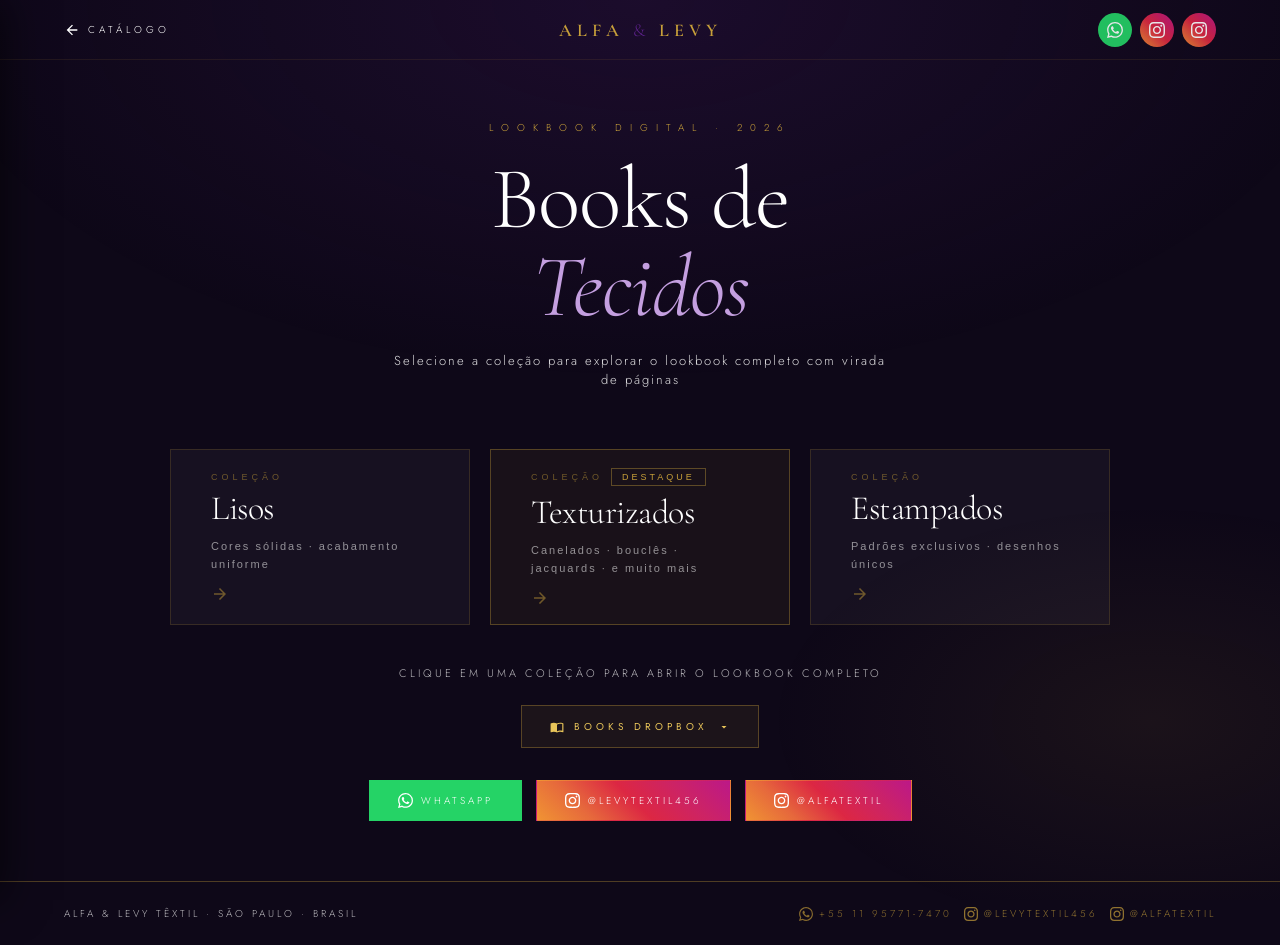
==== commit 14e9a218: "mudança book e html principal" ====
--- a/book.html
+++ b/book.html
@@ -38,7 +38,18 @@
 .pg-intro-wash-icon{width:62px;height:62px;border:1.5px solid rgba(63,45,83,.3);border-radius:3px;display:flex;align-items:center;justify-content:center;font-size:16px;color:rgba(63,45,83,.7);}
 .pg-intro-wash-icon img{width:46px;height:46px;object-fit:contain;}
 .pg-intro-wash-item span{font-size:7px;letter-spacing:.5px;color:rgba(63,45,83,.55);text-align:center;line-height:1.3;max-width:64px;}
-/* Cover page: full purple, content truly centered */
+/* ── Books Dropbox dropdown ── */
+.bl-dropbox-wrap{position:relative;display:inline-flex;flex-direction:column;align-items:center;margin-top:24px;}
+.bl-dropbox-btn{display:inline-flex;align-items:center;gap:10px;padding:13px 28px;font-family:'Jost',sans-serif;font-size:10px;letter-spacing:4px;text-transform:uppercase;background:rgba(200,160,58,.08);border:1px solid rgba(200,160,58,.35);color:var(--gold-lt);cursor:pointer;transition:all .3s;}
+.bl-dropbox-btn:hover{background:rgba(200,160,58,.14);border-color:var(--gold);}
+.bl-dropbox-btn.open .bl-dropbox-arrow{transform:rotate(180deg);}
+.bl-dropbox-wrap{position:relative;display:inline-flex;flex-direction:column;align-items:center;margin-top:24px;z-index:30;}
+.bl-dropbox-menu{display:none;position:absolute;bottom:calc(100% + 8px);top:auto;left:50%;transform:translateX(-50%);background:rgba(10,5,20,.98);border:1px solid rgba(200,160,58,.2);min-width:240px;z-index:100;box-shadow:0 -8px 48px rgba(0,0,0,.7);}
+.bl-dropbox-menu.open{display:block;}
+.bl-dropbox-item{display:flex;align-items:center;gap:10px;padding:12px 20px;font-family:'Jost',sans-serif;font-size:10px;letter-spacing:3px;text-transform:uppercase;color:rgba(255,255,255,.75);text-decoration:none;border-bottom:1px solid rgba(200,160,58,.08);transition:background .2s,color .2s;}
+.bl-dropbox-item:last-child{border-bottom:none;}
+.bl-dropbox-item:hover{background:rgba(200,160,58,.08);color:var(--gold-lt);}
+
 .pg-cover{position:absolute!important;inset:0!important;display:flex!important;flex-direction:column!important;background:linear-gradient(160deg,#2b1050 0%,#0e0818 60%,#06020e 100%)!important;align-items:center!important;justify-content:center!important;}
 .pg-cover-inner{width:100%;display:flex;flex-direction:column;align-items:center;justify-content:center;text-align:center;padding:40px;gap:16px;position:relative;z-index:2;}
 /* Reader footer social buttons */
@@ -114,6 +125,24 @@
       </button>
     </div>
     <p class="bl-hint">Clique em uma coleção para abrir o lookbook completo</p>
+
+    <!-- BOOKS DROPBOX -->
+    <div class="bl-dropbox-wrap" id="blDropboxWrap">
+      <button class="bl-dropbox-btn" onclick="toggleDropboxMenu()" id="blDropboxBtn">
+        <svg style="width:14px;height:14px;fill:currentColor;flex-shrink:0" viewBox="0 0 24 24"><path d="M21 5c-1.11-.35-2.33-.5-3.5-.5-1.95 0-4.05.4-5.5 1.5-1.45-1.1-3.55-1.5-5.5-1.5S2.45 4.9 1 6v14.65c0 .25.25.5.5.5.1 0 .15-.05.25-.05C3.1 20.45 5.05 20 6.5 20c1.95 0 4.05.4 5.5 1.5 1.35-.85 3.8-1.5 5.5-1.5 1.65 0 3.35.3 4.75 1.05.1.05.15.05.25.05.25 0 .5-.25.5-.5V6c-.6-.45-1.25-.75-2-1zm0 13.5c-1.1-.35-2.3-.5-3.5-.5-1.7 0-4.15.65-5.5 1.5V8c1.35-.85 3.8-1.5 5.5-1.5 1.2 0 2.4.15 3.5.5v11.5z"/></svg>
+        Books Dropbox
+        <svg class="bl-dropbox-arrow" style="width:12px;height:12px;fill:currentColor;transition:transform .25s" viewBox="0 0 24 24"><path d="M7 10l5 5 5-5z"/></svg>
+      </button>
+      <div class="bl-dropbox-menu" id="blDropboxMenu">
+        <!-- ══ PARA ADICIONAR NOVO BOOK: copie a linha abaixo e cole aqui com o novo link e nome ══
+        <a href="LINK_DROPBOX" target="_blank" class="bl-dropbox-item"><svg style="width:13px;height:13px;fill:currentColor;flex-shrink:0" viewBox="0 0 24 24"><path d="M21 5c-1.11-.35-2.33-.5-3.5-.5-1.95 0-4.05.4-5.5 1.5-1.45-1.1-3.55-1.5-5.5-1.5S2.45 4.9 1 6v14.65c0 .25.25.5.5.5.1 0 .15-.05.25-.05C3.1 20.45 5.05 20 6.5 20c1.95 0 4.05.4 5.5 1.5 1.35-.85 3.8-1.5 5.5-1.5 1.65 0 3.35.3 4.75 1.05.1.05.15.05.25.05.25 0 .5-.25.5-.5V6c-.6-.45-1.25-.75-2-1zm0 13.5c-1.1-.35-2.3-.5-3.5-.5-1.7 0-4.15.65-5.5 1.5V8c1.35-.85 3.8-1.5 5.5-1.5 1.2 0 2.4.15 3.5.5v11.5z"/></svg> Nome do Book</a>
+        ═══════════════════════════════════════════════════════════════════════════════════════════ -->
+        <a href="https://www.dropbox.com/sh/n4aqyovq332k5wm/AAD0AzHSwxjn-xr2X0JLsk-Qa?dl=0" target="_blank" class="bl-dropbox-item">
+          <svg style="width:13px;height:13px;fill:currentColor;flex-shrink:0" viewBox="0 0 24 24"><path d="M21 5c-1.11-.35-2.33-.5-3.5-.5-1.95 0-4.05.4-5.5 1.5-1.45-1.1-3.55-1.5-5.5-1.5S2.45 4.9 1 6v14.65c0 .25.25.5.5.5.1 0 .15-.05.25-.05C3.1 20.45 5.05 20 6.5 20c1.95 0 4.05.4 5.5 1.5 1.35-.85 3.8-1.5 5.5-1.5 1.65 0 3.35.3 4.75 1.05.1.05.15.05.25.05.25 0 .5-.25.5-.5V6c-.6-.45-1.25-.75-2-1zm0 13.5c-1.1-.35-2.3-.5-3.5-.5-1.7 0-4.15.65-5.5 1.5V8c1.35-.85 3.8-1.5 5.5-1.5 1.2 0 2.4.15 3.5.5v11.5z"/></svg>
+          Book Moda Fitness
+        </a>
+      </div>
+    </div>
     <div class="bl-social-btns">
       <a href="https://wa.me/5511957717470" target="_blank" class="bl-social-btn bl-social-btn--wpp">
         <svg style="width:15px;height:15px;fill:currentColor"><use href="#ico-whatsapp"/></svg>
@@ -500,11 +529,15 @@
       <a href="https://wa.me/5511957717470?text=Ol%C3%A1!%20Interesse%20no%20tecido%20${fabricNameEnc}." target="_blank" class="pg-intro-icon-btn pg-intro-icon-btn--wpp" title="Pedir Amostra via WhatsApp">
         <svg style="width:16px;height:16px;fill:currentColor"><use href="#ico-whatsapp"/></svg>
       </a>
-      <a href="https://www.instagram.com/alfalevytextil/" target="_blank" class="pg-intro-icon-btn pg-intro-icon-btn--ig" title="@alfalevytextil">
+      <a href="https://www.instagram.com/levytextil456?igsh=MTBrZHpmNmk1cnc5Yg==" target="_blank" class="pg-intro-icon-btn pg-intro-icon-btn--ig pg-intro-icon-btn--levy" title="Instagram @levytextil456">
         <svg style="width:16px;height:16px;fill:currentColor"><use href="#ico-instagram"/></svg>
       </a>
-      <a href="https://www.instagram.com/alfatextil/" target="_blank" class="pg-intro-icon-btn pg-intro-icon-btn--ig" title="@alfatextil">
+      <a href="https://www.instagram.com/alfatextil/" target="_blank" class="pg-intro-icon-btn pg-intro-icon-btn--ig pg-intro-icon-btn--alfa" title="Instagram @alfatextil">
         <svg style="width:16px;height:16px;fill:currentColor"><use href="#ico-instagram"/></svg>
+      </a>
+      <a href="index.html?fabric=${page.key}" class="pg-intro-btn-cores" title="Ver cores no catálogo">
+        <svg style="width:11px;height:11px;fill:currentColor" viewBox="0 0 24 24"><path d="M12 4.5C7 4.5 2.73 7.61 1 12c1.73 4.39 6 7.5 11 7.5s9.27-3.11 11-7.5c-1.73-4.39-6-7.5-11-7.5zM12 17c-2.76 0-5-2.24-5-5s2.24-5 5-5 5 2.24 5 5-2.24 5-5 5zm0-8c-1.66 0-3 1.34-3 3s1.34 3 3 3 3-1.34 3-3-1.34-3-3-3z"/></svg>
+        Cores
       </a>
     </div>
     <div class="pg-intro-wm">Alfa & Levy</div>
@@ -791,7 +824,23 @@
   const params=new URLSearchParams(location.search);
   const cat=params.get('category'),fabric=params.get('fabric');
   if(cat)openBook(cat,fabric||null);
+
+  // Close dropbox menu when clicking outside
+  document.addEventListener('click', e => {
+    if (!e.target.closest('#blDropboxWrap')) closeDropboxMenu();
+  });
 });
+
+function toggleDropboxMenu(){
+  const btn=document.getElementById('blDropboxBtn');
+  const menu=document.getElementById('blDropboxMenu');
+  const isOpen=menu.classList.contains('open');
+  if(isOpen){closeDropboxMenu();}else{menu.classList.add('open');btn.classList.add('open');}
+}
+function closeDropboxMenu(){
+  document.getElementById('blDropboxMenu')?.classList.remove('open');
+  document.getElementById('blDropboxBtn')?.classList.remove('open');
+}
 </script>
 </body>
 </html>
--- a/css/book-style.css
+++ b/css/book-style.css
@@ -43,17 +43,17 @@
 .bl-title em{font-style:italic;color:var(--lavender);display:block;}
 .bl-desc{font-size:13px;letter-spacing:2px;color:rgba(255,255,255,.856);margin-bottom:60px;max-width:500px;}
 .bl-cards{display:flex;gap:20px;flex-wrap:wrap;justify-content:center;margin-bottom:40px;}
-.bl-card{position:relative;background:rgba(255,255,255,.04);border:1px solid rgba(200,160,58,.18);padding:36px 40px 28px;cursor:pointer;transition:all .4s;text-align:left;min-width:240px;flex:1;max-width:300px;overflow:hidden;}
+.bl-card{position:relative;background:rgba(255,255,255,.04);border:1px solid rgba(200,160,58,.18);padding:18px 40px 14px;cursor:pointer;transition:all .4s;text-align:left;min-width:240px;flex:1;max-width:300px;overflow:hidden;}
 .bl-card::before{content:'';position:absolute;inset:0;background:linear-gradient(135deg,rgba(200,160,58,.04) 0%,transparent 60%);opacity:0;transition:opacity .4s;}
 .bl-card:hover{border-color:rgba(200,160,58,.5);background:rgba(255,255,255,.07);transform:translateY(-4px);box-shadow:0 20px 50px rgba(0,0,0,.4),0 0 30px rgba(200,160,58,.08);}
 .bl-card:hover::before{opacity:1;}
 .bl-card--featured{background:rgba(200,160,58,.06);border-color:rgba(200,160,58,.35);}
 .bl-card--featured:hover{background:rgba(199,160,61,.1);border-color:var(--gold);}
-.bl-card-top{display:flex;align-items:center;gap:8px;margin-bottom:20px;}
+.bl-card-top{display:flex;align-items:center;gap:8px;margin-bottom:10px;}
 .bl-card-badge{font-size:9px;letter-spacing:4px;text-transform:uppercase;color:rgba(200,160,58,.5);}
 .bl-card-badge-main{font-size:9px;letter-spacing:3px;text-transform:uppercase;color:var(--gold);padding:3px 10px;border:1px solid rgba(200,160,58,.4);}
 .bl-card-name{font-family:'Cormorant Garamond',serif;font-size:34px;font-weight:300;color:#fff;line-height:1;margin-bottom:12px;letter-spacing:-.5px;}
-.bl-card-sub{font-size:11px;letter-spacing:2px;color:rgba(255,255,255,.541);line-height:1.6;margin-bottom:28px;}
+.bl-card-sub{font-size:11px;letter-spacing:2px;color:rgba(255,255,255,.541);line-height:1.6;margin-bottom:12px;}
 .bl-card-arrow{color:var(--gold);opacity:.5;transition:all .3s;}
 .bl-card:hover .bl-card-arrow{opacity:1;transform:translateX(6px);}
 .bl-hint{font-size:11px;letter-spacing:3px;color:rgba(255,255,255,.712);text-transform:uppercase;}
@@ -276,7 +276,7 @@
 .pg-intro-name{word-break:break-word;hyphens:auto;margin-bottom:16px;}
 
 /* Ícones sociais na folha de intro */
-.pg-intro-icons{position:absolute;bottom:12px;left:14px;display:flex;gap:8px;align-items:center;}
+.pg-intro-icons{position:absolute;bottom:12px;left:14px;display:flex;gap:8px;align-items:center;flex-wrap:wrap;}
 .pg-intro-icon-btn{display:flex;align-items:center;justify-content:center;width:32px;height:32px;border-radius:50%;text-decoration:none;transition:opacity .2s;opacity:.85;}
 .pg-intro-icon-btn:hover{opacity:1;}
 .pg-intro-icon-btn--wpp{background:#25D366;color:#fff;}
@@ -299,4 +299,11 @@
 @media(max-width:700px){
   .br-hdr-icon-btn--ig{display:none;}
   .bl-header-icon-btn--ig{display:none;}
-}+}
+
+/* ── Botão Visualizar Cores na folha intro ── */
+.pg-intro-icon-btn--levy{background:linear-gradient(45deg,#f09433,#dc2743,#bc1888);} /* @levytextil456 */
+.pg-intro-icon-btn--alfa{background:linear-gradient(45deg,#833ab4,#fd1d1d,#fcb045);}
+.pg-intro-btn-cores{display:inline-flex;align-items:center;gap:6px;padding:7px 12px;background:rgba(63,45,83,.15);border:1px solid rgba(63,45,83,.3);color:rgba(63,45,83,.8);font-family:'Jost',sans-serif;font-size:7px;letter-spacing:2px;text-transform:uppercase;text-decoration:none;border-radius:0;transition:all .2s;white-space:nowrap;}
+.pg-intro-btn-cores:hover{background:rgba(63,45,83,.25);border-color:rgba(63,45,83,.5);color:var(--text);}
+.pg-intro-btn-cores svg{flex-shrink:0;}
